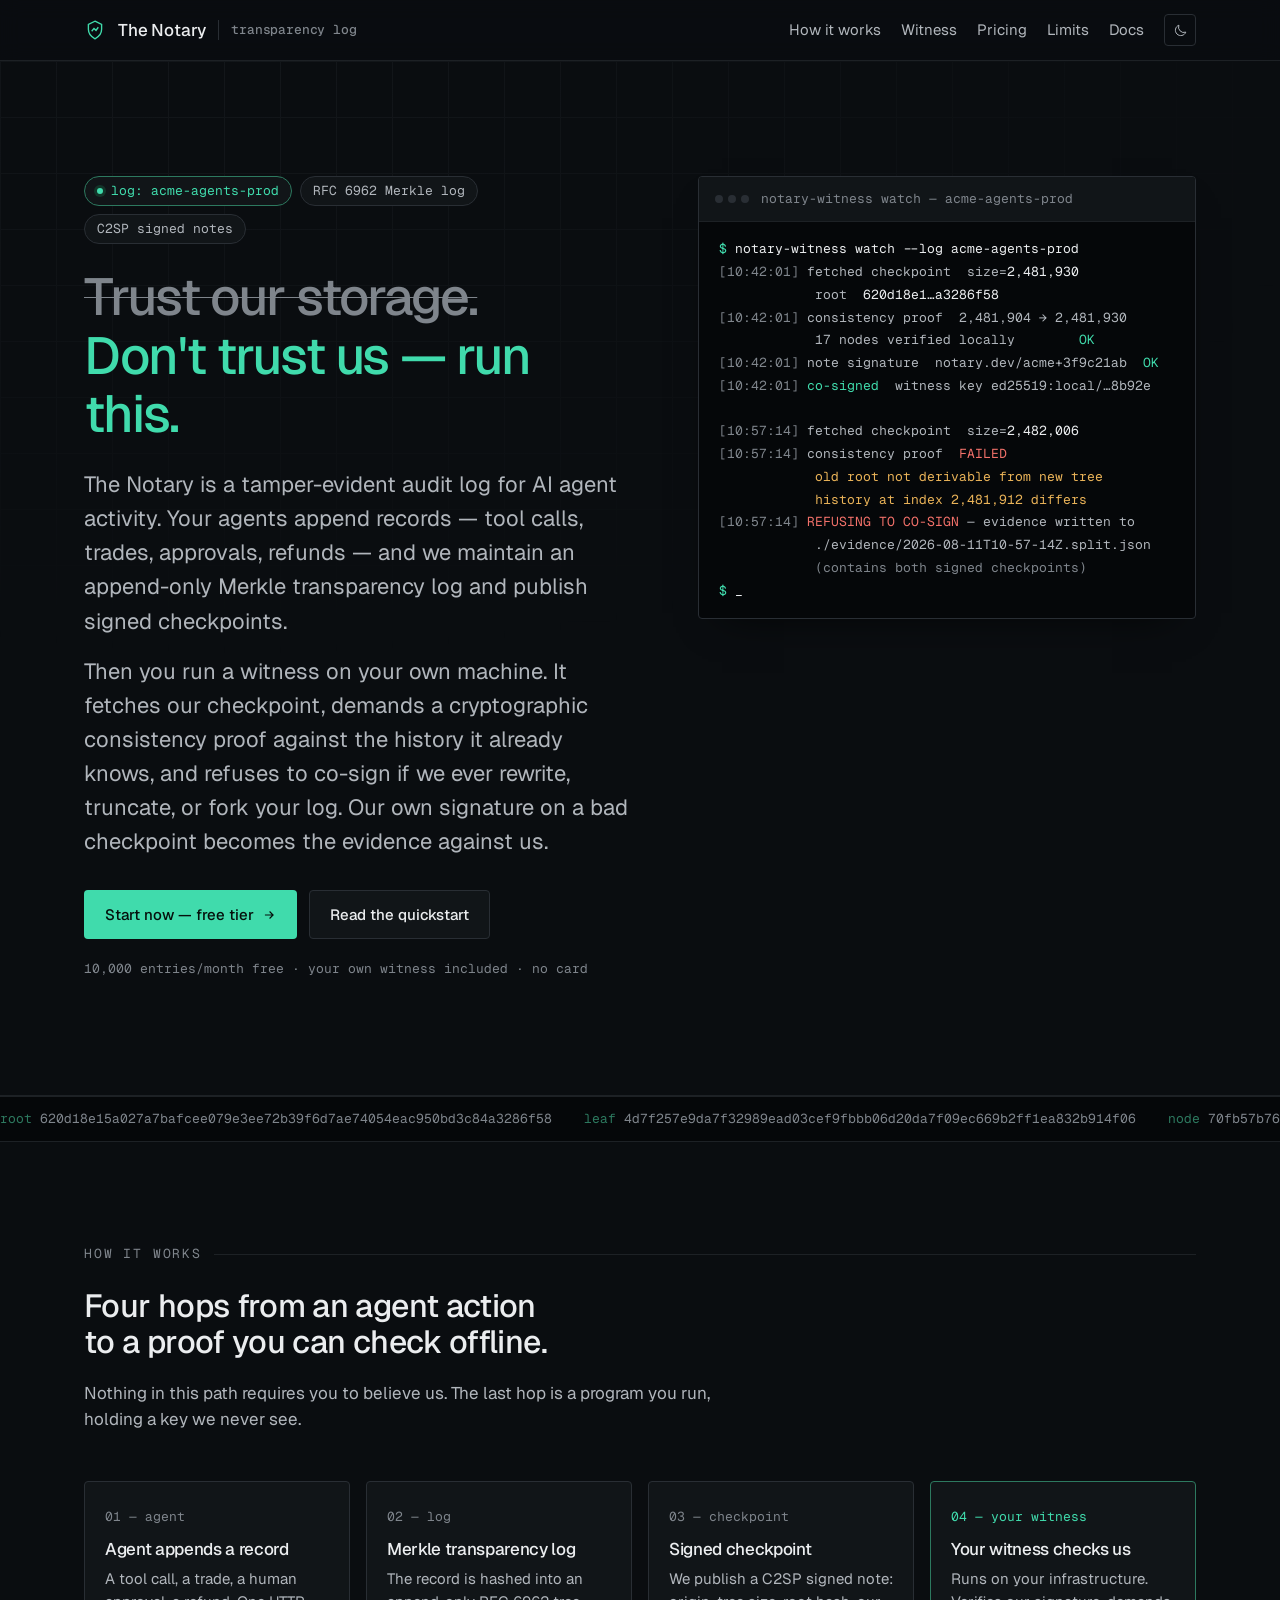
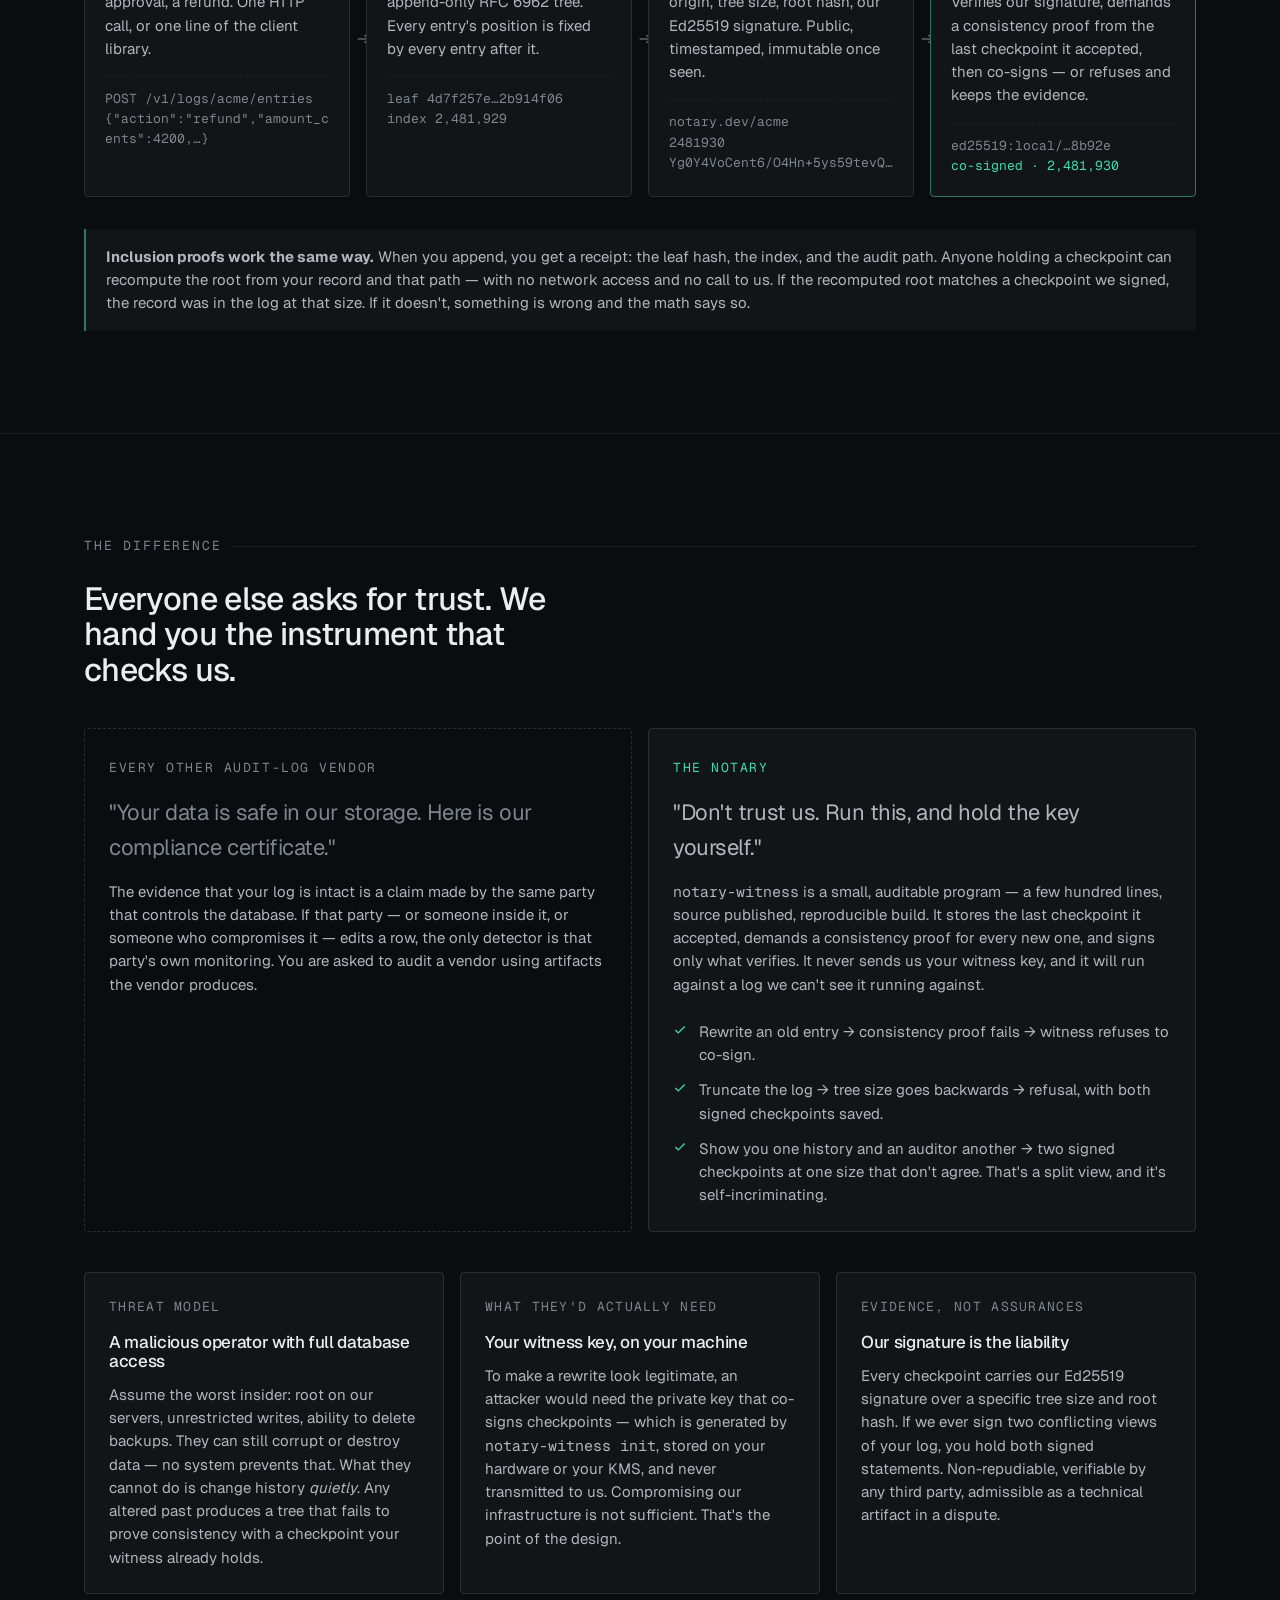
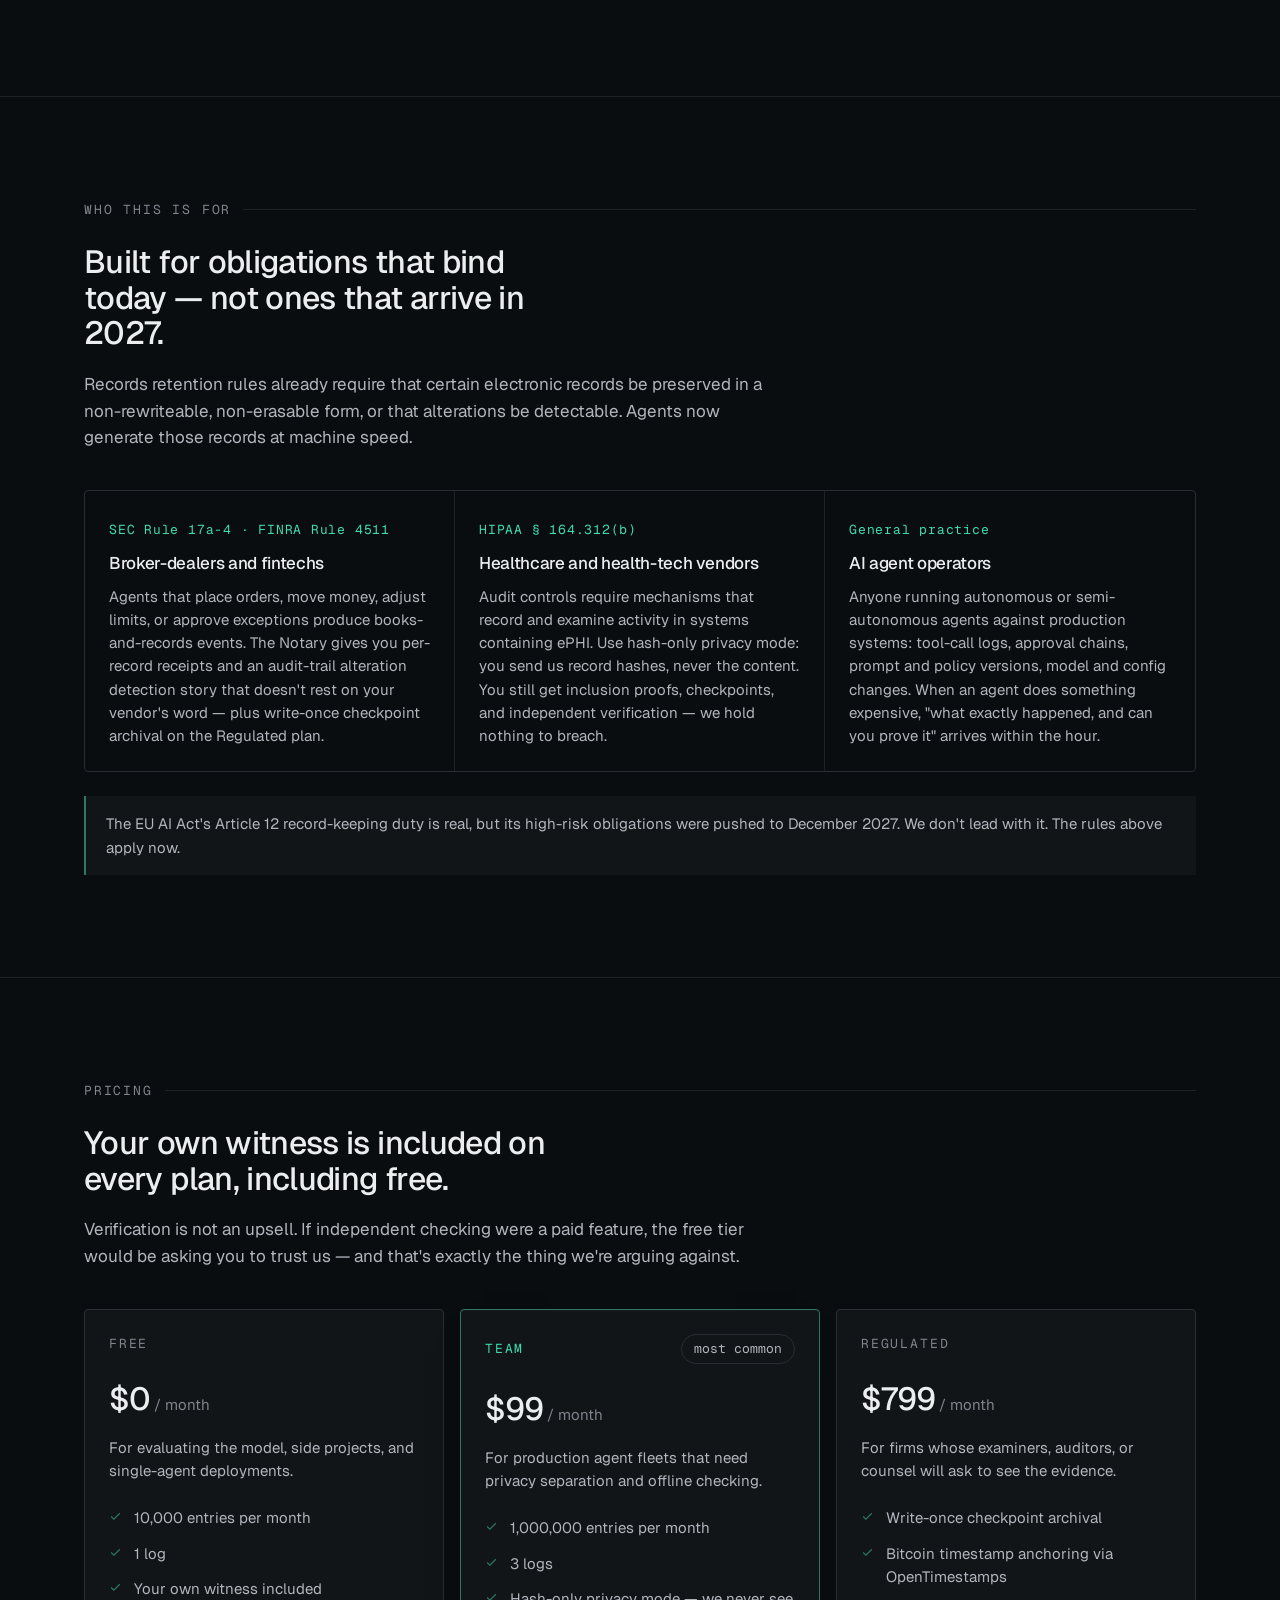
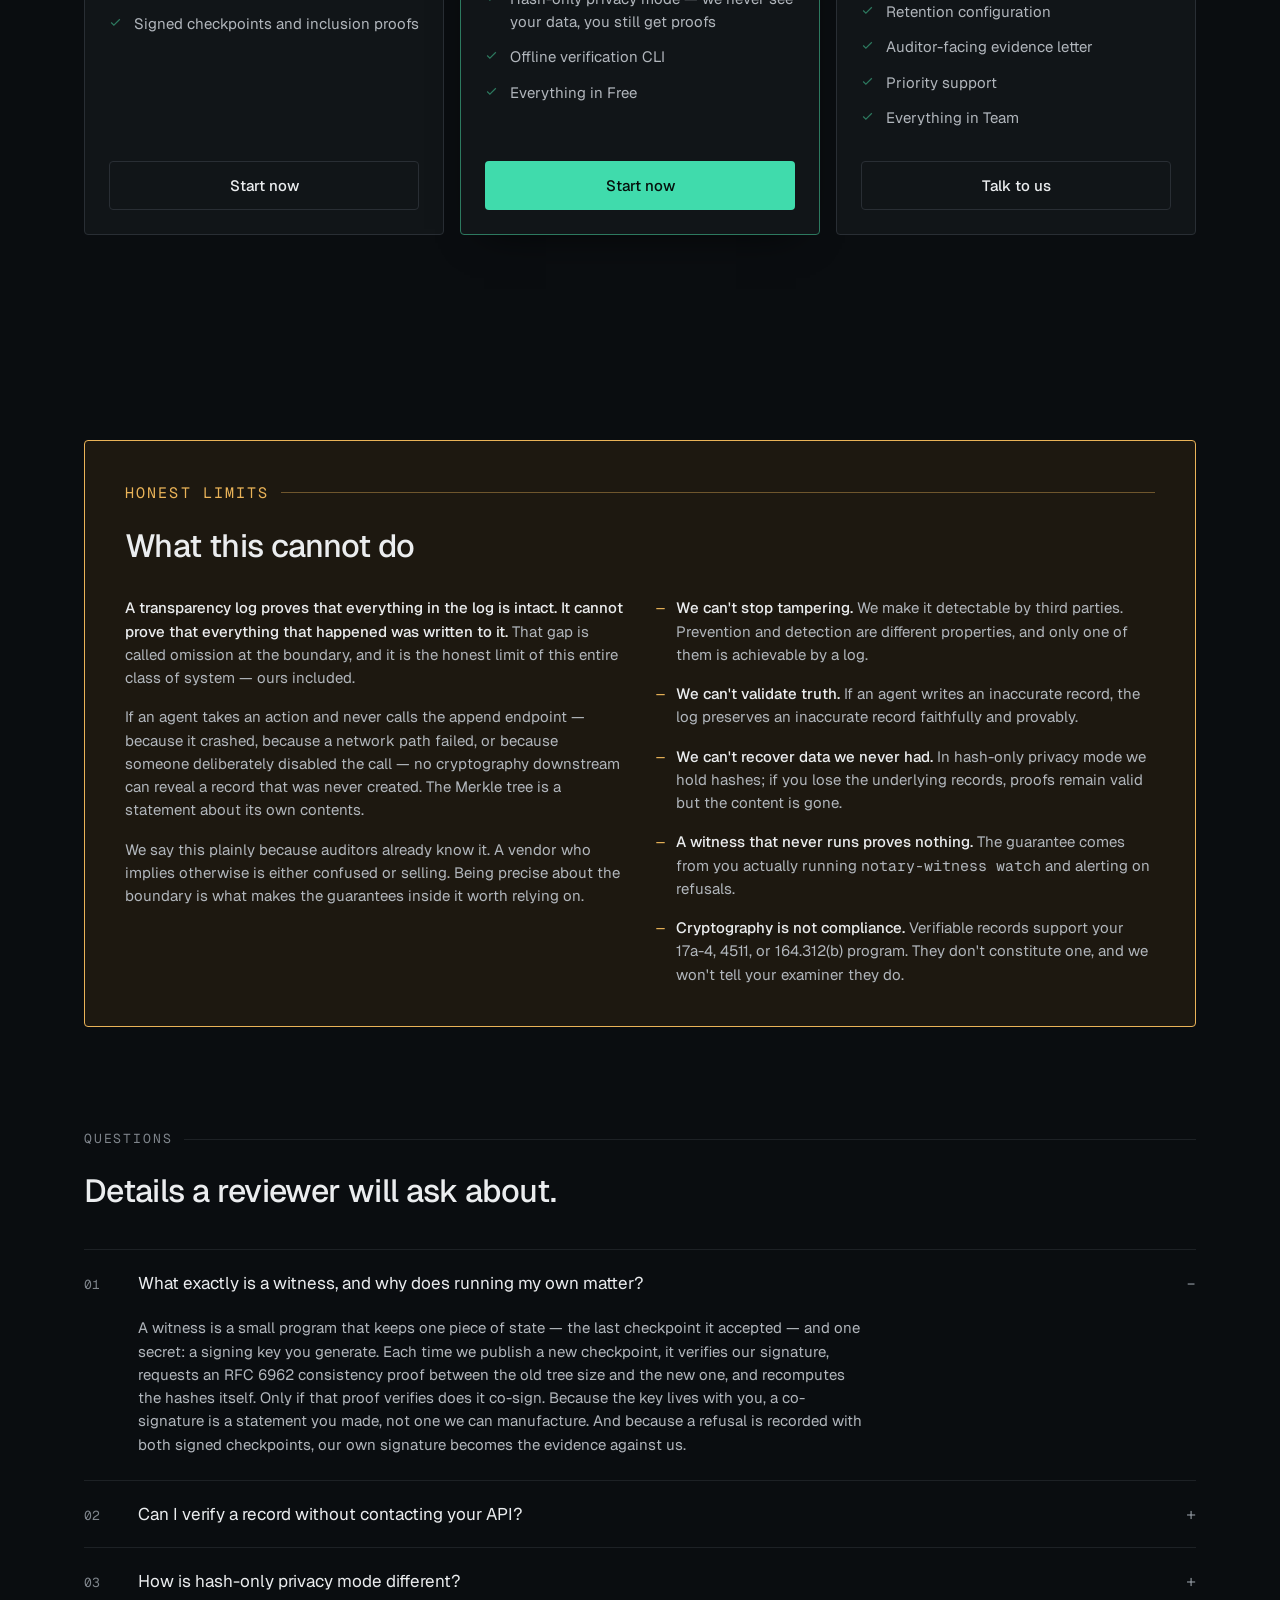
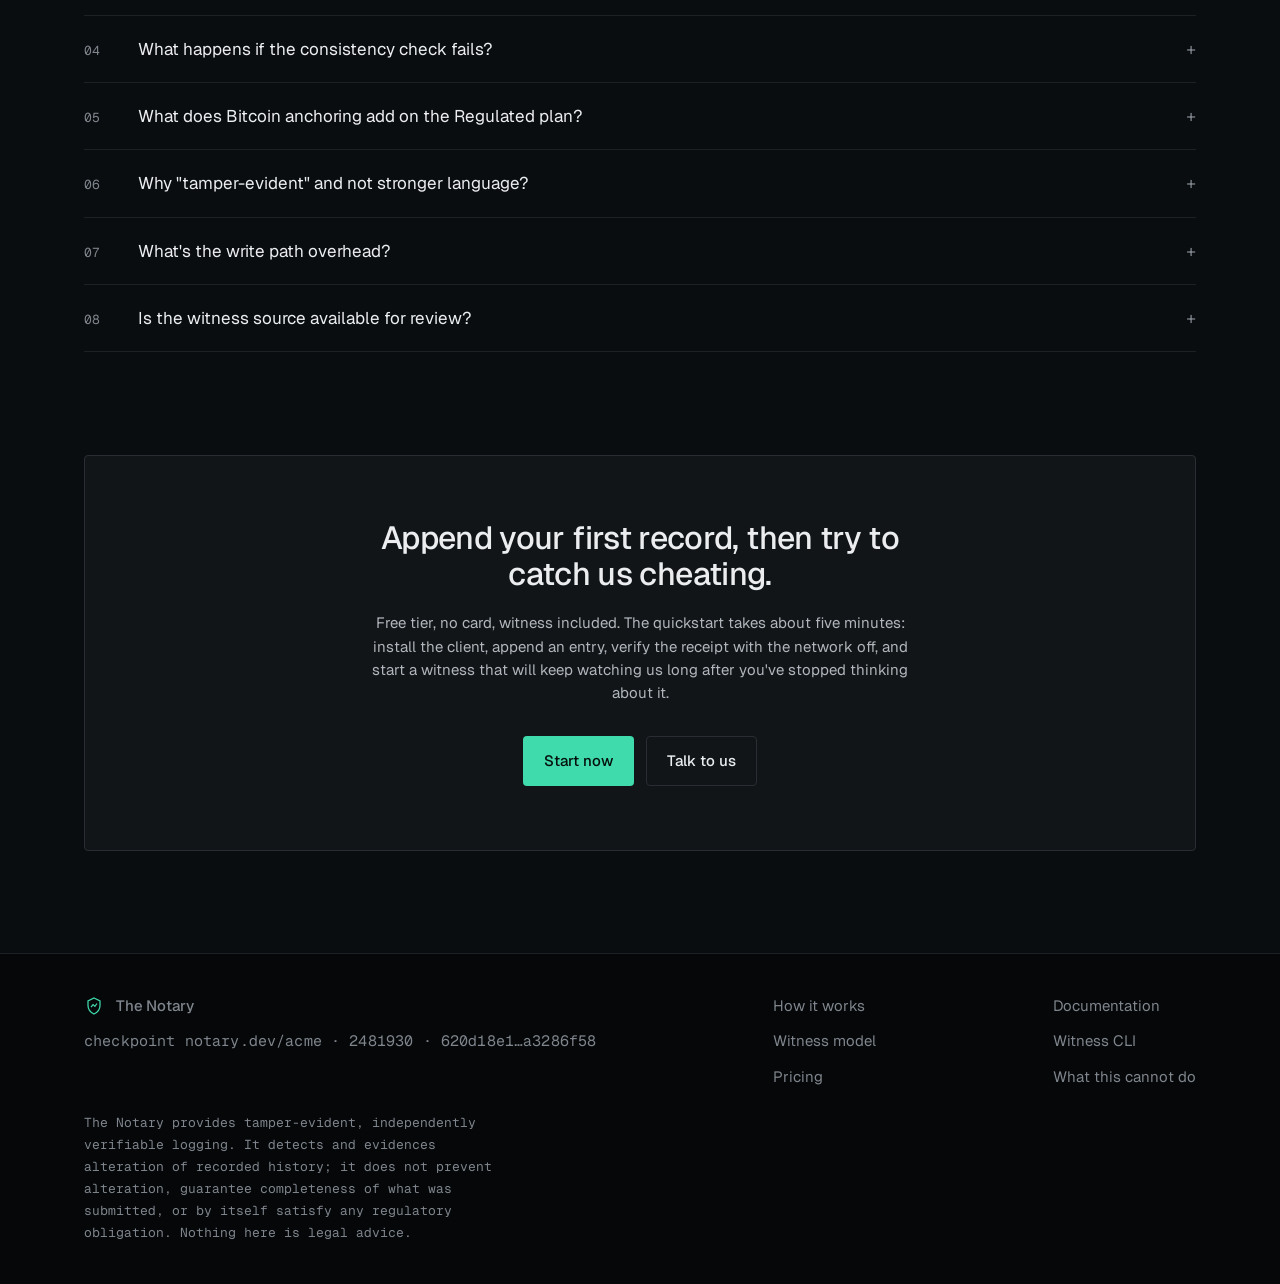
==== index.html @ f906c4a7 "The Notary launch site: landing page + docs" ====
<!DOCTYPE html>
<html lang="en" data-theme="dark">
<head>
<meta charset="utf-8">
<meta name="viewport" content="width=device-width, initial-scale=1">
<title>The Notary — tamper-evident audit log for AI agent activity</title>
<meta name="description" content="An RFC 6962 Merkle transparency log for AI agent activity, with C2SP signed-note checkpoints and inclusion proofs you can verify offline. Run your own witness: don't trust us — check us.">
<link rel="preconnect" href="https://fonts.googleapis.com">
<link rel="preconnect" href="https://fonts.gstatic.com" crossorigin>
<link href="https://fonts.googleapis.com/css2?family=Geist+Mono:wght@400;500&family=Geist:wght@300;400;500;600&display=swap" rel="stylesheet">
<link rel="icon" href="data:image/svg+xml,%3Csvg xmlns='http://www.w3.org/2000/svg' viewBox='0 0 24 24' fill='none' stroke='%2334d0a8' stroke-width='1.6'%3E%3Cpath d='M12 2.6l7 3.4v5.4c0 4.3-2.9 8-7 10.1-4.1-2.1-7-5.8-7-10.1V6z'/%3E%3Cpath d='M12 9.2v5.6M9.2 12h5.6'/%3E%3C/svg%3E">
<link rel="stylesheet" href="./base.css">
<link rel="stylesheet" href="./style.css">
</head>
<body>

<header class="site">
  <div class="wrap nav">
    <a class="brand" href="./index.html" aria-label="The Notary — home">
      <svg width="22" height="22" viewBox="0 0 24 24" fill="none" stroke="currentColor" stroke-width="1.5" aria-hidden="true">
        <path d="M12 2.4l7.2 3.4v5.5c0 4.4-3 8.2-7.2 10.3C7.8 19.5 4.8 15.7 4.8 11.3V5.8z"/>
        <path d="M8.4 13.4l2.5-3.1 2.2 2.1 2.5-3.4"/>
      </svg>
      <span>The&nbsp;Notary</span>
      <span class="sub">transparency log</span>
    </a>
    <nav class="nav-links">
      <a href="#how" class="hide-sm">How it works</a>
      <a href="#witness" class="hide-sm">Witness</a>
      <a href="#pricing">Pricing</a>
      <a href="#limits" class="hide-sm">Limits</a>
      <a href="./docs.html">Docs</a>
      <button class="icon-btn" id="theme" aria-label="Toggle color theme">
        <svg width="15" height="15" viewBox="0 0 24 24" fill="none" stroke="currentColor" stroke-width="1.6" aria-hidden="true"><path d="M20.5 14.6A8.6 8.6 0 019.4 3.5a8.6 8.6 0 1011.1 11.1z"/></svg>
      </button>
    </nav>
  </div>
</header>

<main>

<!-- ============ HERO ============ -->
<section class="hero" style="padding-block:0">
  <div class="wrap">
    <div class="hero-grid">
      <div>
        <div class="tagbar">
          <span class="tag live"><i class="dot"></i>log: acme-agents-prod</span>
          <span class="tag">RFC 6962 Merkle log</span>
          <span class="tag">C2SP signed notes</span>
        </div>
        <h1 class="hero-h"><span class="strike">Trust our storage.</span><br><em>Don't trust us — run this.</em></h1>
        <p class="lede">
          The Notary is a tamper-evident audit log for AI agent activity. Your agents append
          records — tool calls, trades, approvals, refunds — and we maintain an append-only
          Merkle transparency log and publish signed checkpoints.
        </p>
        <p class="lede" style="margin-top:var(--space-4)">
          Then you run a witness on your own machine. It fetches our checkpoint, demands a
          cryptographic consistency proof against the history it already knows, and refuses to
          co-sign if we ever rewrite, truncate, or fork your log. Our own signature on a bad
          checkpoint becomes the evidence against us.
        </p>
        <div class="cta-row">
          <a class="btn btn-primary" href="#pricing">Start now — free tier
            <svg width="14" height="14" viewBox="0 0 24 24" fill="none" stroke="currentColor" stroke-width="2" aria-hidden="true"><path d="M5 12h14M13 6l6 6-6 6"/></svg>
          </a>
          <a class="btn btn-ghost" href="./docs.html">Read the quickstart</a>
        </div>
        <p class="microcopy">10,000 entries/month free · your own witness included · no card</p>
      </div>

      <div class="term" role="img" aria-label="Terminal output showing the notary-witness command verifying a consistency proof and co-signing a checkpoint, then detecting a split view and refusing to co-sign.">
<div class="term-bar"><span class="lights"><i></i><i></i><i></i></span> notary-witness watch — acme-agents-prod</div>
<div class="term-body"><span class="p">$</span> <span class="k">notary-witness watch --log acme-agents-prod</span>
<span class="c">[10:42:01]</span> fetched checkpoint  size=<span class="k">2,481,930</span>
<span class="c">           </span> root  <span class="k">620d18e1…a3286f58</span>
<span class="c">[10:42:01]</span> consistency proof  2,481,904 → 2,481,930
<span class="c">           </span> 17 nodes verified locally        <span class="ok">OK</span>
<span class="c">[10:42:01]</span> note signature  notary.dev/acme+3f9c21ab  <span class="ok">OK</span>
<span class="c">[10:42:01]</span> <span class="ok">co-signed</span>  witness key ed25519:local/…8b92e

<span class="c">[10:57:14]</span> fetched checkpoint  size=<span class="k">2,482,006</span>
<span class="c">[10:57:14]</span> consistency proof  <span class="d">FAILED</span>
<span class="c">           </span> <span class="w">old root not derivable from new tree</span>
<span class="c">           </span> <span class="w">history at index 2,481,912 differs</span>
<span class="c">[10:57:14]</span> <span class="d">REFUSING TO CO-SIGN</span> — evidence written to
<span class="c">           </span> ./evidence/2026-08-11T10-57-14Z.split.json
<span class="c">           </span> <span class="c">(contains both signed checkpoints)</span>
<span class="p">$</span> <span class="k">_</span></div>
      </div>
    </div>
  </div>
</section>

<!-- hash texture ticker -->
<div class="ticker" aria-hidden="true">
  <div class="ticker-track">
    <span><b>root</b> 620d18e15a027a7bafcee079e3ee72b39f6d7ae74054eac950bd3c84a3286f58</span>
    <span><b>leaf</b> 4d7f257e9da7f32989ead03cef9fbbb06d20da7f09ec669b2ff1ea832b914f06</span>
    <span><b>node</b> 70fb57b7607dfad7e1fcaf10b7c188fe1a1e23a079b9b13ffb6d96d634d95cde</span>
    <span><b>root</b> 74f4e8ea860ff36634fd1040f25d48b1d27384a1a2d2a9d877c92a9deb79332f</span>
    <span><b>leaf</b> cae2182fb2126bb48c7f3e3166540e3d141e337eca60145d41783ed8c84c3ef6</span>
    <span><b>node</b> c554a6eec2bf4fa51c1ad9ecdbbc34b78feb9aa18da9a890e96e25a39248b92e</span>
    <span><b>root</b> 620d18e15a027a7bafcee079e3ee72b39f6d7ae74054eac950bd3c84a3286f58</span>
    <span><b>leaf</b> 4d7f257e9da7f32989ead03cef9fbbb06d20da7f09ec669b2ff1ea832b914f06</span>
    <span><b>node</b> 70fb57b7607dfad7e1fcaf10b7c188fe1a1e23a079b9b13ffb6d96d634d95cde</span>
    <span><b>root</b> 74f4e8ea860ff36634fd1040f25d48b1d27384a1a2d2a9d877c92a9deb79332f</span>
    <span><b>leaf</b> cae2182fb2126bb48c7f3e3166540e3d141e337eca60145d41783ed8c84c3ef6</span>
    <span><b>node</b> c554a6eec2bf4fa51c1ad9ecdbbc34b78feb9aa18da9a890e96e25a39248b92e</span>
  </div>
</div>

<!-- ============ HOW IT WORKS ============ -->
<section id="how">
  <div class="wrap">
    <p class="eyebrow">How it works</p>
    <h2 class="sec">Four hops from an agent action to a proof you can check offline.</h2>
    <p class="lede" style="margin-top:var(--space-5)">
      Nothing in this path requires you to believe us. The last hop is a program you run, holding a
      key we never see.
    </p>

    <div class="flow">
      <div class="node">
        <span class="n">01 — agent</span>
        <svg class="arrow" viewBox="0 0 24 24" fill="none" stroke="currentColor" stroke-width="2" aria-hidden="true"><path d="M4 12h16M14 6l6 6-6 6"/></svg>
        <h3>Agent appends a record</h3>
        <p>A tool call, a trade, a human approval, a refund. One HTTP call, or one line of the client library.</p>
        <div class="payload">POST /v1/logs/acme/entries<br>{"action":"refund","amount_cents":4200,…}</div>
      </div>
      <div class="node">
        <span class="n">02 — log</span>
        <svg class="arrow" viewBox="0 0 24 24" fill="none" stroke="currentColor" stroke-width="2" aria-hidden="true"><path d="M4 12h16M14 6l6 6-6 6"/></svg>
        <h3>Merkle transparency log</h3>
        <p>The record is hashed into an append-only RFC 6962 tree. Every entry's position is fixed by every entry after it.</p>
        <div class="payload">leaf 4d7f257e…2b914f06<br>index 2,481,929</div>
      </div>
      <div class="node">
        <span class="n">03 — checkpoint</span>
        <svg class="arrow" viewBox="0 0 24 24" fill="none" stroke="currentColor" stroke-width="2" aria-hidden="true"><path d="M4 12h16M14 6l6 6-6 6"/></svg>
        <h3>Signed checkpoint</h3>
        <p>We publish a C2SP signed note: origin, tree size, root hash, our Ed25519 signature. Public, timestamped, immutable once seen.</p>
        <div class="payload">notary.dev/acme<br>2481930<br>Yg0Y4VoCent6/O4Hn+5ys59tevQ…</div>
      </div>
      <div class="node terminal-node">
        <span class="n">04 — your witness</span>
        <h3>Your witness checks us</h3>
        <p>Runs on your infrastructure. Verifies our signature, demands a consistency proof from the last checkpoint it accepted, then co-signs — or refuses and keeps the evidence.</p>
        <div class="payload">ed25519:local/…8b92e<br><span class="ok">co-signed · 2,481,930</span></div>
      </div>
    </div>

    <p class="flow-note">
      <strong>Inclusion proofs work the same way.</strong> When you append, you get a receipt: the leaf hash,
      the index, and the audit path. Anyone holding a checkpoint can recompute the root from your record
      and that path — with no network access and no call to us. If the recomputed root matches a checkpoint
      we signed, the record was in the log at that size. If it doesn't, something is wrong and the math says so.
    </p>
  </div>
</section>

<hr class="rule">

<!-- ============ DIFFERENTIATOR ============ -->
<section id="witness">
  <div class="wrap">
    <p class="eyebrow">The difference</p>
    <h2 class="sec">Everyone else asks for trust. We hand you the instrument that checks us.</h2>

    <div class="contrast">
      <div class="panel them">
        <span class="label">Every other audit-log vendor</span>
        <p class="claim">"Your data is safe in our storage. Here is our compliance certificate."</p>
        <p>
          The evidence that your log is intact is a claim made by the same party that controls the
          database. If that party — or someone inside it, or someone who compromises it — edits a row,
          the only detector is that party's own monitoring. You are asked to audit a vendor using
          artifacts the vendor produces.
        </p>
      </div>
      <div class="panel us">
        <span class="label">The Notary</span>
        <p class="claim">"Don't trust us. Run this, and hold the key yourself."</p>
        <p>
          <code class="mono">notary-witness</code> is a small, auditable program — a few hundred lines,
          source published, reproducible build. It stores the last checkpoint it accepted, demands a
          consistency proof for every new one, and signs only what verifies. It never sends us your
          witness key, and it will run against a log we can't see it running against.
        </p>
        <ul class="checklist">
          <li><svg width="14" height="14" viewBox="0 0 24 24" fill="none" stroke="currentColor" stroke-width="2.2" aria-hidden="true"><path d="M20 6L9 17l-5-5"/></svg><span>Rewrite an old entry → consistency proof fails → witness refuses to co-sign.</span></li>
          <li><svg width="14" height="14" viewBox="0 0 24 24" fill="none" stroke="currentColor" stroke-width="2.2" aria-hidden="true"><path d="M20 6L9 17l-5-5"/></svg><span>Truncate the log → tree size goes backwards → refusal, with both signed checkpoints saved.</span></li>
          <li><svg width="14" height="14" viewBox="0 0 24 24" fill="none" stroke="currentColor" stroke-width="2.2" aria-hidden="true"><path d="M20 6L9 17l-5-5"/></svg><span>Show you one history and an auditor another → two signed checkpoints at one size that don't agree. That's a split view, and it's self-incriminating.</span></li>
        </ul>
      </div>
    </div>

    <div class="cards3">
      <div class="card">
        <span class="kicker">Threat model</span>
        <h3>A malicious operator with full database access</h3>
        <p>
          Assume the worst insider: root on our servers, unrestricted writes, ability to delete backups.
          They can still corrupt or destroy data — no system prevents that. What they cannot do is change
          history <em>quietly</em>. Any altered past produces a tree that fails to prove consistency with a
          checkpoint your witness already holds.
        </p>
      </div>
      <div class="card">
        <span class="kicker">What they'd actually need</span>
        <h3>Your witness key, on your machine</h3>
        <p>
          To make a rewrite look legitimate, an attacker would need the private key that co-signs
          checkpoints — which is generated by <code class="mono">notary-witness init</code>, stored on your
          hardware or your KMS, and never transmitted to us. Compromising our infrastructure is not
          sufficient. That's the point of the design.
        </p>
      </div>
      <div class="card">
        <span class="kicker">Evidence, not assurances</span>
        <h3>Our signature is the liability</h3>
        <p>
          Every checkpoint carries our Ed25519 signature over a specific tree size and root hash. If we ever
          sign two conflicting views of your log, you hold both signed statements. Non-repudiable, verifiable
          by any third party, admissible as a technical artifact in a dispute.
        </p>
      </div>
    </div>
  </div>
</section>

<hr class="rule">

<!-- ============ AUDIENCE ============ -->
<section id="who">
  <div class="wrap">
    <p class="eyebrow">Who this is for</p>
    <h2 class="sec">Built for obligations that bind today — not ones that arrive in 2027.</h2>
    <p class="lede" style="margin-top:var(--space-5)">
      Records retention rules already require that certain electronic records be preserved in a
      non-rewriteable, non-erasable form, or that alterations be detectable. Agents now generate those
      records at machine speed.
    </p>

    <div class="aud">
      <div>
        <span class="reg">SEC Rule 17a-4 · FINRA Rule 4511</span>
        <h3>Broker-dealers and fintechs</h3>
        <p>
          Agents that place orders, move money, adjust limits, or approve exceptions produce books-and-records
          events. The Notary gives you per-record receipts and an audit-trail alteration detection story that
          doesn't rest on your vendor's word — plus write-once checkpoint archival on the Regulated plan.
        </p>
      </div>
      <div>
        <span class="reg">HIPAA § 164.312(b)</span>
        <h3>Healthcare and health-tech vendors</h3>
        <p>
          Audit controls require mechanisms that record and examine activity in systems containing ePHI.
          Use hash-only privacy mode: you send us record hashes, never the content. You still get inclusion
          proofs, checkpoints, and independent verification — we hold nothing to breach.
        </p>
      </div>
      <div>
        <span class="reg">General practice</span>
        <h3>AI agent operators</h3>
        <p>
          Anyone running autonomous or semi-autonomous agents against production systems: tool-call logs,
          approval chains, prompt and policy versions, model and config changes. When an agent does something
          expensive, "what exactly happened, and can you prove it" arrives within the hour.
        </p>
      </div>
    </div>

    <p class="flow-note" style="margin-top:var(--space-6)">
      The EU AI Act's Article 12 record-keeping duty is real, but its high-risk obligations were pushed to
      December 2027. We don't lead with it. The rules above apply now.
    </p>
  </div>
</section>

<hr class="rule">

<!-- ============ PRICING ============ -->
<section id="pricing">
  <div class="wrap">
    <p class="eyebrow">Pricing</p>
    <h2 class="sec">Your own witness is included on every plan, including free.</h2>
    <p class="lede" style="margin-top:var(--space-5)">
      Verification is not an upsell. If independent checking were a paid feature, the free tier would be
      asking you to trust us — and that's exactly the thing we're arguing against.
    </p>

    <div class="pricing">
      <div class="plan">
        <span class="pname">Free</span>
        <p class="price">$0<small> / month</small></p>
        <p class="pdesc">For evaluating the model, side projects, and single-agent deployments.</p>
        <ul>
          <li><svg width="13" height="13" viewBox="0 0 24 24" fill="none" stroke="currentColor" stroke-width="2.2" aria-hidden="true"><path d="M20 6L9 17l-5-5"/></svg><span>10,000 entries per month</span></li>
          <li><svg width="13" height="13" viewBox="0 0 24 24" fill="none" stroke="currentColor" stroke-width="2.2" aria-hidden="true"><path d="M20 6L9 17l-5-5"/></svg><span>1 log</span></li>
          <li><svg width="13" height="13" viewBox="0 0 24 24" fill="none" stroke="currentColor" stroke-width="2.2" aria-hidden="true"><path d="M20 6L9 17l-5-5"/></svg><span>Your own witness included</span></li>
          <li><svg width="13" height="13" viewBox="0 0 24 24" fill="none" stroke="currentColor" stroke-width="2.2" aria-hidden="true"><path d="M20 6L9 17l-5-5"/></svg><span>Signed checkpoints and inclusion proofs</span></li>
        </ul>
        <a class="btn btn-ghost" href="./docs.html#quickstart">Start now</a>
      </div>

      <div class="plan featured">
        <span class="pname">Team <span class="tag" style="text-transform:none;letter-spacing:0">most common</span></span>
        <p class="price">$99<small> / month</small></p>
        <p class="pdesc">For production agent fleets that need privacy separation and offline checking.</p>
        <ul>
          <li><svg width="13" height="13" viewBox="0 0 24 24" fill="none" stroke="currentColor" stroke-width="2.2" aria-hidden="true"><path d="M20 6L9 17l-5-5"/></svg><span>1,000,000 entries per month</span></li>
          <li><svg width="13" height="13" viewBox="0 0 24 24" fill="none" stroke="currentColor" stroke-width="2.2" aria-hidden="true"><path d="M20 6L9 17l-5-5"/></svg><span>3 logs</span></li>
          <li><svg width="13" height="13" viewBox="0 0 24 24" fill="none" stroke="currentColor" stroke-width="2.2" aria-hidden="true"><path d="M20 6L9 17l-5-5"/></svg><span>Hash-only privacy mode — we never see your data, you still get proofs</span></li>
          <li><svg width="13" height="13" viewBox="0 0 24 24" fill="none" stroke="currentColor" stroke-width="2.2" aria-hidden="true"><path d="M20 6L9 17l-5-5"/></svg><span>Offline verification CLI</span></li>
          <li><svg width="13" height="13" viewBox="0 0 24 24" fill="none" stroke="currentColor" stroke-width="2.2" aria-hidden="true"><path d="M20 6L9 17l-5-5"/></svg><span>Everything in Free</span></li>
        </ul>
        <a class="btn btn-primary" href="./docs.html#quickstart">Start now</a>
      </div>

      <div class="plan">
        <span class="pname">Regulated</span>
        <p class="price">$799<small> / month</small></p>
        <p class="pdesc">For firms whose examiners, auditors, or counsel will ask to see the evidence.</p>
        <ul>
          <li><svg width="13" height="13" viewBox="0 0 24 24" fill="none" stroke="currentColor" stroke-width="2.2" aria-hidden="true"><path d="M20 6L9 17l-5-5"/></svg><span>Write-once checkpoint archival</span></li>
          <li><svg width="13" height="13" viewBox="0 0 24 24" fill="none" stroke="currentColor" stroke-width="2.2" aria-hidden="true"><path d="M20 6L9 17l-5-5"/></svg><span>Bitcoin timestamp anchoring via OpenTimestamps</span></li>
          <li><svg width="13" height="13" viewBox="0 0 24 24" fill="none" stroke="currentColor" stroke-width="2.2" aria-hidden="true"><path d="M20 6L9 17l-5-5"/></svg><span>Retention configuration</span></li>
          <li><svg width="13" height="13" viewBox="0 0 24 24" fill="none" stroke="currentColor" stroke-width="2.2" aria-hidden="true"><path d="M20 6L9 17l-5-5"/></svg><span>Auditor-facing evidence letter</span></li>
          <li><svg width="13" height="13" viewBox="0 0 24 24" fill="none" stroke="currentColor" stroke-width="2.2" aria-hidden="true"><path d="M20 6L9 17l-5-5"/></svg><span>Priority support</span></li>
          <li><svg width="13" height="13" viewBox="0 0 24 24" fill="none" stroke="currentColor" stroke-width="2.2" aria-hidden="true"><path d="M20 6L9 17l-5-5"/></svg><span>Everything in Team</span></li>
        </ul>
        <a class="btn btn-ghost" href="mailto:regulated@notary.dev?subject=Regulated%20plan">Talk to us</a>
      </div>
    </div>
  </div>
</section>

<!-- ============ LIMITATIONS ============ -->
<section id="limits">
  <div class="wrap">
    <div class="limits">
      <p class="eyebrow">Honest limits</p>
      <h2>What this cannot do</h2>
      <div class="grid2">
        <div>
          <p>
            <strong>A transparency log proves that everything in the log is intact. It cannot prove that
            everything that happened was written to it.</strong> That gap is called omission at the boundary,
            and it is the honest limit of this entire class of system — ours included.
          </p>
          <p>
            If an agent takes an action and never calls the append endpoint — because it crashed, because a
            network path failed, or because someone deliberately disabled the call — no cryptography downstream
            can reveal a record that was never created. The Merkle tree is a statement about its own contents.
          </p>
          <p>
            We say this plainly because auditors already know it. A vendor who implies otherwise is either
            confused or selling. Being precise about the boundary is what makes the guarantees inside it
            worth relying on.
          </p>
        </div>
        <div>
          <ul>
            <li><strong>We can't stop tampering.</strong> We make it detectable by third parties. Prevention and detection are different properties, and only one of them is achievable by a log.</li>
            <li><strong>We can't validate truth.</strong> If an agent writes an inaccurate record, the log preserves an inaccurate record faithfully and provably.</li>
            <li><strong>We can't recover data we never had.</strong> In hash-only privacy mode we hold hashes; if you lose the underlying records, proofs remain valid but the content is gone.</li>
            <li><strong>A witness that never runs proves nothing.</strong> The guarantee comes from you actually running <code class="mono">notary-witness watch</code> and alerting on refusals.</li>
            <li><strong>Cryptography is not compliance.</strong> Verifiable records support your 17a-4, 4511, or 164.312(b) program. They don't constitute one, and we won't tell your examiner they do.</li>
          </ul>
        </div>
      </div>
    </div>
  </div>
</section>

<!-- ============ FAQ ============ -->
<section id="faq" style="padding-top:0">
  <div class="wrap">
    <p class="eyebrow">Questions</p>
    <h2 class="sec">Details a reviewer will ask about.</h2>

    <div class="faq">
      <details open>
        <summary><span class="q">01</span> What exactly is a witness, and why does running my own matter?</summary>
        <p>A witness is a small program that keeps one piece of state — the last checkpoint it accepted — and one secret: a signing key you generate. Each time we publish a new checkpoint, it verifies our signature, requests an RFC 6962 consistency proof between the old tree size and the new one, and recomputes the hashes itself. Only if that proof verifies does it co-sign. Because the key lives with you, a co-signature is a statement you made, not one we can manufacture. And because a refusal is recorded with both signed checkpoints, our own signature becomes the evidence against us.</p>
      </details>
      <details>
        <summary><span class="q">02</span> Can I verify a record without contacting your API?</summary>
        <p>Yes — that's the design goal. An inclusion proof is a leaf hash, an index, a tree size, and an audit path of sibling hashes. Given a checkpoint you already hold, verification is pure local computation: hash the record, walk the path, compare roots. The offline verification CLI on the Team plan does this with the network disabled. Auditors can run it on an air-gapped machine.</p>
      </details>
      <details>
        <summary><span class="q">03</span> How is hash-only privacy mode different?</summary>
        <p>Your client canonicalizes and hashes the record locally and sends only the digest and non-sensitive metadata. We append the digest. You keep the plaintext in your own systems. Inclusion proofs, checkpoints, consistency proofs, and witness co-signing all work identically, because the log has never needed to read your data — only to hash it.</p>
      </details>
      <details>
        <summary><span class="q">04</span> What happens if the consistency check fails?</summary>
        <p>The witness refuses to co-sign, exits non-zero, and writes an evidence bundle containing both conflicting signed checkpoints, the proof it requested, and the response it received. Wire that exit code into your alerting. Nothing about the failure depends on us cooperating — the artifacts are already on your disk.</p>
      </details>
      <details>
        <summary><span class="q">05</span> What does Bitcoin anchoring add on the Regulated plan?</summary>
        <p>OpenTimestamps commits a checkpoint's root hash into a Bitcoin transaction, producing a timestamp attestation nobody — including us — can backdate. It answers a different question than the witness does: not "is the history consistent" but "did this root hash exist by this date," provable to a third party who has never heard of us. Combined with write-once checkpoint archival, it's the package auditors tend to ask for.</p>
      </details>
      <details>
        <summary><span class="q">06</span> Why "tamper-evident" and not stronger language?</summary>
        <p>Because stronger language would be false. Nothing in software prevents a sufficiently privileged party from altering bytes. What a Merkle transparency log with independent witnesses gives you is that alterations to recorded history become detectable by parties who don't trust the operator, using math they can run themselves. That's a precise claim, and precision is why regulated buyers take it seriously.</p>
      </details>
      <details>
        <summary><span class="q">07</span> What's the write path overhead?</summary>
        <p>The client library batches and returns as soon as the entry is durably queued, with a promise of a receipt at the next tree-head integration; you can also request synchronous receipts. Checkpoints are published on a fixed cadence, so witness verification cost is constant regardless of write volume.</p>
      </details>
      <details>
        <summary><span class="q">08</span> Is the witness source available for review?</summary>
        <p>Yes. It's deliberately small so that a security reviewer can read all of it in an afternoon, with a reproducible build so the binary you run matches the source you read. A verifier you can't audit would recreate the trust problem one layer down.</p>
      </details>
    </div>
  </div>
</section>

<!-- ============ FINALE ============ -->
<section style="padding-top:0">
  <div class="wrap">
    <div class="finale">
      <h2>Append your first record, then try to catch us cheating.</h2>
      <p>
        Free tier, no card, witness included. The quickstart takes about five minutes: install the client,
        append an entry, verify the receipt with the network off, and start a witness that will keep watching
        us long after you've stopped thinking about it.
      </p>
      <div class="cta-row">
        <a class="btn btn-primary" href="./docs.html#quickstart">Start now</a>
        <a class="btn btn-ghost" href="mailto:regulated@notary.dev?subject=Regulated%20plan">Talk to us</a>
      </div>
    </div>
  </div>
</section>

</main>

<footer class="site">
  <div class="wrap foot">
    <div class="col">
      <a class="brand" href="./index.html" aria-label="The Notary">
        <svg width="20" height="20" viewBox="0 0 24 24" fill="none" stroke="currentColor" stroke-width="1.5" aria-hidden="true">
          <path d="M12 2.4l7.2 3.4v5.5c0 4.4-3 8.2-7.2 10.3C7.8 19.5 4.8 15.7 4.8 11.3V5.8z"/>
          <path d="M8.4 13.4l2.5-3.1 2.2 2.1 2.5-3.4"/>
        </svg>
        <span>The Notary</span>
      </a>
      <span class="hash">checkpoint notary.dev/acme · 2481930 · 620d18e1…a3286f58</span>
    </div>
    <div class="col">
      <a href="#how">How it works</a>
      <a href="#witness">Witness model</a>
      <a href="#pricing">Pricing</a>
    </div>
    <div class="col">
      <a href="./docs.html">Documentation</a>
      <a href="./docs.html#witness">Witness CLI</a>
      <a href="#limits">What this cannot do</a>
    </div>
    <div class="col" style="max-width:38ch">
      <p class="legal">
        The Notary provides tamper-evident, independently verifiable logging. It detects and evidences
        alteration of recorded history; it does not prevent alteration, guarantee completeness of what
        was submitted, or by itself satisfy any regulatory obligation. Nothing here is legal advice.
      </p>
    </div>
  </div>
</footer>

<script src="./app.js"></script>
</body>
</html>
---- base.css ----
/* base.css — reset + primitives */
*, *::before, *::after { box-sizing: border-box; }
* { margin: 0; }
html { -webkit-text-size-adjust: 100%; scroll-behavior: smooth; }
@media (prefers-reduced-motion: reduce) {
  html { scroll-behavior: auto; }
  *, *::before, *::after { animation-duration: 0.01ms !important; animation-iteration-count: 1 !important; transition-duration: 0.01ms !important; }
}
body { min-height: 100vh; -webkit-font-smoothing: antialiased; text-rendering: optimizeLegibility; line-height: 1.55; }
img, svg, video, canvas { display: block; max-width: 100%; }
input, button, textarea, select { font: inherit; color: inherit; }
p, h1, h2, h3, h4, li { overflow-wrap: break-word; }
h1, h2, h3, h4 { line-height: 1.12; font-weight: 500; letter-spacing: -0.02em; }
ul, ol { padding: 0; list-style: none; }
a { color: inherit; text-decoration: none; }
:focus-visible { outline: 2px solid var(--accent); outline-offset: 3px; border-radius: 2px; }
.sr-only { position: absolute; width: 1px; height: 1px; padding: 0; margin: -1px; overflow: hidden; clip: rect(0 0 0 0); white-space: nowrap; border: 0; }
---- style.css ----
/* ============================================================
   The Notary — design tokens + components
   Aesthetic: infrastructure security. Restrained, dark-first,
   monospace for all cryptographic material.
   ============================================================ */

:root {
  /* type scale */
  --text-xs:   clamp(0.75rem, 0.72rem + 0.15vw, 0.8125rem);
  --text-sm:   clamp(0.875rem, 0.84rem + 0.2vw, 0.9375rem);
  --text-base: clamp(1rem, 0.96rem + 0.2vw, 1.0625rem);
  --text-lg:   clamp(1.125rem, 1rem + 0.6vw, 1.375rem);
  --text-xl:   clamp(1.4rem, 1.15rem + 1.1vw, 2rem);
  --text-2xl:  clamp(2rem, 1.35rem + 2.6vw, 3.25rem);

  /* spacing */
  --space-1: .25rem;  --space-2: .5rem;   --space-3: .75rem;  --space-4: 1rem;
  --space-5: 1.25rem; --space-6: 1.5rem;  --space-8: 2rem;    --space-10: 2.5rem;
  --space-12: 3rem;   --space-16: 4rem;   --space-20: 5rem;   --space-24: 6rem;
  --space-32: 8rem;

  --font-body: 'Geist', 'Inter', system-ui, sans-serif;
  --font-mono: 'Geist Mono', 'JetBrains Mono', ui-monospace, 'SFMono-Regular', Menlo, monospace;

  --radius: 4px;
  --maxw: 1160px;
  --border-w: 1px;
}

/* ---------- dark (default) ---------- */
:root, [data-theme="dark"] {
  --bg:        oklch(0.155 0.008 250);
  --bg-deep:   oklch(0.125 0.008 250);
  --surface:   oklch(0.192 0.009 250);
  --surface-2: oklch(0.225 0.010 250);
  --line:      oklch(0.30 0.012 250);
  --line-soft: oklch(0.245 0.010 250);
  --text:      oklch(0.945 0.004 250);
  --text-2:    oklch(0.775 0.010 250);
  --text-3:    oklch(0.615 0.012 250);
  --accent:    oklch(0.80 0.145 168);
  --accent-dim:oklch(0.52 0.085 168);
  --accent-bg: oklch(0.30 0.045 168);
  --warn:      oklch(0.80 0.125 78);
  --warn-bg:   oklch(0.32 0.05 78);
  --danger:    oklch(0.70 0.16 25);
  --grid:      oklch(0.24 0.010 250);
  --shadow: 0 1px 0 oklch(1 0 0 / 0.03) inset, 0 18px 40px -24px oklch(0 0 0 / 0.8);
}

/* ---------- light ---------- */
[data-theme="light"] {
  --bg:        oklch(0.975 0.003 250);
  --bg-deep:   oklch(0.945 0.004 250);
  --surface:   oklch(1 0 0);
  --surface-2: oklch(0.965 0.004 250);
  --line:      oklch(0.855 0.008 250);
  --line-soft: oklch(0.905 0.006 250);
  --text:      oklch(0.215 0.012 250);
  --text-2:    oklch(0.42 0.012 250);
  --text-3:    oklch(0.56 0.012 250);
  --accent:    oklch(0.50 0.11 168);
  --accent-dim:oklch(0.68 0.09 168);
  --accent-bg: oklch(0.93 0.04 168);
  --warn:      oklch(0.52 0.11 65);
  --warn-bg:   oklch(0.94 0.05 78);
  --danger:    oklch(0.52 0.17 25);
  --grid:      oklch(0.91 0.006 250);
  --shadow: 0 1px 2px oklch(0 0 0 / 0.05), 0 14px 30px -22px oklch(0 0 0 / 0.28);
}

body {
  background: var(--bg);
  color: var(--text);
  font-family: var(--font-body);
  font-size: var(--text-base);
  font-weight: 400;
}

/* ---------- layout ---------- */
.wrap { width: 100%; max-width: var(--maxw); margin-inline: auto; padding-inline: var(--space-6); }
section { padding-block: clamp(var(--space-16), 8vw, var(--space-32)); }
.rule { border: 0; border-top: var(--border-w) solid var(--line-soft); }

.eyebrow {
  font-family: var(--font-mono);
  font-size: var(--text-xs);
  letter-spacing: 0.14em;
  text-transform: uppercase;
  color: var(--text-3);
  display: flex; align-items: center; gap: var(--space-3);
  margin-bottom: var(--space-6);
}
.eyebrow::after { content: ""; flex: 1; height: 1px; background: var(--line-soft); }

h2.sec { font-size: var(--text-xl); max-width: 22ch; }
h3 { font-size: var(--text-lg); }
.lede { color: var(--text-2); max-width: 62ch; }
.mono { font-family: var(--font-mono); }
.hash { font-family: var(--font-mono); color: var(--text-3); font-size: var(--text-xs); letter-spacing: 0.01em; word-break: break-all; }
.ok { color: var(--accent); }
.warnc { color: var(--warn); }

/* ---------- header ---------- */
header.site {
  position: sticky; top: 0; z-index: 50;
  background: color-mix(in oklab, var(--bg) 88%, transparent);
  backdrop-filter: blur(10px);
  border-bottom: var(--border-w) solid var(--line-soft);
}
.nav { display: flex; align-items: center; gap: var(--space-6); height: 60px; }
.brand { display: flex; align-items: center; gap: var(--space-3); font-weight: 500; letter-spacing: -0.01em; }
.brand svg { color: var(--accent); }
.brand .sub { font-family: var(--font-mono); font-size: var(--text-xs); color: var(--text-3); border-left: 1px solid var(--line); padding-left: var(--space-3); }
.nav-links { display: flex; gap: var(--space-5); margin-left: auto; align-items: center; }
.nav-links a { font-size: var(--text-sm); color: var(--text-2); transition: color .15s; }
.nav-links a:hover { color: var(--text); }
.nav-links a.active { color: var(--text); }
.icon-btn {
  background: transparent; border: var(--border-w) solid var(--line); border-radius: var(--radius);
  width: 32px; height: 32px; display: grid; place-items: center; cursor: pointer; color: var(--text-2);
}
.icon-btn:hover { color: var(--text); border-color: var(--text-3); }
@media (max-width: 720px) {
  .nav-links a.hide-sm { display: none; }
  .brand .sub { display: none; }
}

/* ---------- buttons ---------- */
.btn {
  display: inline-flex; align-items: center; gap: var(--space-2);
  font-size: var(--text-sm); font-weight: 500;
  padding: var(--space-3) var(--space-5);
  border-radius: var(--radius); border: var(--border-w) solid transparent;
  cursor: pointer; transition: background .15s, border-color .15s, color .15s;
}
.btn-primary { background: var(--accent); color: oklch(0.16 0.02 168); }
.btn-primary:hover { background: color-mix(in oklab, var(--accent) 85%, white); }
[data-theme="light"] .btn-primary { color: oklch(0.99 0 0); }
.btn-ghost { border-color: var(--line); color: var(--text); background: var(--surface); }
.btn-ghost:hover { border-color: var(--text-3); background: var(--surface-2); }
.btn-quiet { color: var(--text-2); padding-inline: 0; }
.btn-quiet:hover { color: var(--accent); }

/* ---------- hero ---------- */
.hero { position: relative; overflow: hidden; border-bottom: var(--border-w) solid var(--line-soft); }
.hero::before {
  content: ""; position: absolute; inset: 0;
  background-image: linear-gradient(var(--grid) 1px, transparent 1px), linear-gradient(90deg, var(--grid) 1px, transparent 1px);
  background-size: 56px 56px;
  mask-image: radial-gradient(120% 80% at 20% 0%, black 0%, transparent 72%);
  opacity: .55; pointer-events: none;
}
.hero .wrap { position: relative; padding-block: clamp(var(--space-16), 9vw, var(--space-32)); }
.hero-grid { display: grid; grid-template-columns: minmax(0, 1.05fr) minmax(0, 0.95fr); gap: clamp(var(--space-8), 5vw, var(--space-16)); align-items: start; }
@media (max-width: 940px) { .hero-grid { grid-template-columns: 1fr; } }

.tagbar { display: flex; flex-wrap: wrap; gap: var(--space-2); margin-bottom: var(--space-6); }
.tag {
  font-family: var(--font-mono); font-size: var(--text-xs); color: var(--text-2);
  border: var(--border-w) solid var(--line); border-radius: 999px;
  padding: var(--space-1) var(--space-3); background: var(--surface);
}
.tag.live { color: var(--accent); border-color: var(--accent-dim); display: inline-flex; align-items: center; gap: var(--space-2); }
.dot { width: 6px; height: 6px; border-radius: 50%; background: var(--accent); box-shadow: 0 0 0 3px var(--accent-bg); }

h1.hero-h {
  font-size: var(--text-2xl); font-weight: 500; letter-spacing: -0.035em;
  max-width: 16ch;
}
h1.hero-h .strike { color: var(--text-3); text-decoration: line-through; text-decoration-thickness: 1px; }
h1.hero-h em { font-style: normal; color: var(--accent); }
.hero p.lede { margin-top: var(--space-6); font-size: var(--text-lg); color: var(--text-2); max-width: 52ch; }
.hero .cta-row { display: flex; flex-wrap: wrap; gap: var(--space-3); margin-top: var(--space-8); align-items: center; }
.hero .microcopy { font-size: var(--text-xs); color: var(--text-3); margin-top: var(--space-5); font-family: var(--font-mono); }

/* ---------- terminal ---------- */
.term {
  background: var(--bg-deep); border: var(--border-w) solid var(--line);
  border-radius: var(--radius); box-shadow: var(--shadow); overflow: hidden;
}
.term-bar {
  display: flex; align-items: center; gap: var(--space-3);
  padding: var(--space-3) var(--space-4); border-bottom: var(--border-w) solid var(--line-soft);
  font-family: var(--font-mono); font-size: var(--text-xs); color: var(--text-3);
  background: var(--surface);
}
.term-bar .lights { display: flex; gap: 5px; }
.term-bar .lights i { width: 8px; height: 8px; border-radius: 50%; background: var(--line); display: block; }
.term-body {
  font-family: var(--font-mono); font-size: clamp(0.7rem, 0.62rem + 0.35vw, 0.8125rem);
  line-height: 1.75; padding: var(--space-4) var(--space-5);
  overflow-x: auto; white-space: pre; color: var(--text-2); tab-size: 2;
}
.term-body .c { color: var(--text-3); }
.term-body .p { color: var(--accent); }
.term-body .k { color: var(--text); }
.term-body .w { color: var(--warn); }
.term-body .d { color: var(--danger); }

/* ---------- hash ticker ---------- */
.ticker { border-block: var(--border-w) solid var(--line-soft); background: var(--bg-deep); overflow: hidden; }
.ticker-track {
  display: flex; gap: var(--space-8); width: max-content;
  padding-block: var(--space-3);
  animation: slide 90s linear infinite;
  font-family: var(--font-mono); font-size: var(--text-xs); color: var(--text-3); white-space: nowrap;
}
.ticker-track span b { font-weight: 400; color: var(--accent-dim); }
@keyframes slide { from { transform: translateX(0); } to { transform: translateX(-50%); } }

/* ---------- flow diagram ---------- */
.flow { display: grid; grid-template-columns: repeat(4, minmax(0, 1fr)); gap: var(--space-4); margin-top: var(--space-12); }
@media (max-width: 900px) { .flow { grid-template-columns: 1fr 1fr; } }
@media (max-width: 560px) { .flow { grid-template-columns: 1fr; } }
.node {
  position: relative; background: var(--surface); border: var(--border-w) solid var(--line);
  border-radius: var(--radius); padding: var(--space-5);
}
.node .n { font-family: var(--font-mono); font-size: var(--text-xs); color: var(--text-3); }
.node h3 { font-size: var(--text-base); font-weight: 500; margin-top: var(--space-3); }
.node p { font-size: var(--text-sm); color: var(--text-2); margin-top: var(--space-2); }
.node .payload {
  margin-top: var(--space-4); padding-top: var(--space-3); border-top: 1px dashed var(--line-soft);
  font-family: var(--font-mono); font-size: var(--text-xs); color: var(--text-3); word-break: break-all;
}
.node.terminal-node { border-color: var(--accent-dim); }
.node.terminal-node .n { color: var(--accent); }
.arrow {
  position: absolute; right: calc(var(--space-4) * -1 - 6px); top: 50%; transform: translateY(-50%);
  color: var(--text-3); width: 16px; height: 16px; opacity: .7;
}
@media (max-width: 900px) { .arrow { display: none; } }

.flow-note {
  margin-top: var(--space-8); border-left: 2px solid var(--accent-dim);
  padding: var(--space-4) var(--space-5); background: var(--surface); font-size: var(--text-sm); color: var(--text-2);
}

/* ---------- contrast / differentiator ---------- */
.contrast { display: grid; grid-template-columns: 1fr 1fr; gap: var(--space-4); margin-top: var(--space-10); }
@media (max-width: 780px) { .contrast { grid-template-columns: 1fr; } }
.panel { border: var(--border-w) solid var(--line); border-radius: var(--radius); padding: var(--space-6); background: var(--surface); }
.panel.them { background: transparent; border-style: dashed; }
.panel .label { font-family: var(--font-mono); font-size: var(--text-xs); letter-spacing: .12em; text-transform: uppercase; color: var(--text-3); }
.panel.us .label { color: var(--accent); }
.panel .claim { font-size: var(--text-lg); margin-top: var(--space-4); letter-spacing: -0.02em; }
.panel.them .claim { color: var(--text-3); }
.panel p { color: var(--text-2); font-size: var(--text-sm); margin-top: var(--space-4); }

.checklist { display: grid; gap: var(--space-3); margin-top: var(--space-6); }
.checklist li { display: flex; gap: var(--space-3); font-size: var(--text-sm); color: var(--text-2); }
.checklist li svg { flex: none; margin-top: 3px; color: var(--accent); }

/* ---------- key/threat cards ---------- */
.cards3 { display: grid; grid-template-columns: repeat(3, minmax(0,1fr)); gap: var(--space-4); margin-top: var(--space-10); }
@media (max-width: 880px) { .cards3 { grid-template-columns: 1fr; } }
.card { border: var(--border-w) solid var(--line); border-radius: var(--radius); background: var(--surface); padding: var(--space-6); }
.card h3 { font-size: var(--text-base); font-weight: 500; }
.card p { font-size: var(--text-sm); color: var(--text-2); margin-top: var(--space-3); }
.card .kicker { font-family: var(--font-mono); font-size: var(--text-xs); color: var(--text-3); text-transform: uppercase; letter-spacing: .1em; margin-bottom: var(--space-4); display: block; }

/* ---------- audience ---------- */
.aud { display: grid; grid-template-columns: repeat(3, minmax(0,1fr)); gap: 0; margin-top: var(--space-10); border: var(--border-w) solid var(--line); border-radius: var(--radius); overflow: hidden; }
@media (max-width: 880px) { .aud { grid-template-columns: 1fr; } }
.aud > div { padding: var(--space-6); border-right: var(--border-w) solid var(--line-soft); }
.aud > div:last-child { border-right: 0; }
@media (max-width: 880px) { .aud > div { border-right: 0; border-bottom: var(--border-w) solid var(--line-soft); } .aud > div:last-child { border-bottom: 0; } }
.aud .reg { font-family: var(--font-mono); font-size: var(--text-xs); color: var(--accent); letter-spacing: .06em; }
.aud h3 { font-size: var(--text-base); margin-top: var(--space-3); font-weight: 500; }
.aud p { font-size: var(--text-sm); color: var(--text-2); margin-top: var(--space-3); }

/* ---------- pricing ---------- */
.pricing { display: grid; grid-template-columns: repeat(3, minmax(0,1fr)); gap: var(--space-4); margin-top: var(--space-10); align-items: stretch; }
@media (max-width: 940px) { .pricing { grid-template-columns: 1fr; } }
.plan { display: flex; flex-direction: column; border: var(--border-w) solid var(--line); border-radius: var(--radius); background: var(--surface); padding: var(--space-6); }
.plan.featured { border-color: var(--accent-dim); box-shadow: var(--shadow); }
.plan .pname { font-family: var(--font-mono); font-size: var(--text-xs); letter-spacing: .14em; text-transform: uppercase; color: var(--text-3); display: flex; justify-content: space-between; align-items: center; }
.plan.featured .pname { color: var(--accent); }
.plan .price { font-size: var(--text-xl); font-weight: 500; margin-top: var(--space-5); letter-spacing: -0.03em; }
.plan .price small { font-size: var(--text-sm); color: var(--text-3); font-weight: 400; letter-spacing: 0; }
.plan .pdesc { font-size: var(--text-sm); color: var(--text-2); margin-top: var(--space-3); min-height: 3em; }
.plan ul { margin: var(--space-6) 0 var(--space-8); display: grid; gap: var(--space-3); }
.plan li { font-size: var(--text-sm); color: var(--text-2); display: flex; gap: var(--space-3); }
.plan li svg { flex: none; margin-top: 4px; color: var(--accent-dim); }
.plan .btn { margin-top: auto; justify-content: center; }

/* ---------- limitations ---------- */
.limits { border: var(--border-w) solid var(--warn); border-radius: var(--radius); background: color-mix(in oklab, var(--warn-bg) 35%, transparent); padding: clamp(var(--space-6), 4vw, var(--space-10)); }
.limits .eyebrow { color: var(--warn); }
.limits .eyebrow::after { background: color-mix(in oklab, var(--warn) 40%, transparent); }
.limits h2 { font-size: var(--text-xl); max-width: 20ch; }
.limits .grid2 { display: grid; grid-template-columns: 1fr 1fr; gap: var(--space-8); margin-top: var(--space-8); }
@media (max-width: 780px) { .limits .grid2 { grid-template-columns: 1fr; gap: var(--space-6); } }
.limits p { color: var(--text-2); font-size: var(--text-sm); }
.limits p + p { margin-top: var(--space-4); }
.limits strong { color: var(--text); font-weight: 500; }
.limits ul { display: grid; gap: var(--space-4); }
.limits li { font-size: var(--text-sm); color: var(--text-2); padding-left: var(--space-5); position: relative; }
.limits li::before { content: "—"; position: absolute; left: 0; color: var(--warn); font-family: var(--font-mono); }

/* ---------- faq ---------- */
.faq { border-top: var(--border-w) solid var(--line-soft); margin-top: var(--space-10); }
details { border-bottom: var(--border-w) solid var(--line-soft); }
details summary {
  cursor: pointer; list-style: none; padding: var(--space-5) 0;
  display: flex; gap: var(--space-4); align-items: baseline; font-size: var(--text-base); color: var(--text);
}
details summary::-webkit-details-marker { display: none; }
details summary .q { font-family: var(--font-mono); font-size: var(--text-xs); color: var(--text-3); flex: none; width: 2.4rem; }
details summary::after { content: "+"; margin-left: auto; color: var(--text-3); font-family: var(--font-mono); }
details[open] summary::after { content: "\2013"; }
details p { padding: 0 0 var(--space-6) 3.4rem; color: var(--text-2); font-size: var(--text-sm); max-width: 78ch; }
@media (max-width: 560px) { details p { padding-left: 0; } }
details p + p { padding-top: 0; margin-top: calc(var(--space-4) * -1 + var(--space-8)); }

/* ---------- final cta ---------- */
.finale { border: var(--border-w) solid var(--line); border-radius: var(--radius); background: var(--surface); padding: clamp(var(--space-8), 5vw, var(--space-16)); text-align: center; }
.finale h2 { font-size: var(--text-xl); margin-inline: auto; max-width: 24ch; }
.finale p { color: var(--text-2); margin: var(--space-5) auto 0; max-width: 56ch; font-size: var(--text-sm); }
.finale .cta-row { display: flex; gap: var(--space-3); justify-content: center; margin-top: var(--space-8); flex-wrap: wrap; }

/* ---------- footer ---------- */
footer.site { border-top: var(--border-w) solid var(--line-soft); padding-block: var(--space-10); background: var(--bg-deep); }
.foot { display: flex; flex-wrap: wrap; gap: var(--space-6); justify-content: space-between; align-items: flex-start; }
.foot .col { display: grid; gap: var(--space-3); }
.foot a, .foot span { font-size: var(--text-sm); color: var(--text-3); }
.foot a:hover { color: var(--text); }
.foot .legal { font-size: var(--text-xs); color: var(--text-3); max-width: 62ch; font-family: var(--font-mono); line-height: 1.7; }

/* ---------- docs ---------- */
.docs-layout { display: grid; grid-template-columns: 220px minmax(0, 1fr); gap: clamp(var(--space-8), 5vw, var(--space-16)); align-items: start; padding-block: var(--space-12) var(--space-24); }
.docs-layout > * { min-width: 0; }
.doc > * { min-width: 0; max-width: 100%; }
@media (max-width: 900px) { .docs-layout { grid-template-columns: 1fr; } }
.toc { position: sticky; top: 84px; display: grid; gap: var(--space-2); border-left: var(--border-w) solid var(--line-soft); padding-left: var(--space-4); }
@media (max-width: 900px) { .toc { position: static; border-left: 0; padding-left: 0; border-bottom: var(--border-w) solid var(--line-soft); padding-bottom: var(--space-6); } }
.toc a { font-size: var(--text-sm); color: var(--text-3); }
.toc a:hover { color: var(--text); }
.toc .toc-h { font-family: var(--font-mono); font-size: var(--text-xs); text-transform: uppercase; letter-spacing: .12em; color: var(--text-3); margin-bottom: var(--space-2); }
.doc h1 { font-size: var(--text-xl); }
.doc h2 { font-size: var(--text-lg); margin-top: var(--space-16); scroll-margin-top: 84px; }
.doc h3 { font-size: var(--text-base); font-weight: 500; margin-top: var(--space-8); }
.doc p { color: var(--text-2); font-size: var(--text-sm); margin-top: var(--space-4); max-width: 74ch; }
.doc ul.bul { display: grid; gap: var(--space-2); margin-top: var(--space-4); }
.doc ul.bul li { font-size: var(--text-sm); color: var(--text-2); padding-left: var(--space-5); position: relative; }
.doc ul.bul li::before { content: "·"; position: absolute; left: var(--space-2); color: var(--accent); }
.doc code:not(pre code) { font-family: var(--font-mono); font-size: 0.875em; background: var(--surface-2); border: 1px solid var(--line-soft); border-radius: 3px; padding: 1px 5px; color: var(--text); }

.codeblock { margin-top: var(--space-5); border: var(--border-w) solid var(--line); border-radius: var(--radius); overflow: hidden; background: var(--bg-deep); }
.codeblock .cb-bar { display: flex; align-items: center; justify-content: space-between; gap: var(--space-4); padding: var(--space-2) var(--space-3) var(--space-2) var(--space-4); border-bottom: var(--border-w) solid var(--line-soft); background: var(--surface); }
.codeblock .cb-name { font-family: var(--font-mono); font-size: var(--text-xs); color: var(--text-3); }
.copy { background: transparent; border: 1px solid var(--line); border-radius: 3px; color: var(--text-3); font-family: var(--font-mono); font-size: var(--text-xs); padding: 2px 8px; cursor: pointer; }
.copy:hover { color: var(--text); border-color: var(--text-3); }
.copy[data-done="1"] { color: var(--accent); border-color: var(--accent-dim); }
.codeblock pre { margin: 0; padding: var(--space-4) var(--space-5); overflow-x: auto; max-width: 100%; }
.codeblock code { font-family: var(--font-mono); font-size: clamp(0.7rem, 0.63rem + 0.3vw, 0.8125rem); line-height: 1.8; color: var(--text-2); white-space: pre; }
.codeblock .c { color: var(--text-3); }
.codeblock .s { color: var(--accent); }
.codeblock .kw { color: var(--text); }
.codeblock .n { color: var(--warn); }

table.api { width: 100%; border-collapse: collapse; margin-top: var(--space-5); font-size: var(--text-sm); }
table.api th, table.api td { text-align: left; padding: var(--space-3) var(--space-4); border-bottom: var(--border-w) solid var(--line-soft); vertical-align: top; }
table.api th { font-family: var(--font-mono); font-size: var(--text-xs); text-transform: uppercase; letter-spacing: .1em; color: var(--text-3); font-weight: 400; }
table.api td { color: var(--text-2); }
table.api td:first-child { font-family: var(--font-mono); color: var(--text); white-space: nowrap; }
.tablewrap { overflow-x: auto; max-width: 100%; }
table.api { min-width: 520px; }

.callout { margin-top: var(--space-6); border: var(--border-w) solid var(--line); border-left: 2px solid var(--accent-dim); border-radius: var(--radius); padding: var(--space-4) var(--space-5); background: var(--surface); }
.callout.warn { border-left-color: var(--warn); }
.callout p { margin-top: 0; font-size: var(--text-sm); }
.callout .ct { font-family: var(--font-mono); font-size: var(--text-xs); text-transform: uppercase; letter-spacing: .1em; color: var(--text-3); margin-bottom: var(--space-2); }
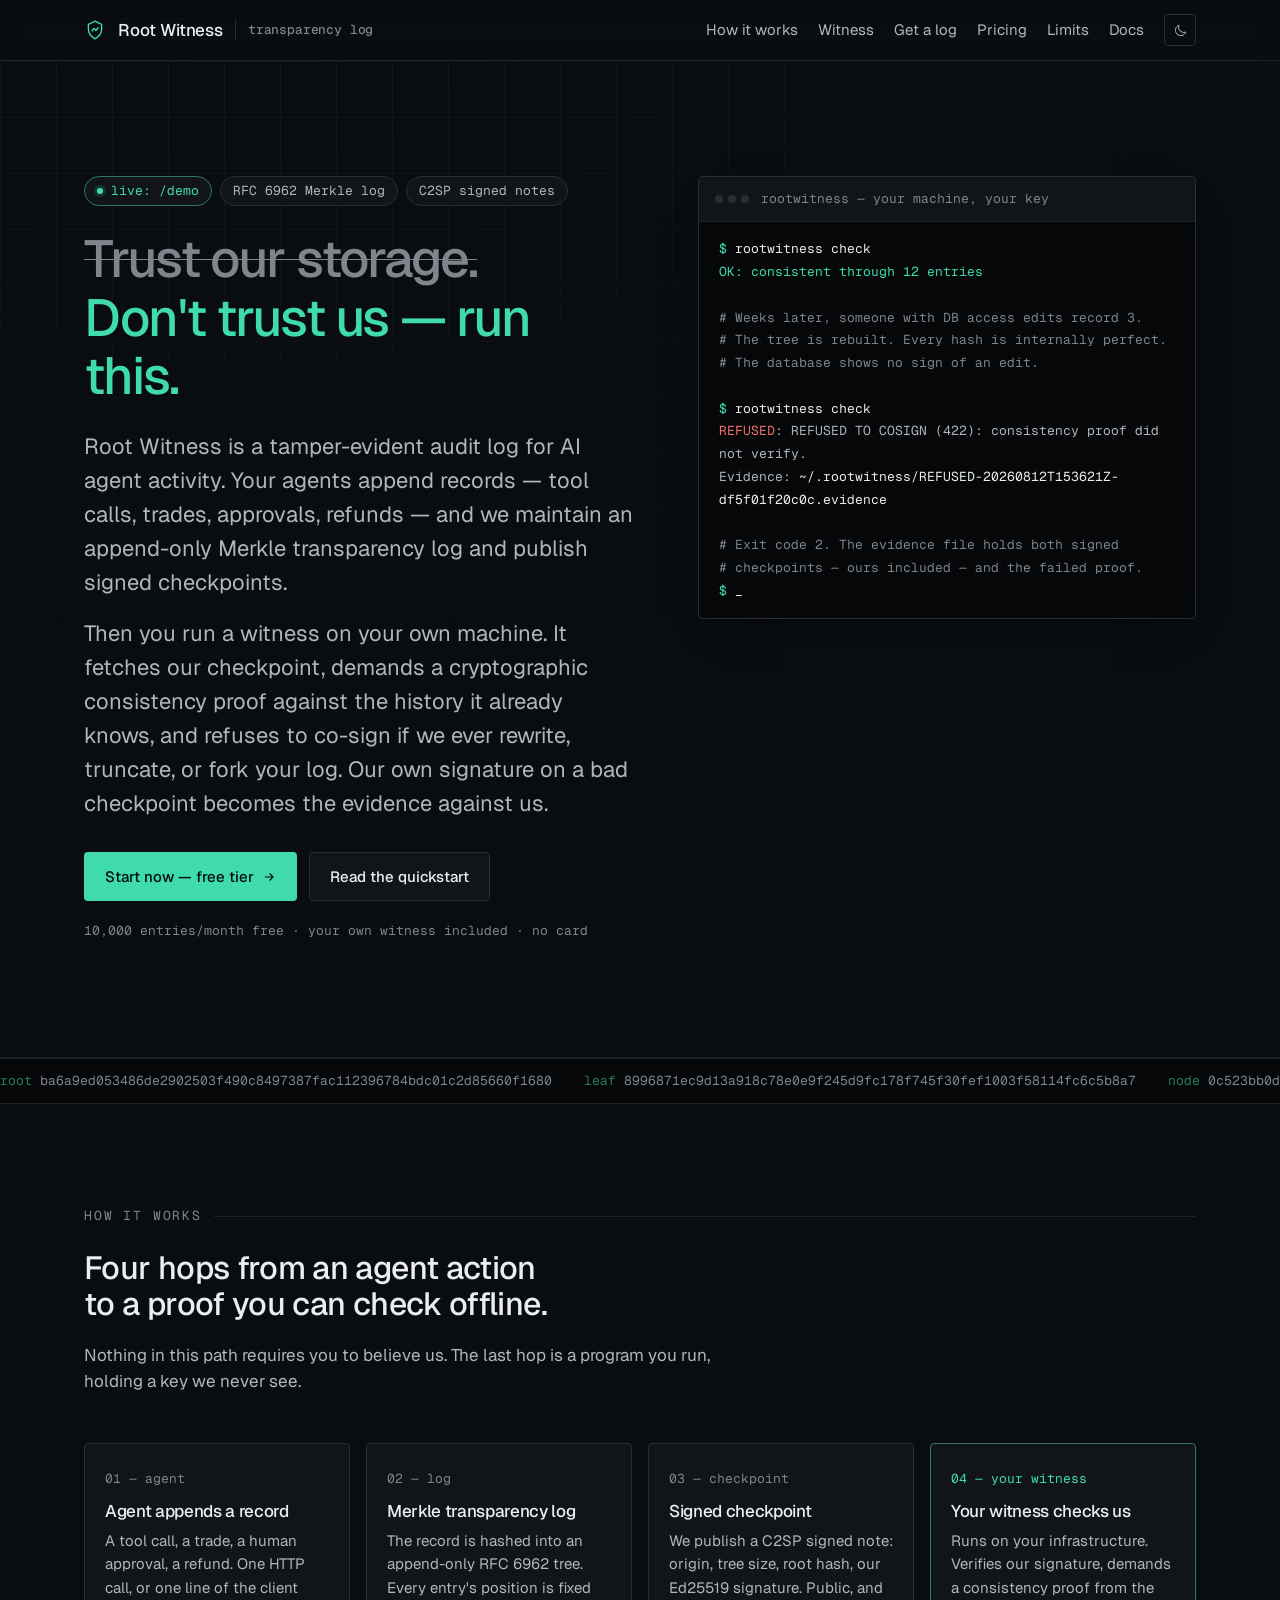
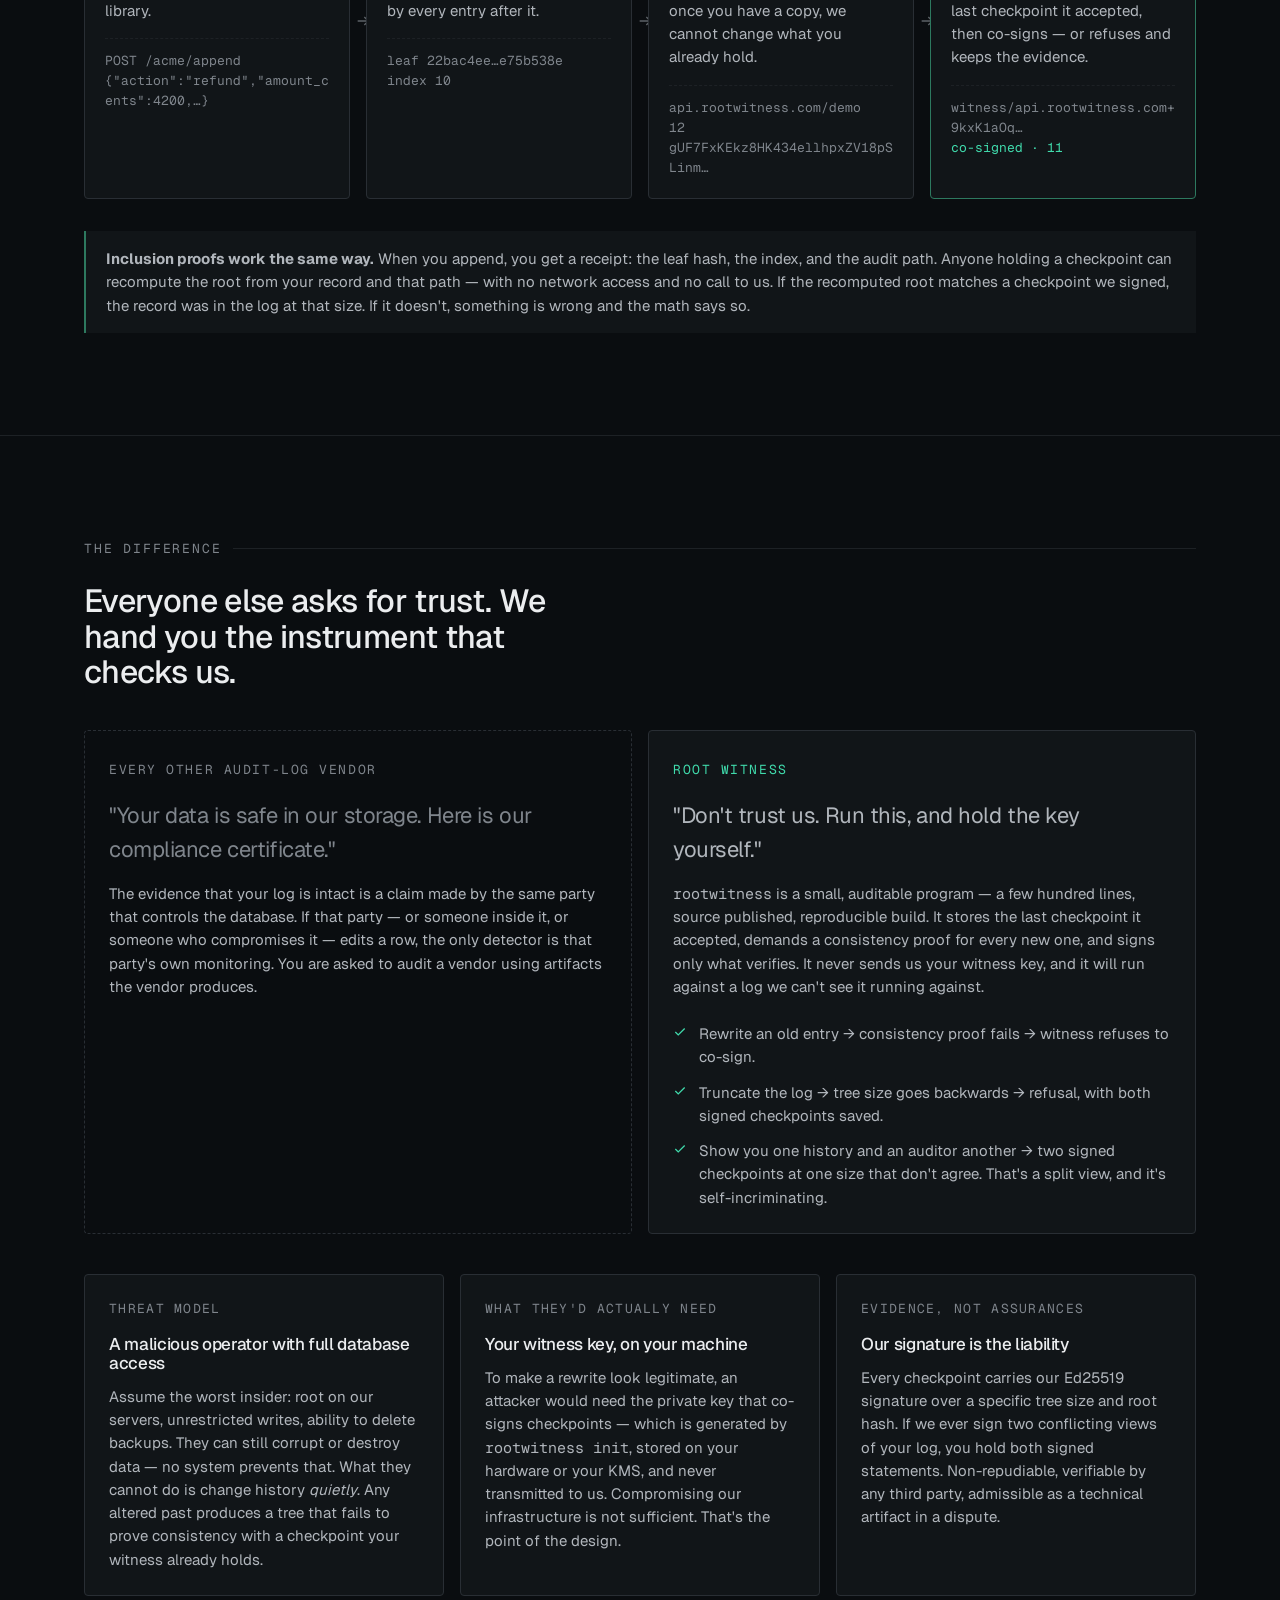
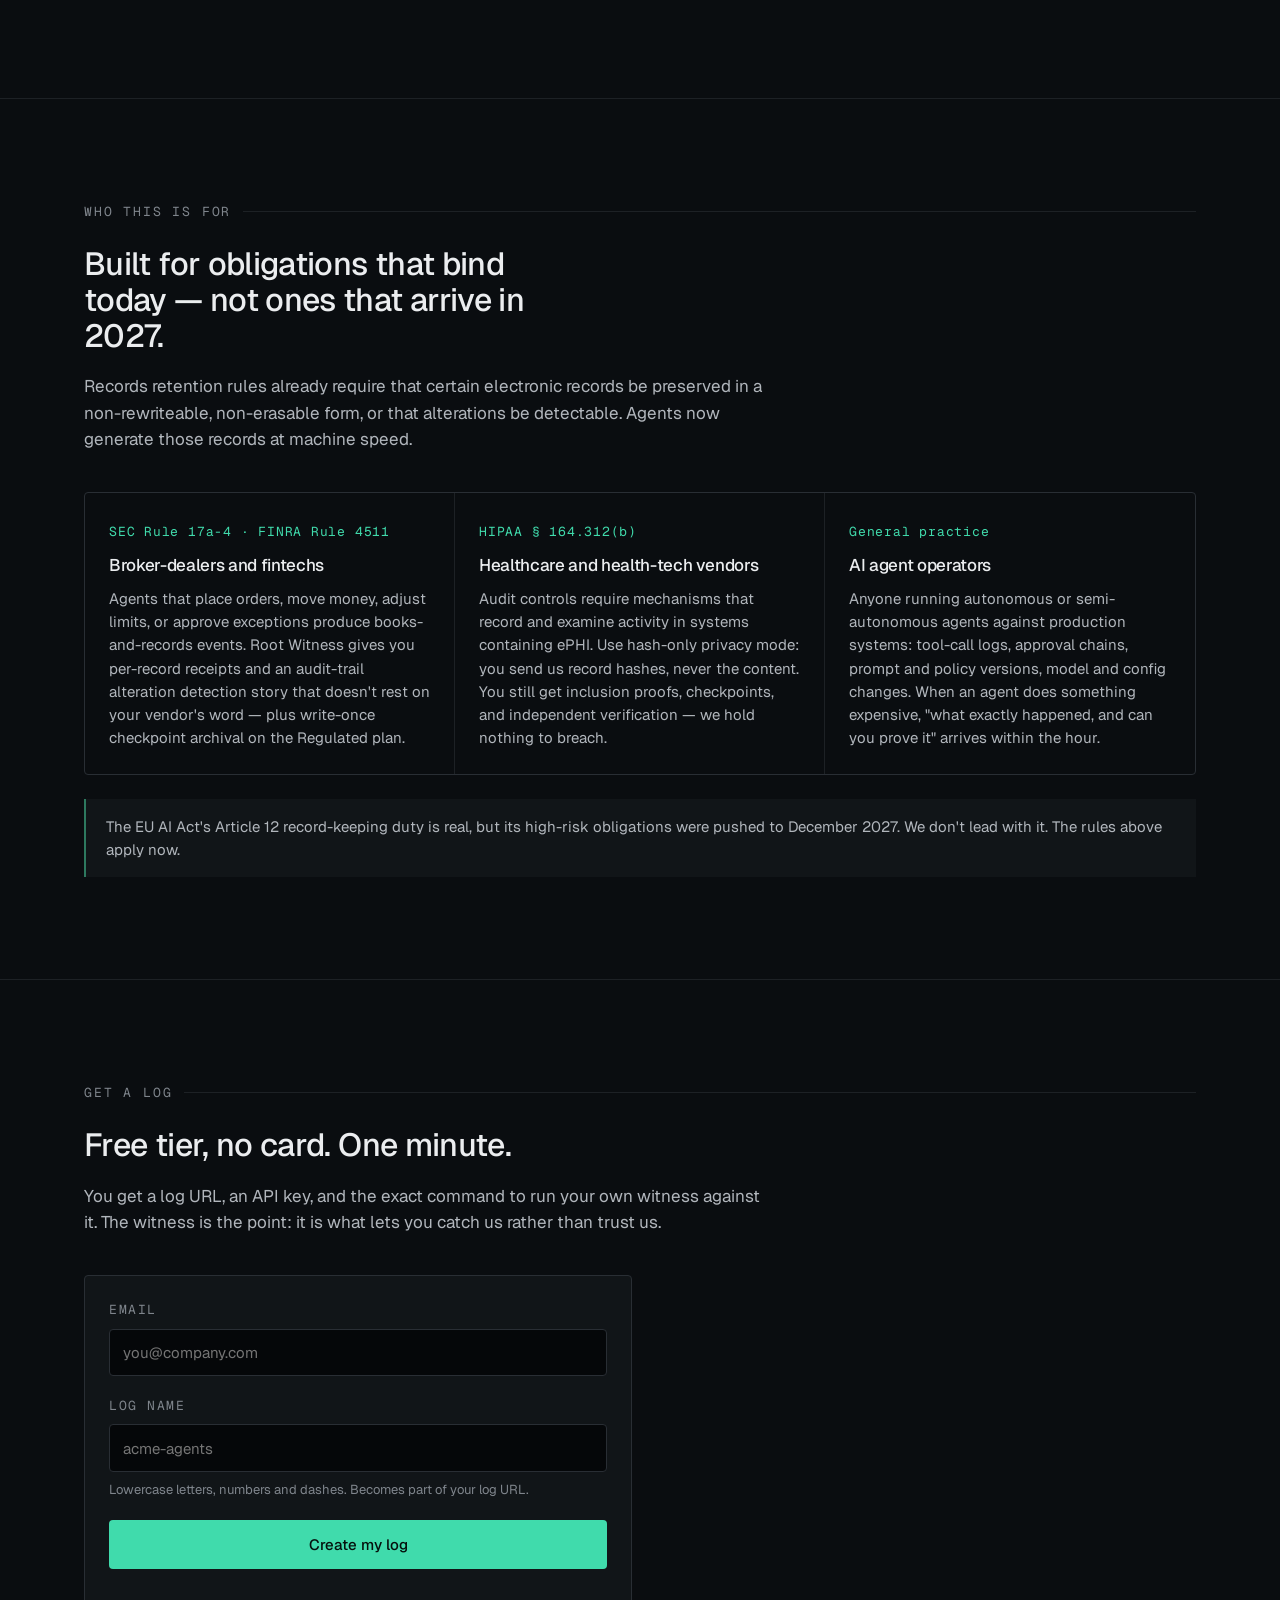
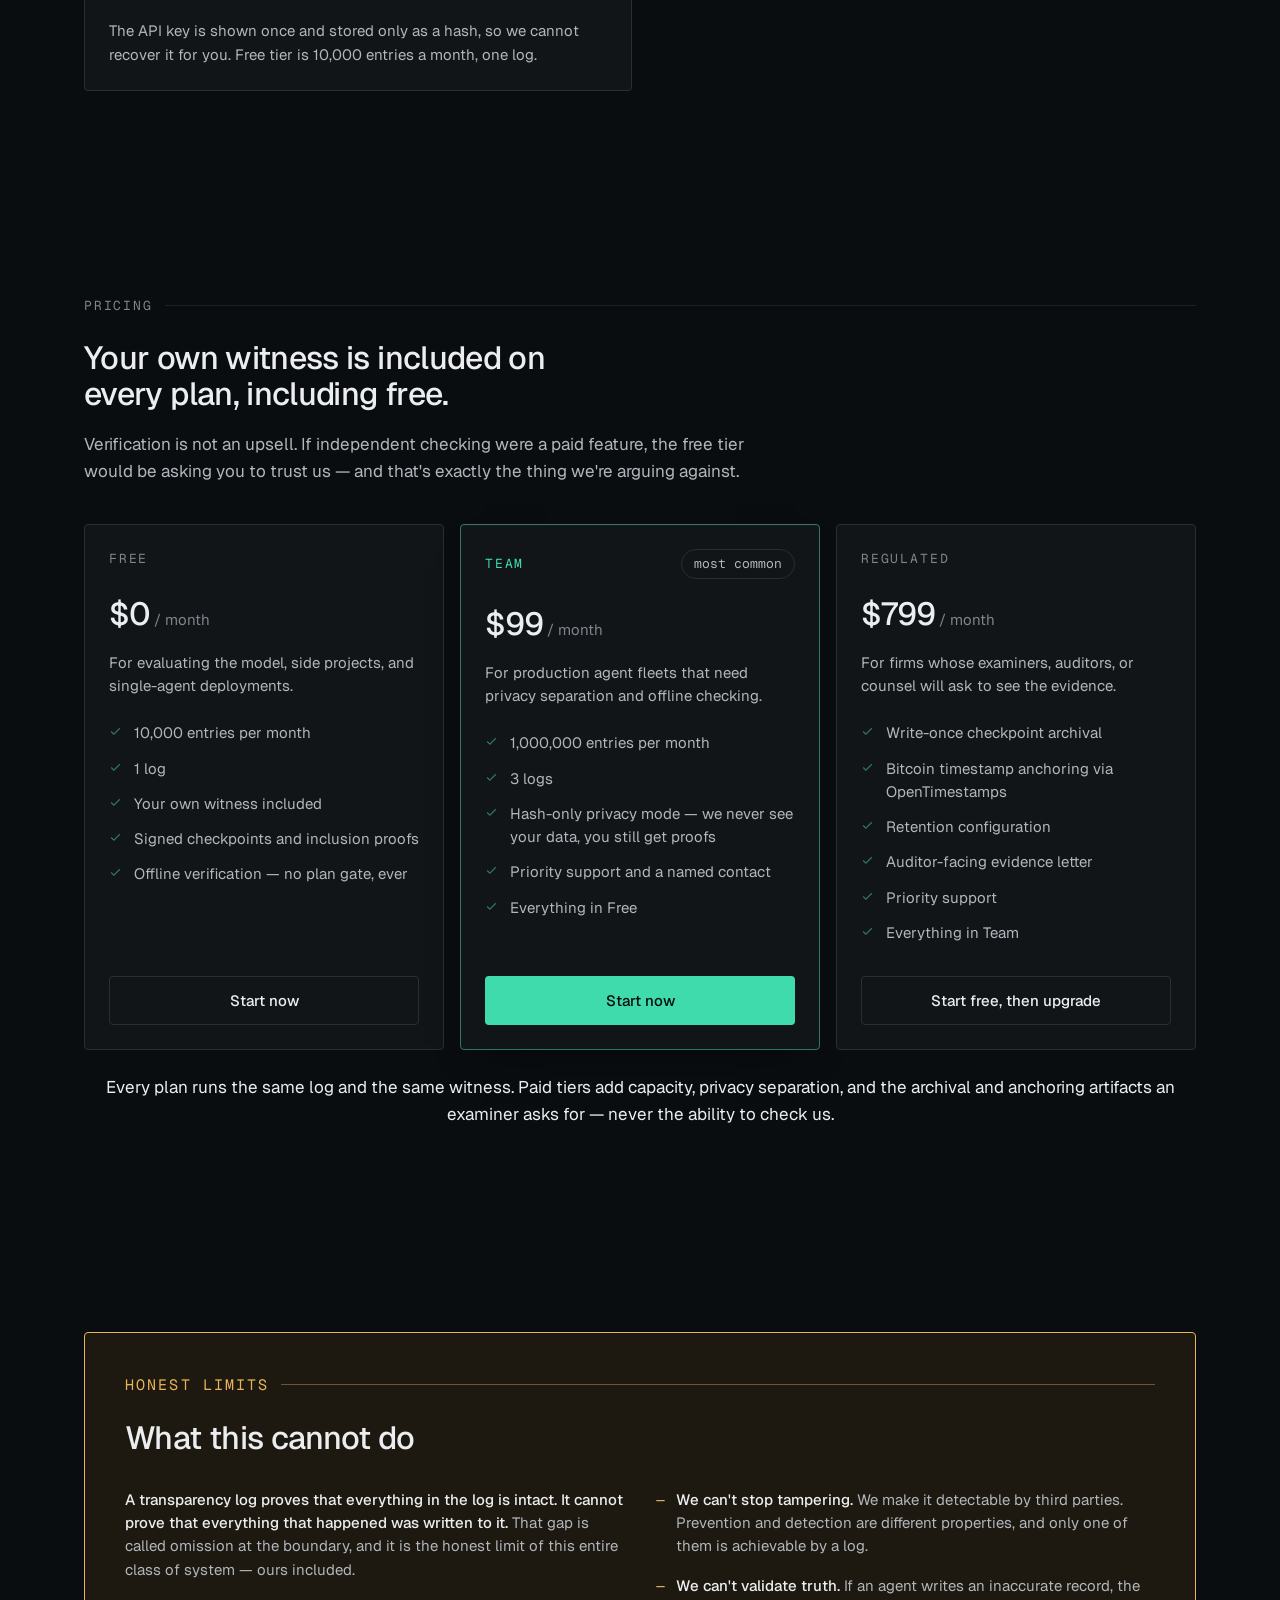
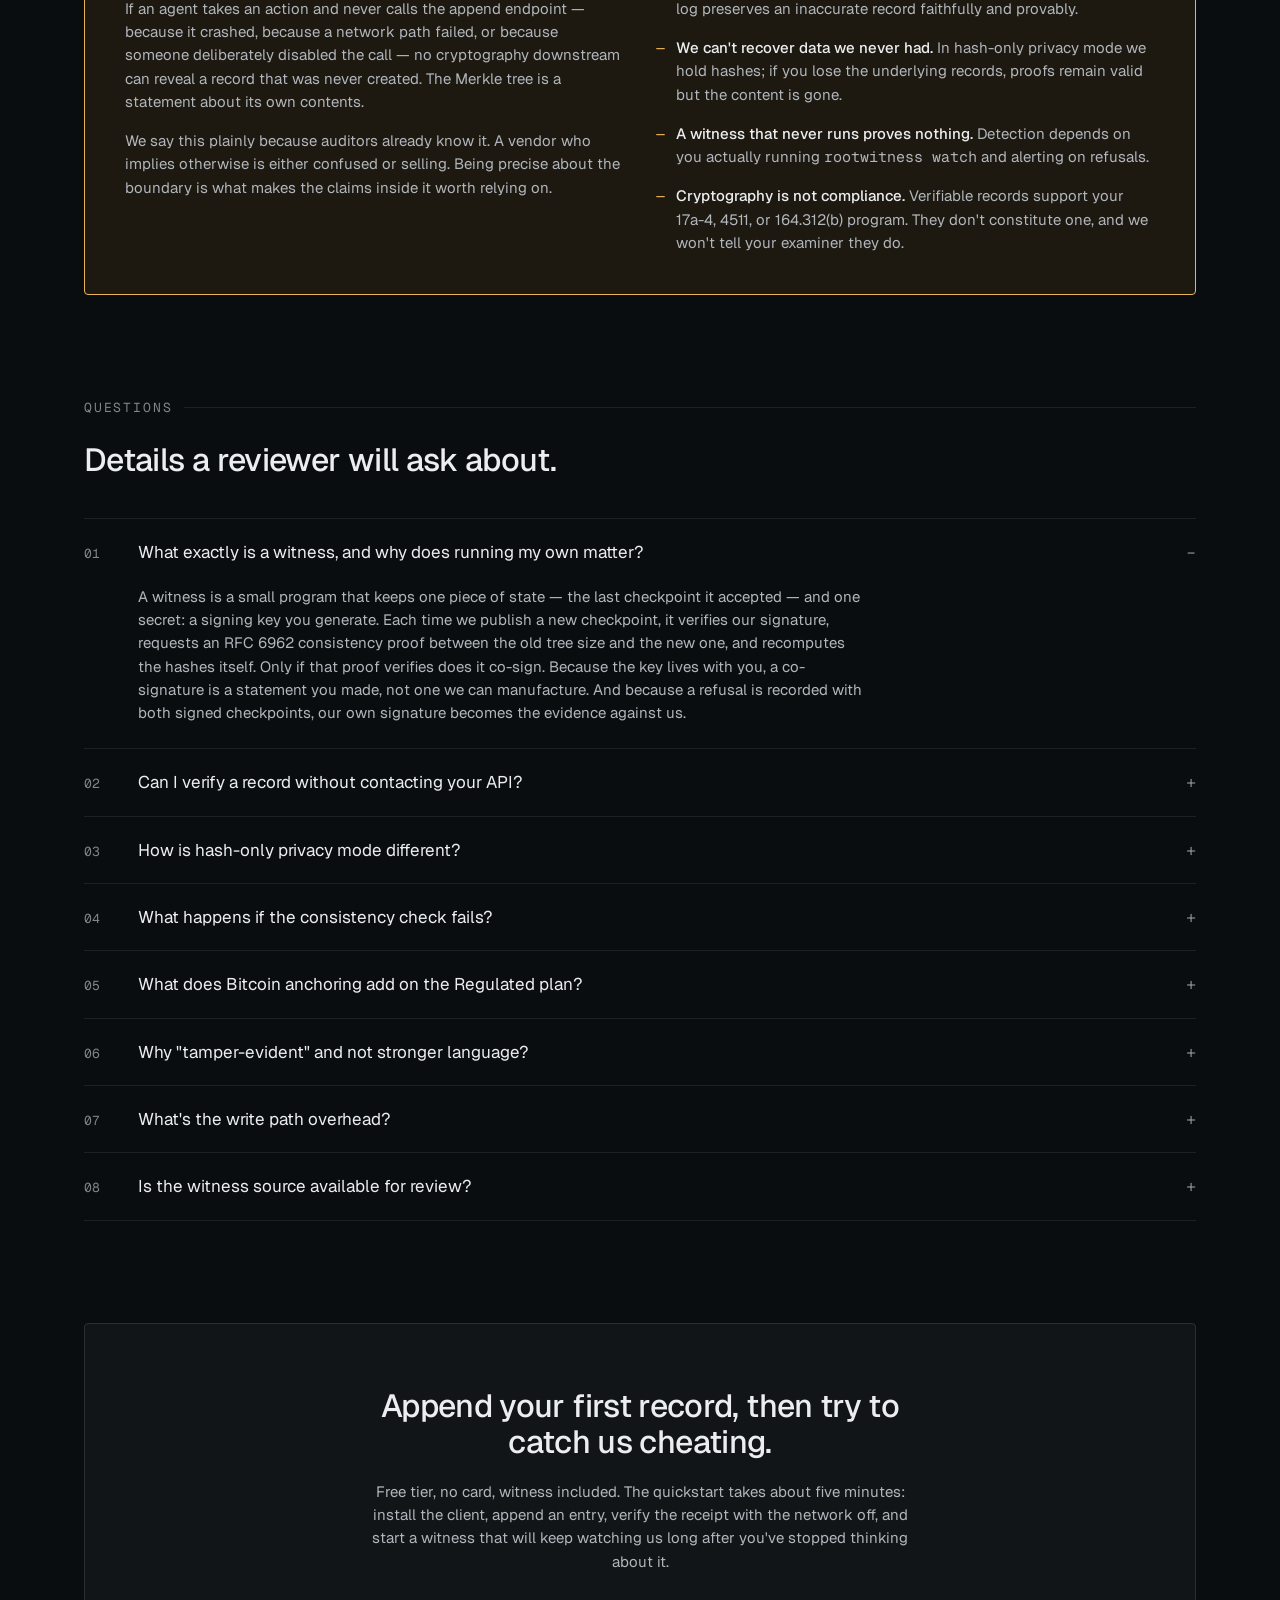
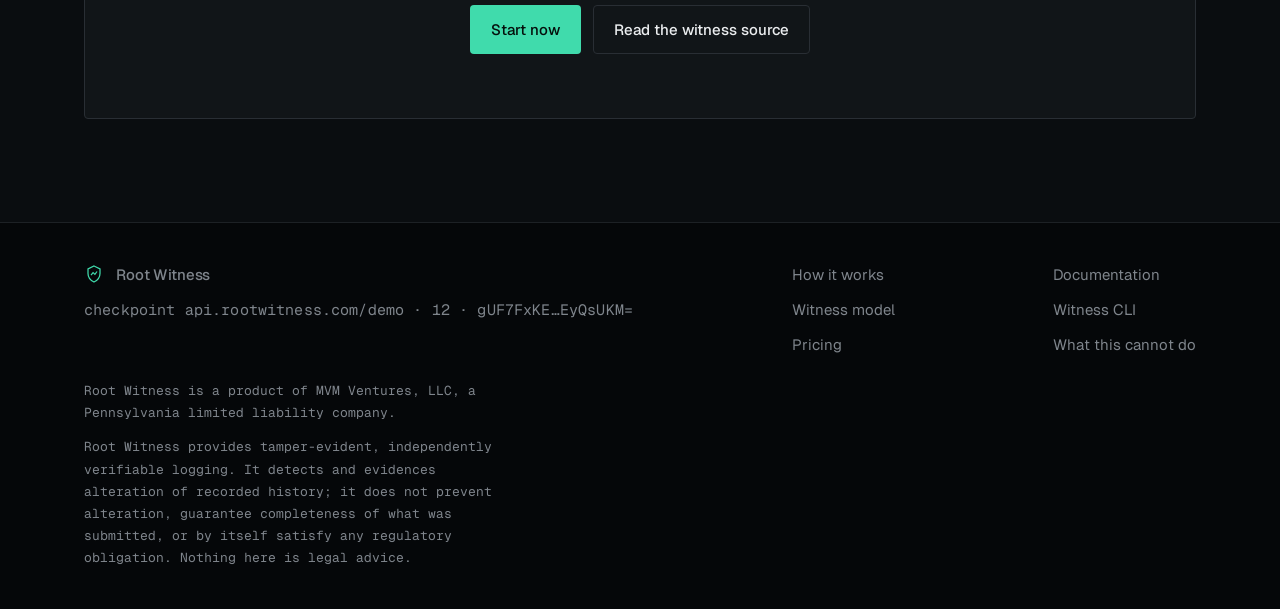
==== commit 748dd6e0: "Point the site at the domain it now describes, and stop inventing an origin The pages talked about a" ====
--- a/index.html
+++ b/index.html
@@ -3,7 +3,7 @@
 <head>
 <meta charset="utf-8">
 <meta name="viewport" content="width=device-width, initial-scale=1">
-<title>The Notary — tamper-evident audit log for AI agent activity</title>
+<title>Root Witness — tamper-evident audit log for AI agent activity</title>
 <meta name="description" content="An RFC 6962 Merkle transparency log for AI agent activity, with C2SP signed-note checkpoints and inclusion proofs you can verify offline. Run your own witness: don't trust us — check us.">
 <link rel="preconnect" href="https://fonts.googleapis.com">
 <link rel="preconnect" href="https://fonts.gstatic.com" crossorigin>
@@ -16,17 +16,18 @@
 
 <header class="site">
   <div class="wrap nav">
-    <a class="brand" href="./index.html" aria-label="The Notary — home">
+    <a class="brand" href="./index.html" aria-label="Root Witness — home">
       <svg width="22" height="22" viewBox="0 0 24 24" fill="none" stroke="currentColor" stroke-width="1.5" aria-hidden="true">
         <path d="M12 2.4l7.2 3.4v5.5c0 4.4-3 8.2-7.2 10.3C7.8 19.5 4.8 15.7 4.8 11.3V5.8z"/>
         <path d="M8.4 13.4l2.5-3.1 2.2 2.1 2.5-3.4"/>
       </svg>
-      <span>The&nbsp;Notary</span>
+      <span>Root&nbsp;Witness</span>
       <span class="sub">transparency log</span>
     </a>
     <nav class="nav-links">
       <a href="#how" class="hide-sm">How it works</a>
       <a href="#witness" class="hide-sm">Witness</a>
+      <a href="#signup">Get a log</a>
       <a href="#pricing">Pricing</a>
       <a href="#limits" class="hide-sm">Limits</a>
       <a href="./docs.html">Docs</a>
@@ -45,13 +46,13 @@
     <div class="hero-grid">
       <div>
         <div class="tagbar">
-          <span class="tag live"><i class="dot"></i>log: acme-agents-prod</span>
+          <span class="tag live"><i class="dot"></i>live: /demo</span>
           <span class="tag">RFC 6962 Merkle log</span>
           <span class="tag">C2SP signed notes</span>
         </div>
         <h1 class="hero-h"><span class="strike">Trust our storage.</span><br><em>Don't trust us — run this.</em></h1>
         <p class="lede">
-          The Notary is a tamper-evident audit log for AI agent activity. Your agents append
+          Root Witness is a tamper-evident audit log for AI agent activity. Your agents append
           records — tool calls, trades, approvals, refunds — and we maintain an append-only
           Merkle transparency log and publish signed checkpoints.
         </p>
@@ -62,7 +63,7 @@
           checkpoint becomes the evidence against us.
         </p>
         <div class="cta-row">
-          <a class="btn btn-primary" href="#pricing">Start now — free tier
+          <a class="btn btn-primary" href="#signup">Start now — free tier
             <svg width="14" height="14" viewBox="0 0 24 24" fill="none" stroke="currentColor" stroke-width="2" aria-hidden="true"><path d="M5 12h14M13 6l6 6-6 6"/></svg>
           </a>
           <a class="btn btn-ghost" href="./docs.html">Read the quickstart</a>
@@ -70,23 +71,21 @@
         <p class="microcopy">10,000 entries/month free · your own witness included · no card</p>
       </div>
 
-      <div class="term" role="img" aria-label="Terminal output showing the notary-witness command verifying a consistency proof and co-signing a checkpoint, then detecting a split view and refusing to co-sign.">
-<div class="term-bar"><span class="lights"><i></i><i></i><i></i></span> notary-witness watch — acme-agents-prod</div>
-<div class="term-body"><span class="p">$</span> <span class="k">notary-witness watch --log acme-agents-prod</span>
-<span class="c">[10:42:01]</span> fetched checkpoint  size=<span class="k">2,481,930</span>
-<span class="c">           </span> root  <span class="k">620d18e1…a3286f58</span>
-<span class="c">[10:42:01]</span> consistency proof  2,481,904 → 2,481,930
-<span class="c">           </span> 17 nodes verified locally        <span class="ok">OK</span>
-<span class="c">[10:42:01]</span> note signature  notary.dev/acme+3f9c21ab  <span class="ok">OK</span>
-<span class="c">[10:42:01]</span> <span class="ok">co-signed</span>  witness key ed25519:local/…8b92e
-
-<span class="c">[10:57:14]</span> fetched checkpoint  size=<span class="k">2,482,006</span>
-<span class="c">[10:57:14]</span> consistency proof  <span class="d">FAILED</span>
-<span class="c">           </span> <span class="w">old root not derivable from new tree</span>
-<span class="c">           </span> <span class="w">history at index 2,481,912 differs</span>
-<span class="c">[10:57:14]</span> <span class="d">REFUSING TO CO-SIGN</span> — evidence written to
-<span class="c">           </span> ./evidence/2026-08-11T10-57-14Z.split.json
-<span class="c">           </span> <span class="c">(contains both signed checkpoints)</span>
+      <div class="term" role="img" aria-label="Terminal output: rootwitness verifies a consistency proof and accepts, then later detects an altered history, refuses, and writes an evidence file containing both signed checkpoints.">
+<div class="term-bar"><span class="lights"><i></i><i></i><i></i></span> rootwitness &mdash; your machine, your key</div>
+<div class="term-body"><span class="p">$</span> <span class="k">rootwitness check</span>
+<span class="ok">OK: consistent through 12 entries</span>
+
+<span class="c"># Weeks later, someone with DB access edits record 3.</span>
+<span class="c"># The tree is rebuilt. Every hash is internally perfect.</span>
+<span class="c"># The database shows no sign of an edit.</span>
+
+<span class="p">$</span> <span class="k">rootwitness check</span>
+<span class="d">REFUSED</span>: REFUSED TO COSIGN (422): consistency proof did not verify.
+Evidence: <span class="k">~/.rootwitness/REFUSED-20260812T153621Z-df5f01f20c0c.evidence</span>
+
+<span class="c"># Exit code 2. The evidence file holds both signed</span>
+<span class="c"># checkpoints &mdash; ours included &mdash; and the failed proof.</span>
 <span class="p">$</span> <span class="k">_</span></div>
       </div>
     </div>
@@ -96,18 +95,18 @@
 <!-- hash texture ticker -->
 <div class="ticker" aria-hidden="true">
   <div class="ticker-track">
-    <span><b>root</b> 620d18e15a027a7bafcee079e3ee72b39f6d7ae74054eac950bd3c84a3286f58</span>
-    <span><b>leaf</b> 4d7f257e9da7f32989ead03cef9fbbb06d20da7f09ec669b2ff1ea832b914f06</span>
-    <span><b>node</b> 70fb57b7607dfad7e1fcaf10b7c188fe1a1e23a079b9b13ffb6d96d634d95cde</span>
-    <span><b>root</b> 74f4e8ea860ff36634fd1040f25d48b1d27384a1a2d2a9d877c92a9deb79332f</span>
-    <span><b>leaf</b> cae2182fb2126bb48c7f3e3166540e3d141e337eca60145d41783ed8c84c3ef6</span>
-    <span><b>node</b> c554a6eec2bf4fa51c1ad9ecdbbc34b78feb9aa18da9a890e96e25a39248b92e</span>
-    <span><b>root</b> 620d18e15a027a7bafcee079e3ee72b39f6d7ae74054eac950bd3c84a3286f58</span>
-    <span><b>leaf</b> 4d7f257e9da7f32989ead03cef9fbbb06d20da7f09ec669b2ff1ea832b914f06</span>
-    <span><b>node</b> 70fb57b7607dfad7e1fcaf10b7c188fe1a1e23a079b9b13ffb6d96d634d95cde</span>
-    <span><b>root</b> 74f4e8ea860ff36634fd1040f25d48b1d27384a1a2d2a9d877c92a9deb79332f</span>
-    <span><b>leaf</b> cae2182fb2126bb48c7f3e3166540e3d141e337eca60145d41783ed8c84c3ef6</span>
-    <span><b>node</b> c554a6eec2bf4fa51c1ad9ecdbbc34b78feb9aa18da9a890e96e25a39248b92e</span>
+    <span><b>root</b> ba6a9ed053486de2902503f490c8497387fac112396784bdc01c2d85660f1680</span>
+    <span><b>leaf</b> 8996871ec9d13a918c78e0e9f245d9fc178f745f30fef1003f58114fc6c5b8a7</span>
+    <span><b>node</b> 0c523bb0d2b6324ef12b75063aae8a8eb1d130322ff3ce8dade64215968541b0</span>
+    <span><b>root</b> ba6a9ed053486de2902503f490c8497387fac112396784bdc01c2d85660f1680</span>
+    <span><b>leaf</b> 22bac4eeef078d842a3126924b6ad8e89f0a8bed1c809baa7c05dd84e75b538e</span>
+    <span><b>node</b> de1da19949a642690abef7819c9aee542625c16c62e15843312b3c9f345b9550</span>
+    <span><b>root</b> ba6a9ed053486de2902503f490c8497387fac112396784bdc01c2d85660f1680</span>
+    <span><b>leaf</b> 8996871ec9d13a918c78e0e9f245d9fc178f745f30fef1003f58114fc6c5b8a7</span>
+    <span><b>node</b> 0c523bb0d2b6324ef12b75063aae8a8eb1d130322ff3ce8dade64215968541b0</span>
+    <span><b>root</b> ba6a9ed053486de2902503f490c8497387fac112396784bdc01c2d85660f1680</span>
+    <span><b>leaf</b> 22bac4eeef078d842a3126924b6ad8e89f0a8bed1c809baa7c05dd84e75b538e</span>
+    <span><b>node</b> de1da19949a642690abef7819c9aee542625c16c62e15843312b3c9f345b9550</span>
   </div>
 </div>
 
@@ -127,27 +126,27 @@
         <svg class="arrow" viewBox="0 0 24 24" fill="none" stroke="currentColor" stroke-width="2" aria-hidden="true"><path d="M4 12h16M14 6l6 6-6 6"/></svg>
         <h3>Agent appends a record</h3>
         <p>A tool call, a trade, a human approval, a refund. One HTTP call, or one line of the client library.</p>
-        <div class="payload">POST /v1/logs/acme/entries<br>{"action":"refund","amount_cents":4200,…}</div>
+        <div class="payload">POST /acme/append<br>{"action":"refund","amount_cents":4200,…}</div>
       </div>
       <div class="node">
         <span class="n">02 — log</span>
         <svg class="arrow" viewBox="0 0 24 24" fill="none" stroke="currentColor" stroke-width="2" aria-hidden="true"><path d="M4 12h16M14 6l6 6-6 6"/></svg>
         <h3>Merkle transparency log</h3>
         <p>The record is hashed into an append-only RFC 6962 tree. Every entry's position is fixed by every entry after it.</p>
-        <div class="payload">leaf 4d7f257e…2b914f06<br>index 2,481,929</div>
+        <div class="payload">leaf 22bac4ee…e75b538e<br>index 10</div>
       </div>
       <div class="node">
         <span class="n">03 — checkpoint</span>
         <svg class="arrow" viewBox="0 0 24 24" fill="none" stroke="currentColor" stroke-width="2" aria-hidden="true"><path d="M4 12h16M14 6l6 6-6 6"/></svg>
         <h3>Signed checkpoint</h3>
-        <p>We publish a C2SP signed note: origin, tree size, root hash, our Ed25519 signature. Public, timestamped, immutable once seen.</p>
-        <div class="payload">notary.dev/acme<br>2481930<br>Yg0Y4VoCent6/O4Hn+5ys59tevQ…</div>
+        <p>We publish a C2SP signed note: origin, tree size, root hash, our Ed25519 signature. Public, and once you have a copy, we cannot change what you already hold.</p>
+        <div class="payload">api.rootwitness.com/demo<br>12<br>gUF7FxKEkz8HK434ellhpxZV18pSLinm…</div>
       </div>
       <div class="node terminal-node">
         <span class="n">04 — your witness</span>
         <h3>Your witness checks us</h3>
         <p>Runs on your infrastructure. Verifies our signature, demands a consistency proof from the last checkpoint it accepted, then co-signs — or refuses and keeps the evidence.</p>
-        <div class="payload">ed25519:local/…8b92e<br><span class="ok">co-signed · 2,481,930</span></div>
+        <div class="payload">witness/api.rootwitness.com+9kxK1aOq…<br><span class="ok">co-signed · 11</span></div>
       </div>
     </div>
 
@@ -180,10 +179,10 @@
         </p>
       </div>
       <div class="panel us">
-        <span class="label">The Notary</span>
+        <span class="label">Root Witness</span>
         <p class="claim">"Don't trust us. Run this, and hold the key yourself."</p>
         <p>
-          <code class="mono">notary-witness</code> is a small, auditable program — a few hundred lines,
+          <code class="mono">rootwitness</code> is a small, auditable program — a few hundred lines,
           source published, reproducible build. It stores the last checkpoint it accepted, demands a
           consistency proof for every new one, and signs only what verifies. It never sends us your
           witness key, and it will run against a log we can't see it running against.
@@ -212,7 +211,7 @@
         <h3>Your witness key, on your machine</h3>
         <p>
           To make a rewrite look legitimate, an attacker would need the private key that co-signs
-          checkpoints — which is generated by <code class="mono">notary-witness init</code>, stored on your
+          checkpoints — which is generated by <code class="mono">rootwitness init</code>, stored on your
           hardware or your KMS, and never transmitted to us. Compromising our infrastructure is not
           sufficient. That's the point of the design.
         </p>
@@ -249,7 +248,7 @@
         <h3>Broker-dealers and fintechs</h3>
         <p>
           Agents that place orders, move money, adjust limits, or approve exceptions produce books-and-records
-          events. The Notary gives you per-record receipts and an audit-trail alteration detection story that
+          events. Root Witness gives you per-record receipts and an audit-trail alteration detection story that
           doesn't rest on your vendor's word — plus write-once checkpoint archival on the Regulated plan.
         </p>
       </div>
@@ -283,6 +282,58 @@
 <hr class="rule">
 
 <!-- ============ PRICING ============ -->
+<section id="signup">
+  <div class="wrap">
+    <p class="eyebrow">Get a log</p>
+    <h2 class="sec">Free tier, no card. One minute.</h2>
+    <p class="lede" style="margin-top:var(--space-5)">
+      You get a log URL, an API key, and the exact command to run your own
+      witness against it. The witness is the point: it is what lets you catch us
+      rather than trust us.
+    </p>
+
+    <div class="signup-grid">
+      <form id="signup-form" class="panel" novalidate>
+        <label class="fld">
+          <span>Email</span>
+          <input type="email" id="su-email" name="email" required
+                 autocomplete="email" placeholder="you@company.com">
+        </label>
+        <label class="fld">
+          <span>Log name</span>
+          <input type="text" id="su-log" name="log_name" required
+                 pattern="[a-z0-9][a-z0-9-]{1,30}[a-z0-9]"
+                 placeholder="acme-agents" autocapitalize="off" spellcheck="false">
+          <small>Lowercase letters, numbers and dashes. Becomes part of your log URL.</small>
+        </label>
+        <button class="btn btn-primary" type="submit" id="su-go">Create my log</button>
+        <p class="su-msg" id="su-msg" role="status" aria-live="polite"></p>
+        <p class="su-fine">
+          The API key is shown once and stored only as a hash, so we cannot
+          recover it for you. Free tier is 10,000 entries a month, one log.
+        </p>
+      </form>
+
+      <div class="panel su-out" id="su-out" hidden>
+        <p class="label">Your log</p>
+        <p class="hash" id="out-origin"></p>
+
+        <p class="label" style="margin-top:var(--space-6)">API key — shown once</p>
+        <p class="hash" id="out-key"></p>
+
+        <p class="label" style="margin-top:var(--space-6)">Run your own witness</p>
+        <pre class="su-pre" id="out-cmd"></pre>
+        <p class="su-fine">
+          Save both lines somewhere before you close this. The witness stores the
+          last checkpoint it accepted; if we ever serve a history that
+          contradicts it, the witness refuses and writes you an evidence file
+          containing both signed statements.
+        </p>
+      </div>
+    </div>
+  </div>
+</section>
+
 <section id="pricing">
   <div class="wrap">
     <p class="eyebrow">Pricing</p>
@@ -302,8 +353,9 @@
           <li><svg width="13" height="13" viewBox="0 0 24 24" fill="none" stroke="currentColor" stroke-width="2.2" aria-hidden="true"><path d="M20 6L9 17l-5-5"/></svg><span>1 log</span></li>
           <li><svg width="13" height="13" viewBox="0 0 24 24" fill="none" stroke="currentColor" stroke-width="2.2" aria-hidden="true"><path d="M20 6L9 17l-5-5"/></svg><span>Your own witness included</span></li>
           <li><svg width="13" height="13" viewBox="0 0 24 24" fill="none" stroke="currentColor" stroke-width="2.2" aria-hidden="true"><path d="M20 6L9 17l-5-5"/></svg><span>Signed checkpoints and inclusion proofs</span></li>
+          <li><svg width="13" height="13" viewBox="0 0 24 24" fill="none" stroke="currentColor" stroke-width="2.2" aria-hidden="true"><path d="M20 6L9 17l-5-5"/></svg><span>Offline verification — no plan gate, ever</span></li>
         </ul>
-        <a class="btn btn-ghost" href="./docs.html#quickstart">Start now</a>
+        <a class="btn btn-ghost" href="#signup">Start now</a>
       </div>
 
       <div class="plan featured">
@@ -314,10 +366,10 @@
           <li><svg width="13" height="13" viewBox="0 0 24 24" fill="none" stroke="currentColor" stroke-width="2.2" aria-hidden="true"><path d="M20 6L9 17l-5-5"/></svg><span>1,000,000 entries per month</span></li>
           <li><svg width="13" height="13" viewBox="0 0 24 24" fill="none" stroke="currentColor" stroke-width="2.2" aria-hidden="true"><path d="M20 6L9 17l-5-5"/></svg><span>3 logs</span></li>
           <li><svg width="13" height="13" viewBox="0 0 24 24" fill="none" stroke="currentColor" stroke-width="2.2" aria-hidden="true"><path d="M20 6L9 17l-5-5"/></svg><span>Hash-only privacy mode — we never see your data, you still get proofs</span></li>
-          <li><svg width="13" height="13" viewBox="0 0 24 24" fill="none" stroke="currentColor" stroke-width="2.2" aria-hidden="true"><path d="M20 6L9 17l-5-5"/></svg><span>Offline verification CLI</span></li>
+          <li><svg width="13" height="13" viewBox="0 0 24 24" fill="none" stroke="currentColor" stroke-width="2.2" aria-hidden="true"><path d="M20 6L9 17l-5-5"/></svg><span>Priority support and a named contact</span></li>
           <li><svg width="13" height="13" viewBox="0 0 24 24" fill="none" stroke="currentColor" stroke-width="2.2" aria-hidden="true"><path d="M20 6L9 17l-5-5"/></svg><span>Everything in Free</span></li>
         </ul>
-        <a class="btn btn-primary" href="./docs.html#quickstart">Start now</a>
+        <a class="btn btn-primary" href="#signup">Start now</a>
       </div>
 
       <div class="plan">
@@ -332,9 +384,13 @@
           <li><svg width="13" height="13" viewBox="0 0 24 24" fill="none" stroke="currentColor" stroke-width="2.2" aria-hidden="true"><path d="M20 6L9 17l-5-5"/></svg><span>Priority support</span></li>
           <li><svg width="13" height="13" viewBox="0 0 24 24" fill="none" stroke="currentColor" stroke-width="2.2" aria-hidden="true"><path d="M20 6L9 17l-5-5"/></svg><span>Everything in Team</span></li>
         </ul>
-        <a class="btn btn-ghost" href="mailto:regulated@notary.dev?subject=Regulated%20plan">Talk to us</a>
-      </div>
-    </div>
+        <a class="btn btn-ghost" href="#signup">Start free, then upgrade</a>
+      </div>
+    </div>
+    <p class="microcopy" style="margin-top:var(--space-6);text-align:center">
+      Every plan runs the same log and the same witness. Paid tiers add capacity, privacy separation, and
+      the archival and anchoring artifacts an examiner asks for — never the ability to check us.
+    </p>
   </div>
 </section>
 
@@ -358,7 +414,7 @@
           </p>
           <p>
             We say this plainly because auditors already know it. A vendor who implies otherwise is either
-            confused or selling. Being precise about the boundary is what makes the guarantees inside it
+            confused or selling. Being precise about the boundary is what makes the claims inside it
             worth relying on.
           </p>
         </div>
@@ -367,7 +423,7 @@
             <li><strong>We can't stop tampering.</strong> We make it detectable by third parties. Prevention and detection are different properties, and only one of them is achievable by a log.</li>
             <li><strong>We can't validate truth.</strong> If an agent writes an inaccurate record, the log preserves an inaccurate record faithfully and provably.</li>
             <li><strong>We can't recover data we never had.</strong> In hash-only privacy mode we hold hashes; if you lose the underlying records, proofs remain valid but the content is gone.</li>
-            <li><strong>A witness that never runs proves nothing.</strong> The guarantee comes from you actually running <code class="mono">notary-witness watch</code> and alerting on refusals.</li>
+            <li><strong>A witness that never runs proves nothing.</strong> Detection depends on you actually running <code class="mono">rootwitness watch</code> and alerting on refusals.</li>
             <li><strong>Cryptography is not compliance.</strong> Verifiable records support your 17a-4, 4511, or 164.312(b) program. They don't constitute one, and we won't tell your examiner they do.</li>
           </ul>
         </div>
@@ -389,7 +445,7 @@
       </details>
       <details>
         <summary><span class="q">02</span> Can I verify a record without contacting your API?</summary>
-        <p>Yes — that's the design goal. An inclusion proof is a leaf hash, an index, a tree size, and an audit path of sibling hashes. Given a checkpoint you already hold, verification is pure local computation: hash the record, walk the path, compare roots. The offline verification CLI on the Team plan does this with the network disabled. Auditors can run it on an air-gapped machine.</p>
+        <p>Yes — that's the design goal. An inclusion proof is a leaf hash, an index, a tree size, and an audit path of sibling hashes. Given a checkpoint you already hold, verification is pure local computation: hash the record, walk the path, compare roots. The <code class="mono">rootwitness verify</code> command does this with the network disabled, on every plan including free — auditors can run it on an air-gapped machine, and it needs no account with us at all.</p>
       </details>
       <details>
         <summary><span class="q">03</span> How is hash-only privacy mode different?</summary>
@@ -413,7 +469,7 @@
       </details>
       <details>
         <summary><span class="q">08</span> Is the witness source available for review?</summary>
-        <p>Yes. It's deliberately small so that a security reviewer can read all of it in an afternoon, with a reproducible build so the binary you run matches the source you read. A verifier you can't audit would recreate the trust problem one layer down.</p>
+        <p>Yes — <a href="https://github.com/725ttzn82p-beep/rootwitness">github.com/725ttzn82p-beep/rootwitness</a>, Apache&nbsp;2.0. There is no binary to trust: it's a small pure-Python package you install from source and run yourself, four modules totalling a few hundred lines, so a security reviewer can read all of it in an afternoon. A verifier you can't audit would recreate the trust problem one layer down. We don't yet ship a reproducible build or signed release artifacts, because there's nothing compiled to reproduce — if you'd rather pin an exact commit, the repository is the artifact.</p>
       </details>
     </div>
   </div>
@@ -430,8 +486,8 @@
         us long after you've stopped thinking about it.
       </p>
       <div class="cta-row">
-        <a class="btn btn-primary" href="./docs.html#quickstart">Start now</a>
-        <a class="btn btn-ghost" href="mailto:regulated@notary.dev?subject=Regulated%20plan">Talk to us</a>
+        <a class="btn btn-primary" href="#signup">Start now</a>
+        <a class="btn btn-ghost" href="https://github.com/725ttzn82p-beep/rootwitness">Read the witness source</a>
       </div>
     </div>
   </div>
@@ -442,14 +498,14 @@
 <footer class="site">
   <div class="wrap foot">
     <div class="col">
-      <a class="brand" href="./index.html" aria-label="The Notary">
+      <a class="brand" href="./index.html" aria-label="Root Witness">
         <svg width="20" height="20" viewBox="0 0 24 24" fill="none" stroke="currentColor" stroke-width="1.5" aria-hidden="true">
           <path d="M12 2.4l7.2 3.4v5.5c0 4.4-3 8.2-7.2 10.3C7.8 19.5 4.8 15.7 4.8 11.3V5.8z"/>
           <path d="M8.4 13.4l2.5-3.1 2.2 2.1 2.5-3.4"/>
         </svg>
-        <span>The Notary</span>
+        <span>Root Witness</span>
       </a>
-      <span class="hash">checkpoint notary.dev/acme · 2481930 · 620d18e1…a3286f58</span>
+      <span class="hash" id="live-checkpoint">checkpoint api.rootwitness.com/demo · 12 · gUF7FxKE…EyQsUKM=</span>
     </div>
     <div class="col">
       <a href="#how">How it works</a>
@@ -463,7 +519,10 @@
     </div>
     <div class="col" style="max-width:38ch">
       <p class="legal">
-        The Notary provides tamper-evident, independently verifiable logging. It detects and evidences
+        Root Witness is a product of MVM&nbsp;Ventures,&nbsp;LLC, a Pennsylvania limited liability company.
+      </p>
+      <p class="legal">
+        Root Witness provides tamper-evident, independently verifiable logging. It detects and evidences
         alteration of recorded history; it does not prevent alteration, guarantee completeness of what
         was submitted, or by itself satisfy any regulatory obligation. Nothing here is legal advice.
       </p>
--- a/style.css
+++ b/style.css
@@ -190,8 +190,12 @@
 .term-body {
   font-family: var(--font-mono); font-size: clamp(0.7rem, 0.62rem + 0.35vw, 0.8125rem);
   line-height: 1.75; padding: var(--space-4) var(--space-5);
-  overflow-x: auto; white-space: pre; color: var(--text-2); tab-size: 2;
-}
+  color: var(--text-2); tab-size: 2;
+  /* A real terminal soft-wraps a long line rather than hiding it. These are
+     verbatim tool outputs, so wrap them instead of clipping the tail off. */
+  white-space: pre-wrap; overflow-wrap: anywhere;
+}
+.term-body .cont { color: var(--text-3); }
 .term-body .c { color: var(--text-3); }
 .term-body .p { color: var(--accent); }
 .term-body .k { color: var(--text); }
@@ -372,3 +376,56 @@
 .callout.warn { border-left-color: var(--warn); }
 .callout p { margin-top: 0; font-size: var(--text-sm); }
 .callout .ct { font-family: var(--font-mono); font-size: var(--text-xs); text-transform: uppercase; letter-spacing: .1em; color: var(--text-3); margin-bottom: var(--space-2); }
+
+/* -- signup ------------------------------------------------------------- */
+.signup-grid {
+  display: grid;
+  grid-template-columns: repeat(2, minmax(0, 1fr));
+  gap: var(--space-4);
+  margin-top: var(--space-10);
+  align-items: start;
+}
+.fld { display: block; margin-bottom: var(--space-5); }
+.fld > span {
+  display: block;
+  font-family: var(--font-mono);
+  font-size: var(--text-xs);
+  letter-spacing: .12em;
+  text-transform: uppercase;
+  color: var(--text-3);
+  margin-bottom: var(--space-2);
+}
+.fld input {
+  width: 100%;
+  background: var(--bg-deep);
+  border: var(--border-w) solid var(--line);
+  border-radius: var(--radius);
+  padding: .7rem .8rem;
+  color: var(--text);
+  font-size: var(--text-sm);
+}
+.fld input:focus-visible { outline: 2px solid var(--accent); outline-offset: 1px; border-color: var(--accent); }
+.fld input[aria-invalid="true"] { border-color: var(--danger); }
+.fld small { display: block; margin-top: var(--space-2); color: var(--text-3); font-size: var(--text-xs); }
+#signup-form .btn { width: 100%; justify-content: center; }
+#signup-form .btn[disabled] { opacity: .55; cursor: not-allowed; }
+.su-msg { margin-top: var(--space-4); font-size: var(--text-sm); color: var(--text-2); min-height: 1.2em; }
+.su-msg[data-state="error"] { color: var(--danger); }
+.su-msg[data-state="ok"] { color: var(--accent); }
+.su-fine { margin-top: var(--space-4); color: var(--text-3); font-size: var(--text-xs); line-height: 1.55; }
+.su-pre {
+  margin-top: var(--space-3);
+  background: var(--bg-deep);
+  border: var(--border-w) solid var(--line-soft);
+  border-radius: var(--radius);
+  padding: var(--space-4);
+  font-family: var(--font-mono);
+  font-size: var(--text-xs);
+  color: var(--text-2);
+  white-space: pre-wrap;
+  word-break: break-all;
+  line-height: 1.7;
+}
+@media (max-width: 860px) {
+  .signup-grid { grid-template-columns: 1fr; }
+}
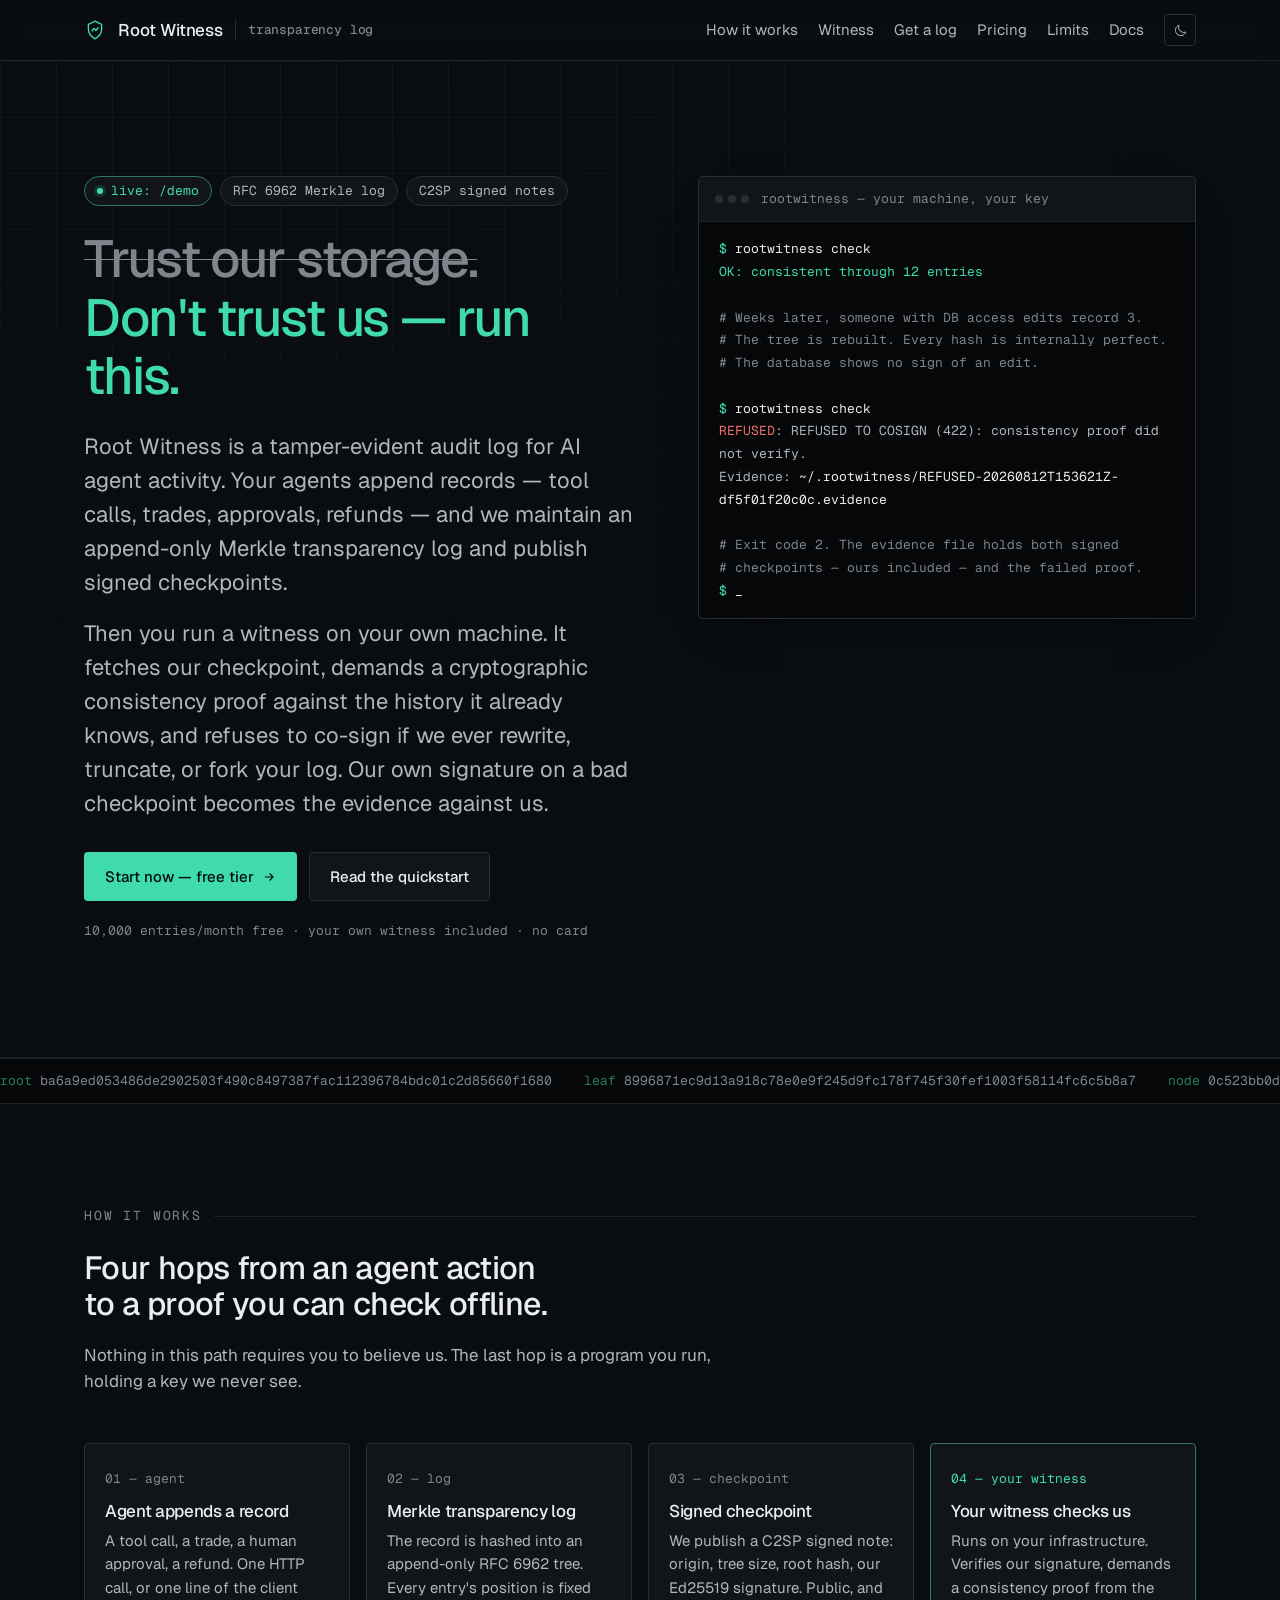
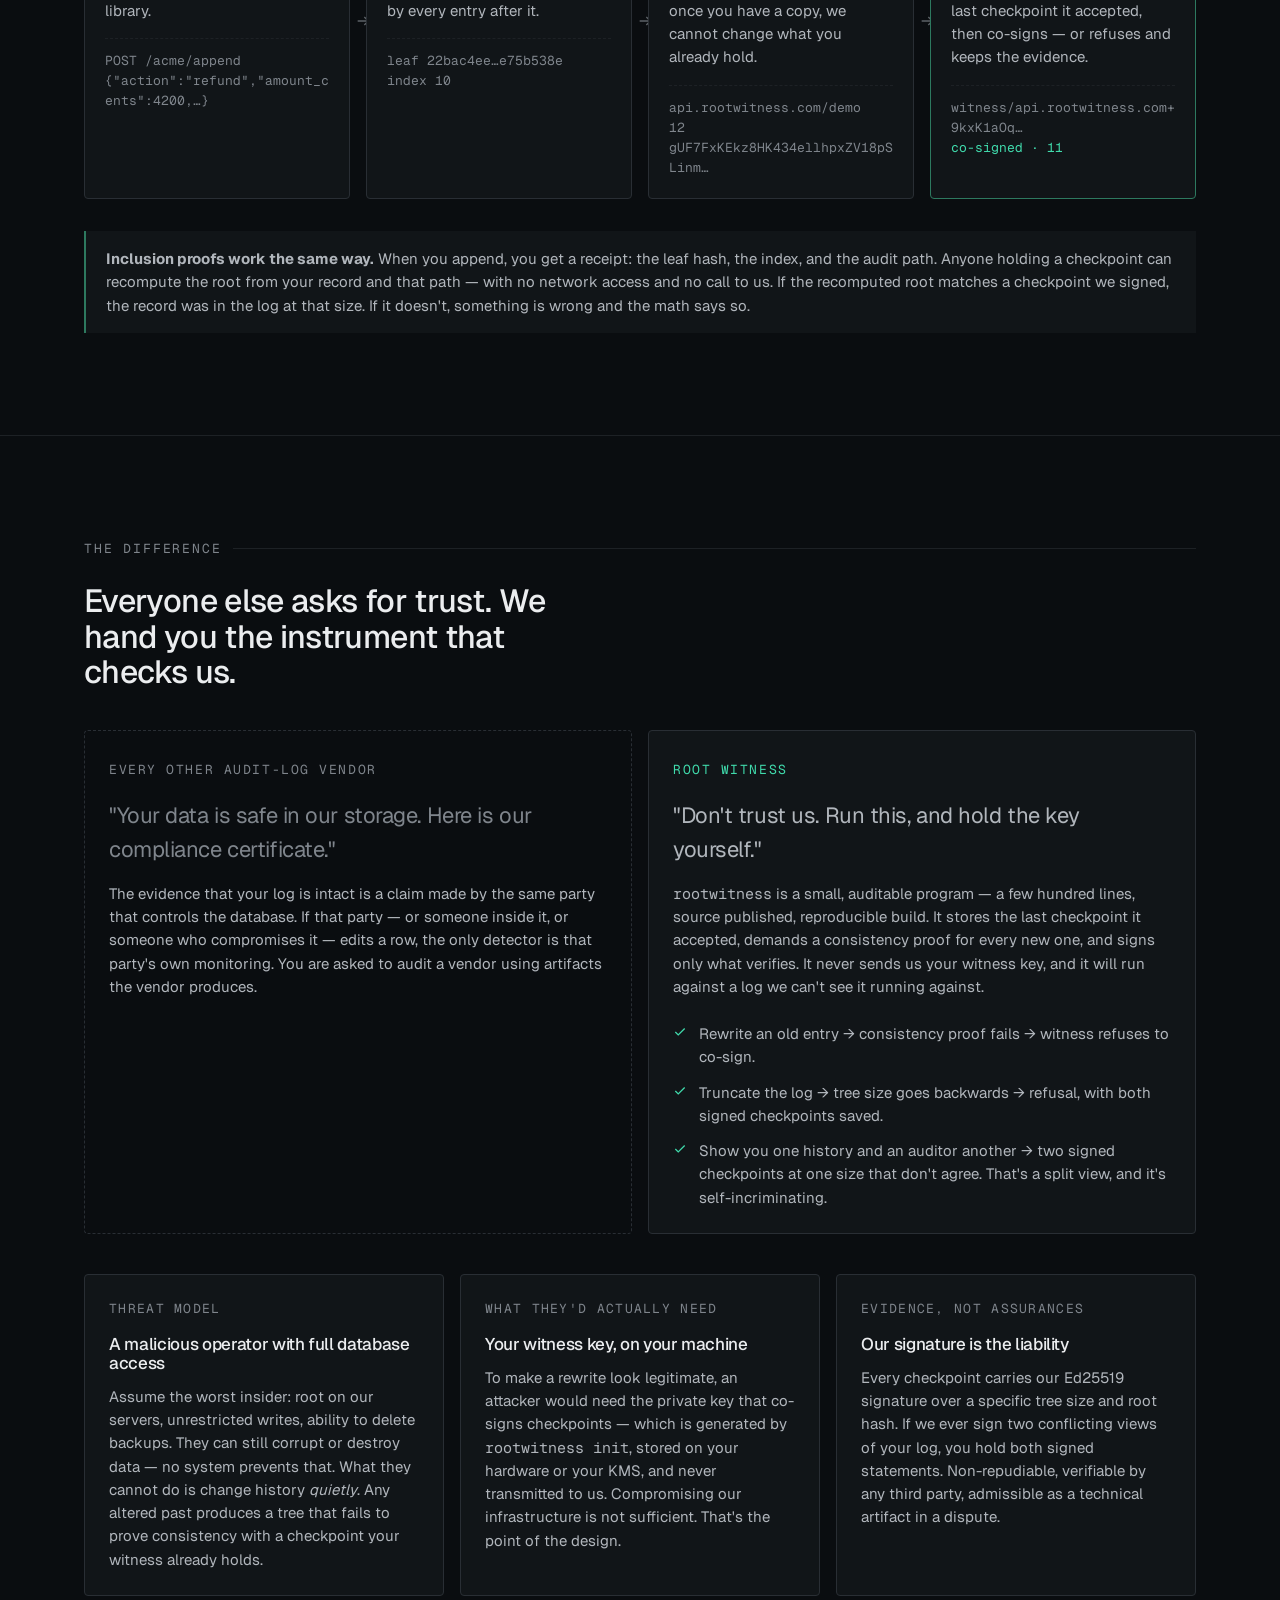
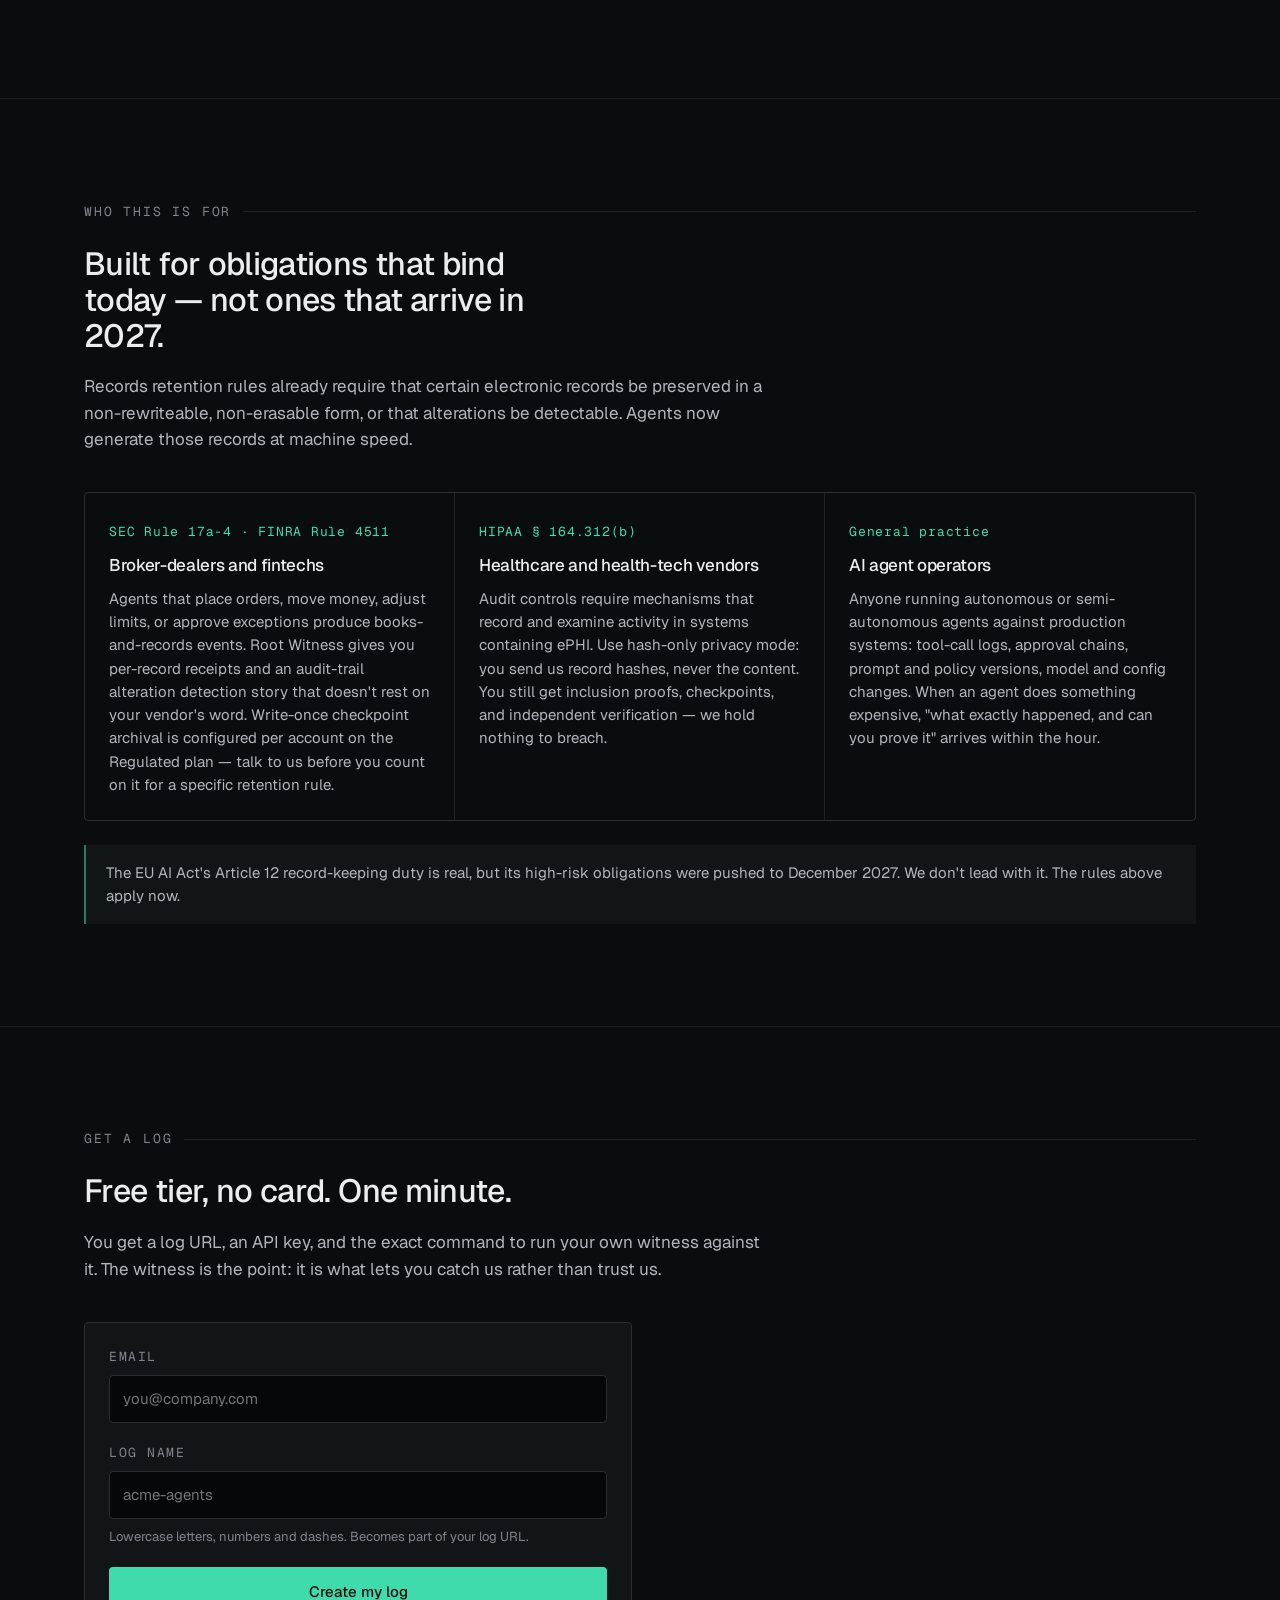
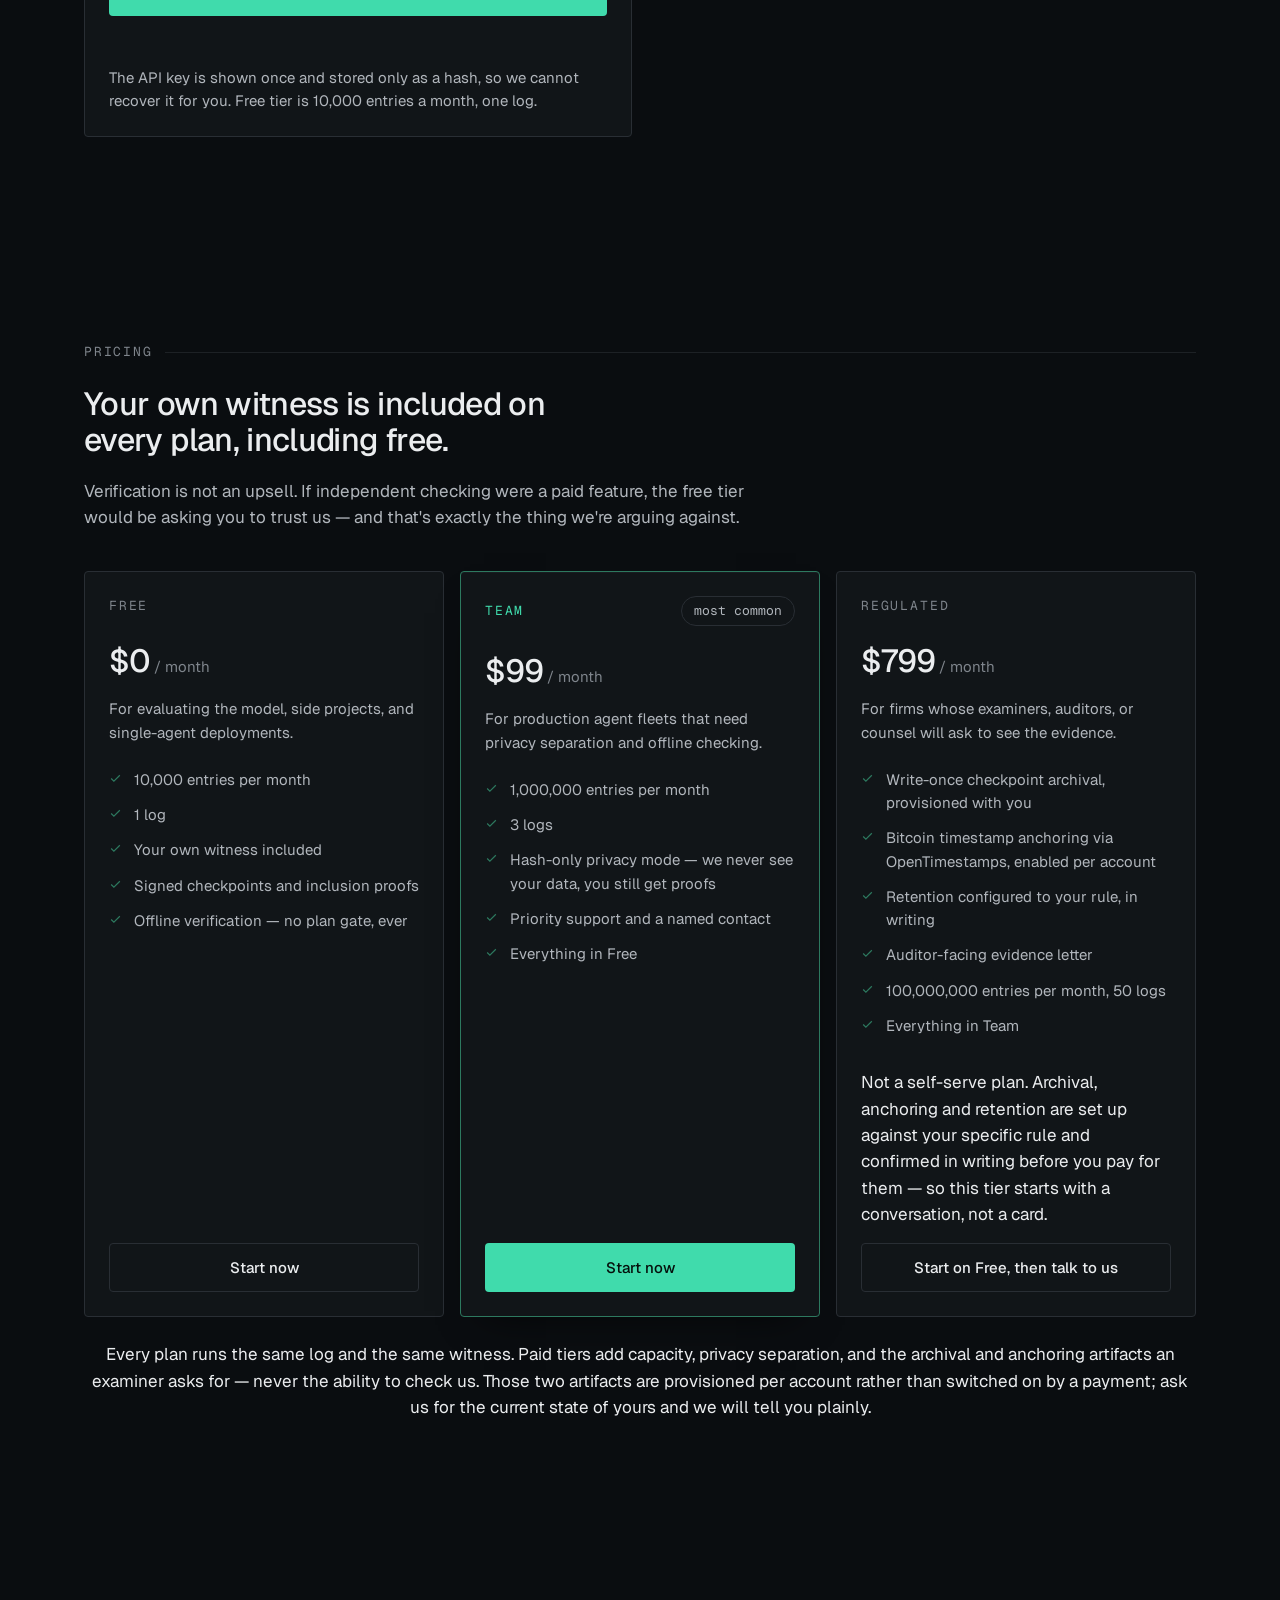
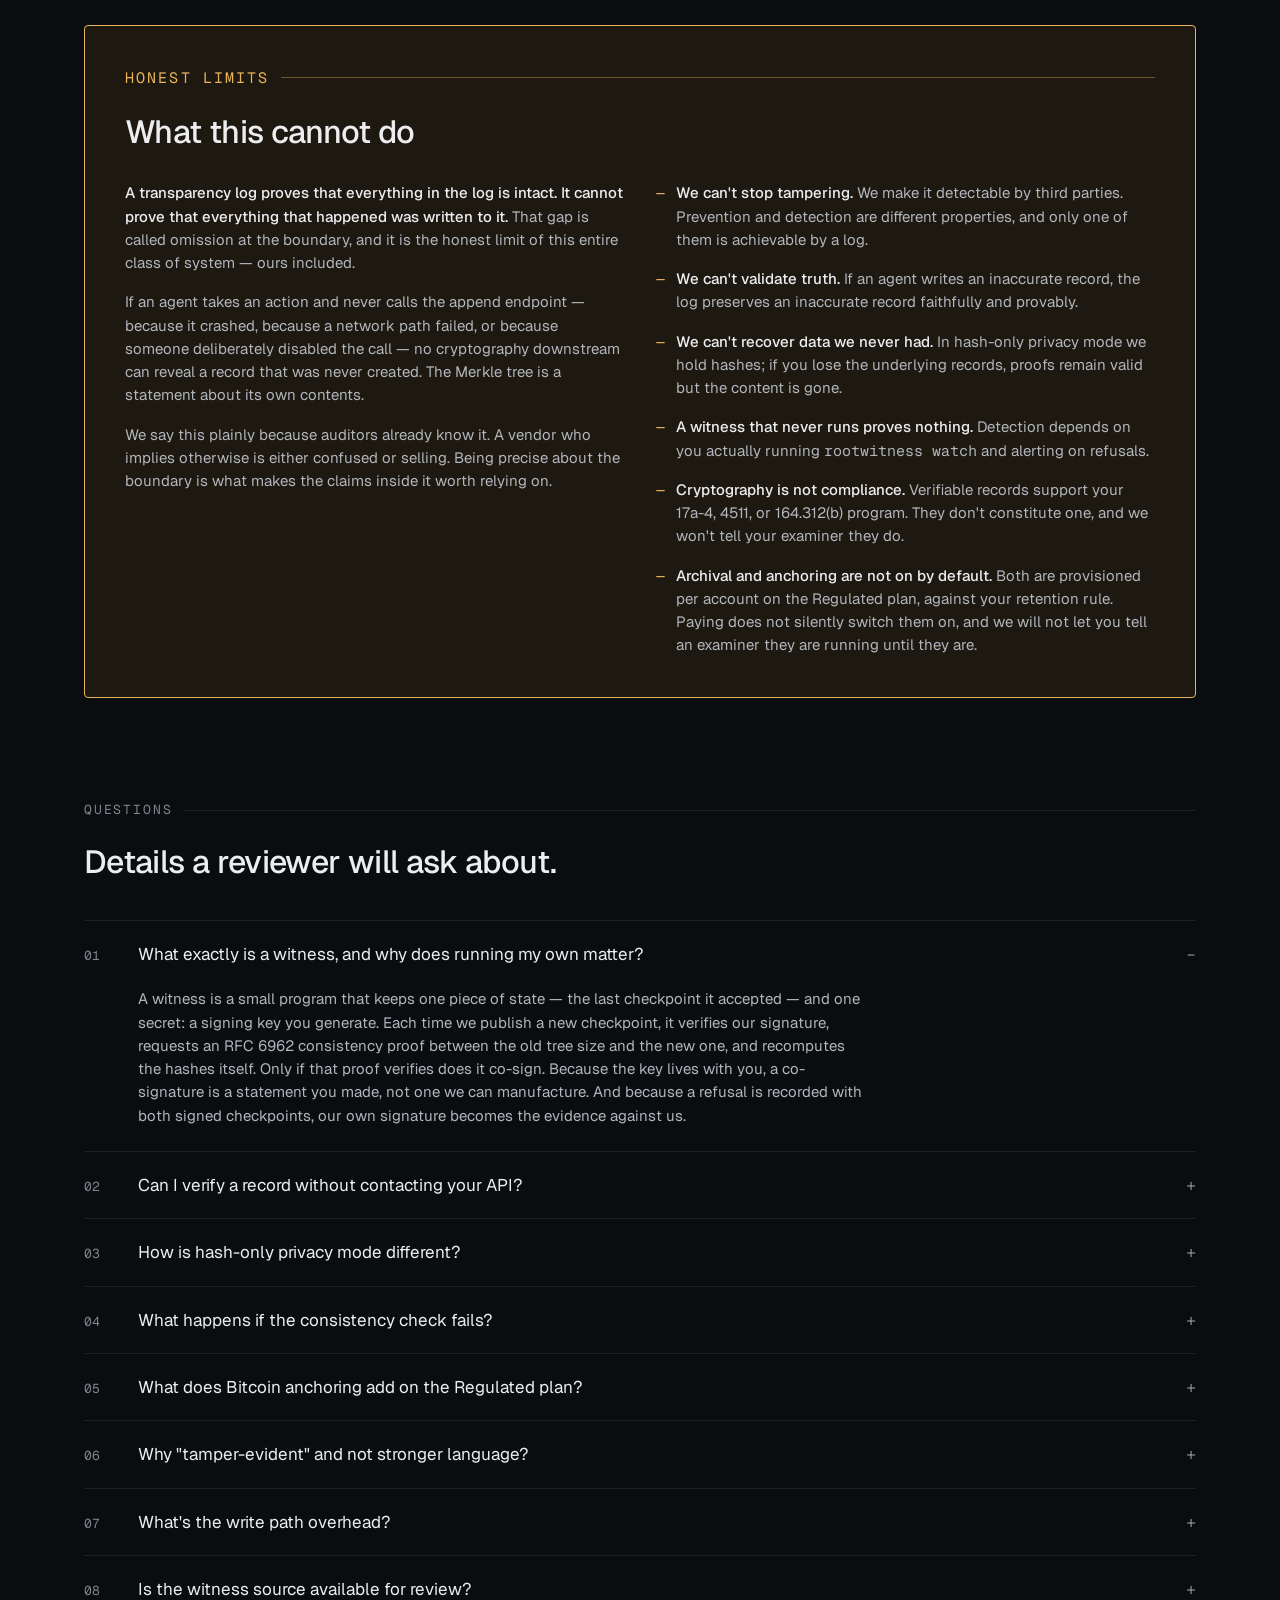
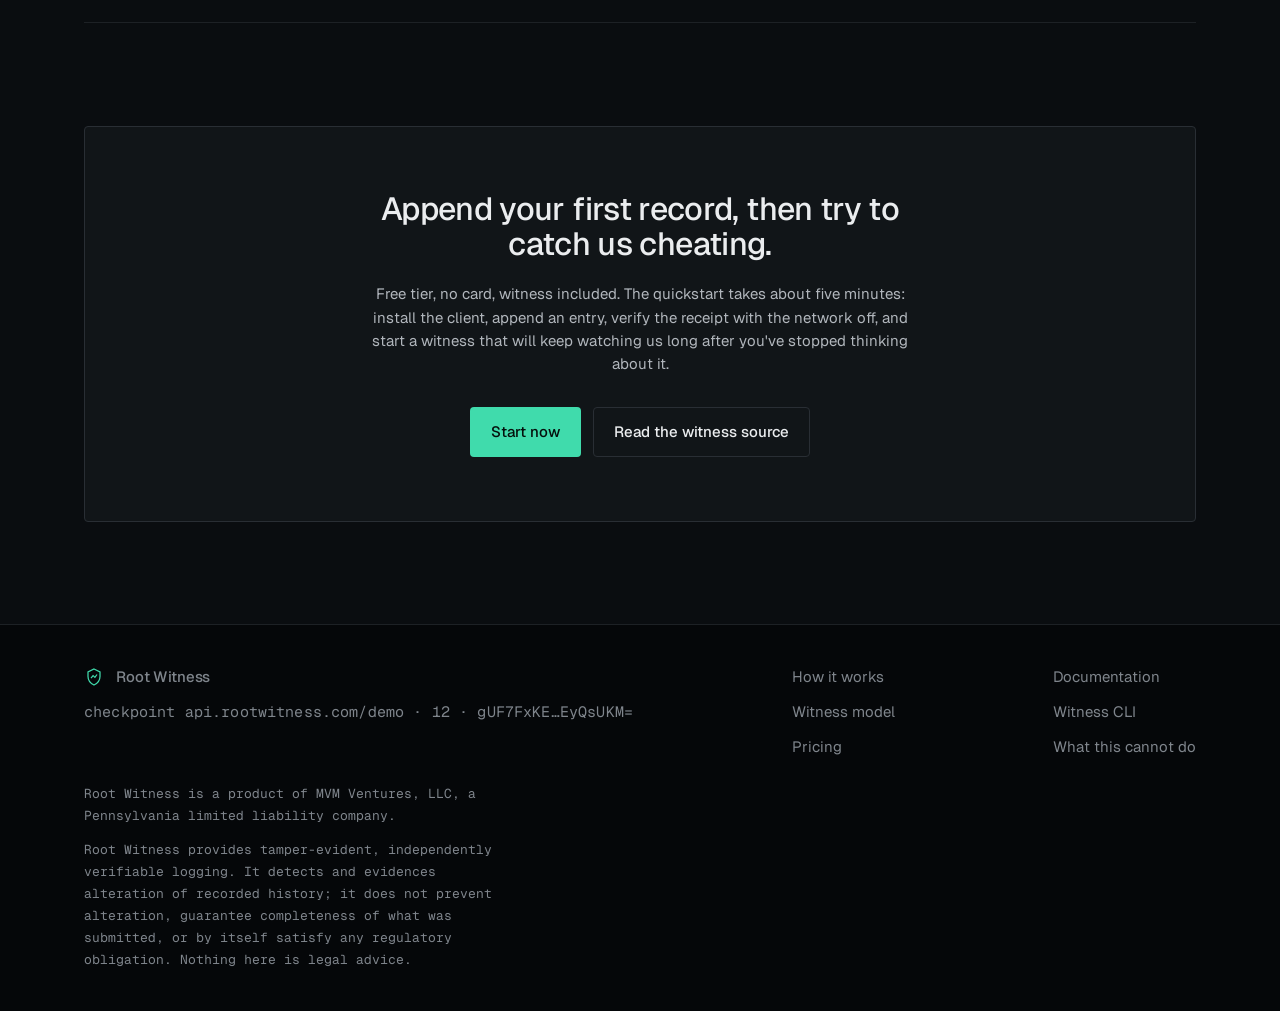
==== commit 04a2bd51: "Say only what the deployment can actually do The Regulated tier advertised write-once checkpoint arc" ====
--- a/index.html
+++ b/index.html
@@ -249,7 +249,8 @@
         <p>
           Agents that place orders, move money, adjust limits, or approve exceptions produce books-and-records
           events. Root Witness gives you per-record receipts and an audit-trail alteration detection story that
-          doesn't rest on your vendor's word — plus write-once checkpoint archival on the Regulated plan.
+          doesn't rest on your vendor's word. Write-once checkpoint archival is configured per account on the
+          Regulated plan — talk to us before you count on it for a specific retention rule.
         </p>
       </div>
       <div>
@@ -377,19 +378,25 @@
         <p class="price">$799<small> / month</small></p>
         <p class="pdesc">For firms whose examiners, auditors, or counsel will ask to see the evidence.</p>
         <ul>
-          <li><svg width="13" height="13" viewBox="0 0 24 24" fill="none" stroke="currentColor" stroke-width="2.2" aria-hidden="true"><path d="M20 6L9 17l-5-5"/></svg><span>Write-once checkpoint archival</span></li>
-          <li><svg width="13" height="13" viewBox="0 0 24 24" fill="none" stroke="currentColor" stroke-width="2.2" aria-hidden="true"><path d="M20 6L9 17l-5-5"/></svg><span>Bitcoin timestamp anchoring via OpenTimestamps</span></li>
-          <li><svg width="13" height="13" viewBox="0 0 24 24" fill="none" stroke="currentColor" stroke-width="2.2" aria-hidden="true"><path d="M20 6L9 17l-5-5"/></svg><span>Retention configuration</span></li>
+          <li><svg width="13" height="13" viewBox="0 0 24 24" fill="none" stroke="currentColor" stroke-width="2.2" aria-hidden="true"><path d="M20 6L9 17l-5-5"/></svg><span>Write-once checkpoint archival, provisioned with you</span></li>
+          <li><svg width="13" height="13" viewBox="0 0 24 24" fill="none" stroke="currentColor" stroke-width="2.2" aria-hidden="true"><path d="M20 6L9 17l-5-5"/></svg><span>Bitcoin timestamp anchoring via OpenTimestamps, enabled per account</span></li>
+          <li><svg width="13" height="13" viewBox="0 0 24 24" fill="none" stroke="currentColor" stroke-width="2.2" aria-hidden="true"><path d="M20 6L9 17l-5-5"/></svg><span>Retention configured to your rule, in writing</span></li>
           <li><svg width="13" height="13" viewBox="0 0 24 24" fill="none" stroke="currentColor" stroke-width="2.2" aria-hidden="true"><path d="M20 6L9 17l-5-5"/></svg><span>Auditor-facing evidence letter</span></li>
-          <li><svg width="13" height="13" viewBox="0 0 24 24" fill="none" stroke="currentColor" stroke-width="2.2" aria-hidden="true"><path d="M20 6L9 17l-5-5"/></svg><span>Priority support</span></li>
+          <li><svg width="13" height="13" viewBox="0 0 24 24" fill="none" stroke="currentColor" stroke-width="2.2" aria-hidden="true"><path d="M20 6L9 17l-5-5"/></svg><span>100,000,000 entries per month, 50 logs</span></li>
           <li><svg width="13" height="13" viewBox="0 0 24 24" fill="none" stroke="currentColor" stroke-width="2.2" aria-hidden="true"><path d="M20 6L9 17l-5-5"/></svg><span>Everything in Team</span></li>
         </ul>
-        <a class="btn btn-ghost" href="#signup">Start free, then upgrade</a>
+        <p class="microcopy" style="margin:0 0 var(--space-4)">
+          Not a self-serve plan. Archival, anchoring and retention are set up against your specific rule and
+          confirmed in writing before you pay for them — so this tier starts with a conversation, not a card.
+        </p>
+        <a class="btn btn-ghost" href="#signup">Start on Free, then talk to us</a>
       </div>
     </div>
     <p class="microcopy" style="margin-top:var(--space-6);text-align:center">
       Every plan runs the same log and the same witness. Paid tiers add capacity, privacy separation, and
       the archival and anchoring artifacts an examiner asks for — never the ability to check us.
+      Those two artifacts are provisioned per account rather than switched on by a payment; ask us for the
+      current state of yours and we will tell you plainly.
     </p>
   </div>
 </section>
@@ -425,6 +432,7 @@
             <li><strong>We can't recover data we never had.</strong> In hash-only privacy mode we hold hashes; if you lose the underlying records, proofs remain valid but the content is gone.</li>
             <li><strong>A witness that never runs proves nothing.</strong> Detection depends on you actually running <code class="mono">rootwitness watch</code> and alerting on refusals.</li>
             <li><strong>Cryptography is not compliance.</strong> Verifiable records support your 17a-4, 4511, or 164.312(b) program. They don't constitute one, and we won't tell your examiner they do.</li>
+            <li><strong>Archival and anchoring are not on by default.</strong> Both are provisioned per account on the Regulated plan, against your retention rule. Paying does not silently switch them on, and we will not let you tell an examiner they are running until they are.</li>
           </ul>
         </div>
       </div>
@@ -458,6 +466,7 @@
       <details>
         <summary><span class="q">05</span> What does Bitcoin anchoring add on the Regulated plan?</summary>
         <p>OpenTimestamps commits a checkpoint's root hash into a Bitcoin transaction, producing a timestamp attestation nobody — including us — can backdate. It answers a different question than the witness does: not "is the history consistent" but "did this root hash exist by this date," provable to a third party who has never heard of us. Combined with write-once checkpoint archival, it's the package auditors tend to ask for.</p>
+        <p>Two caveats we would rather you heard from us. A freshly submitted attestation is a calendar server's promise, not yet Bitcoin evidence — it becomes evidence once a block confirms, and our tooling reports which of the two you are holding. And anchoring is enabled per account rather than by paying, because the cadence and the retention rule are yours to choose. Ask and we will tell you exactly what is running on your account.</p>
       </details>
       <details>
         <summary><span class="q">06</span> Why "tamper-evident" and not stronger language?</summary>
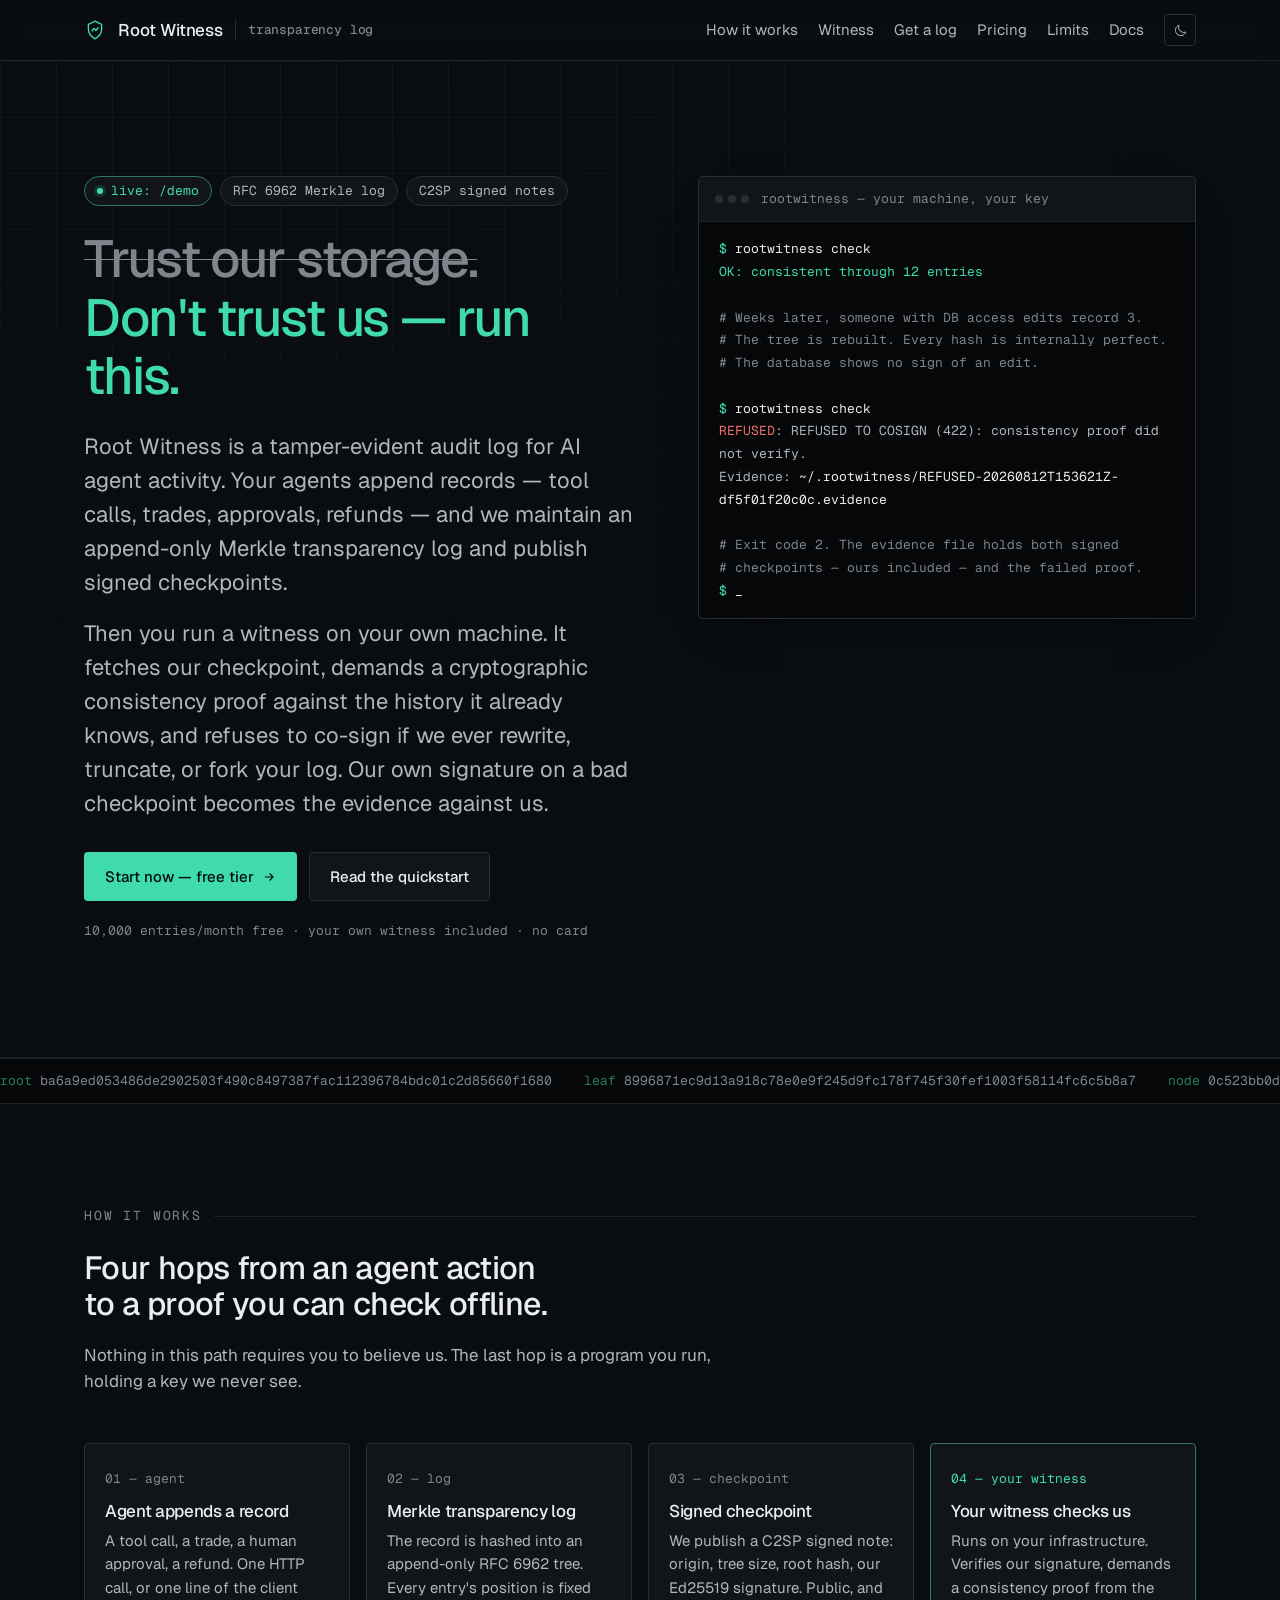
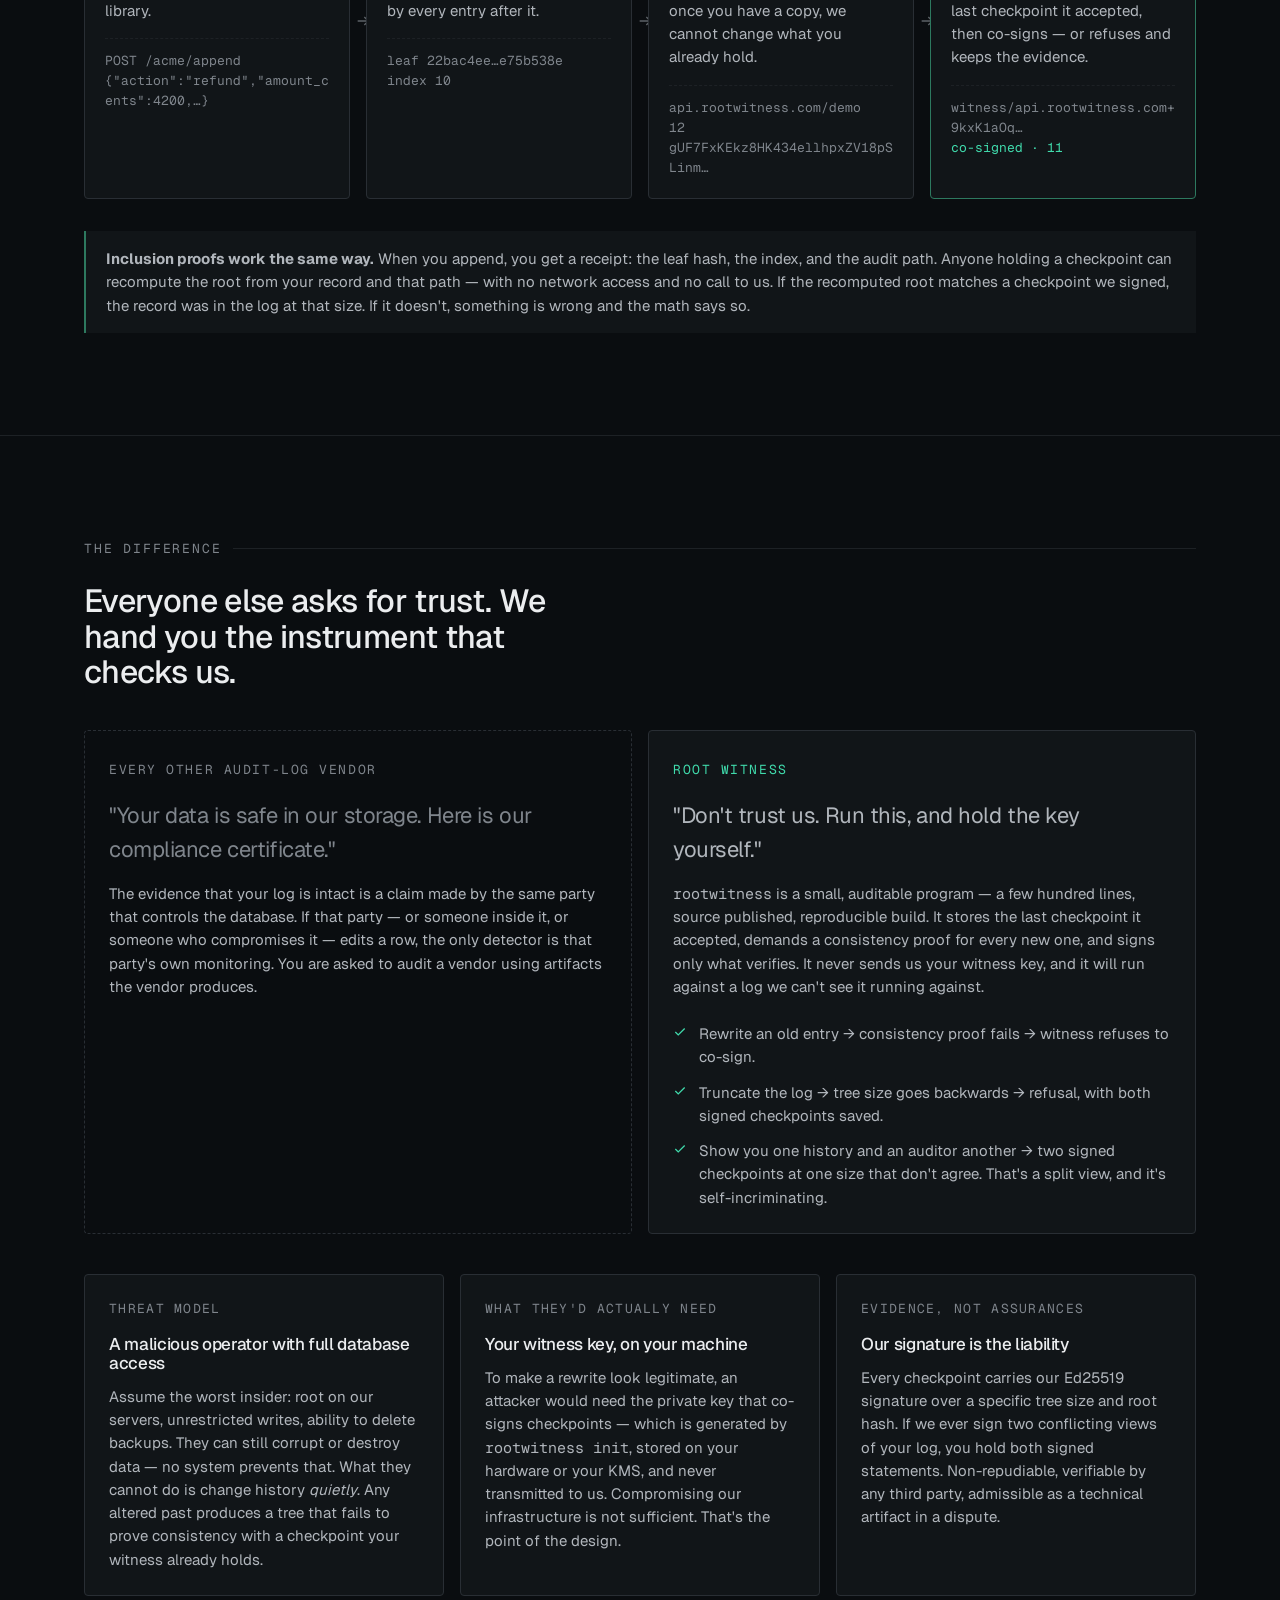
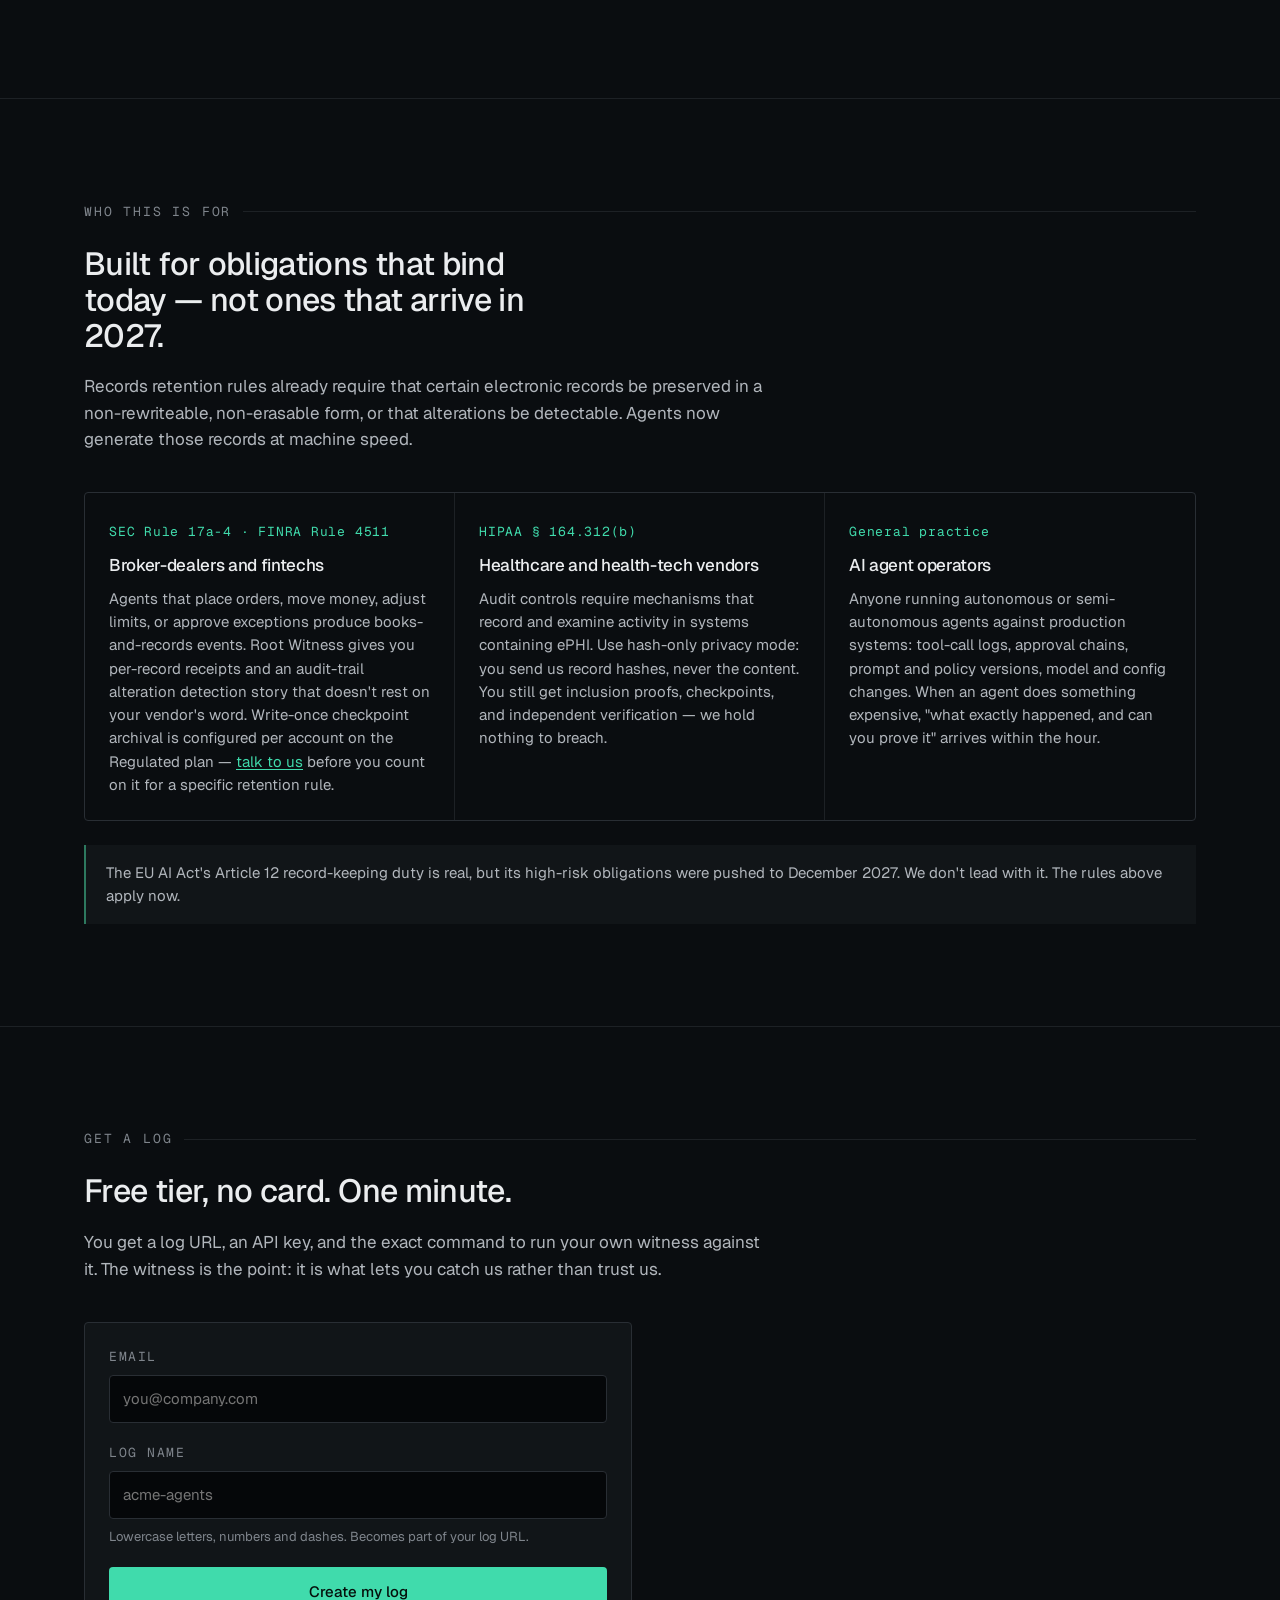
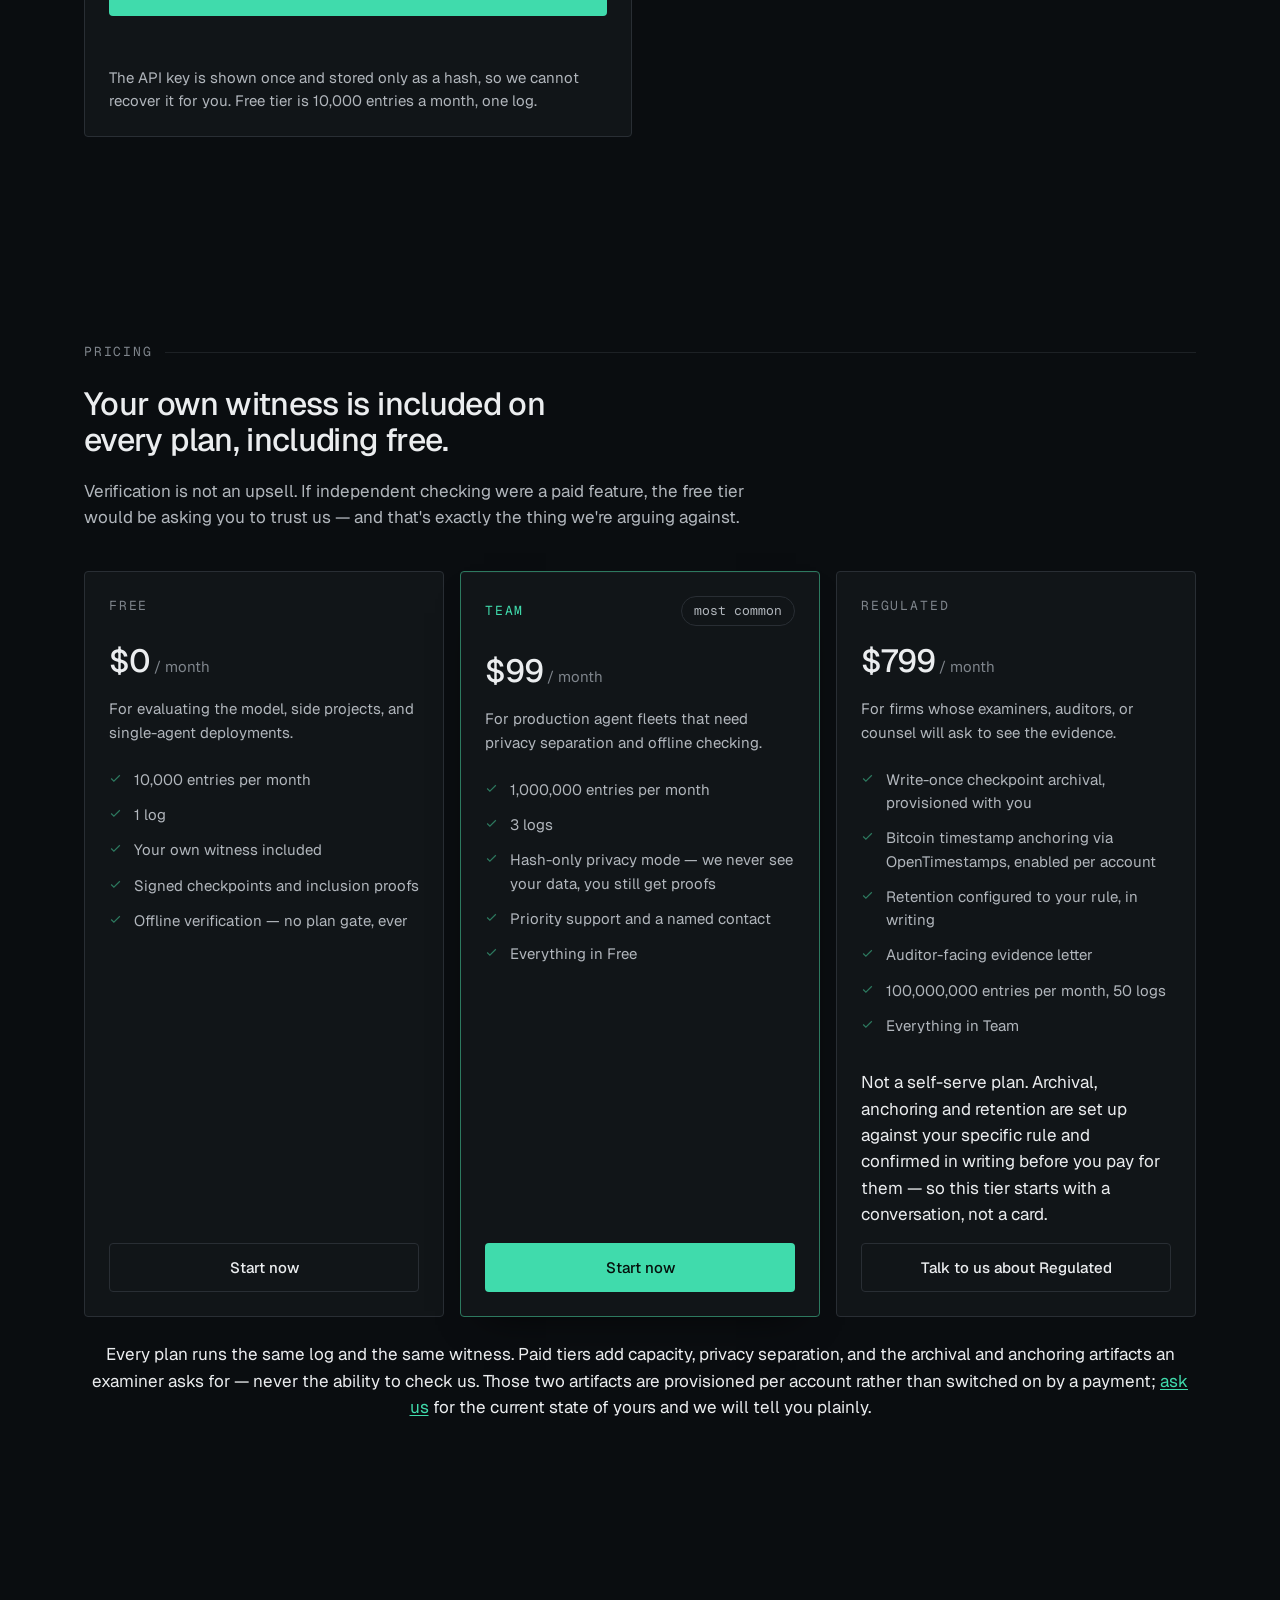
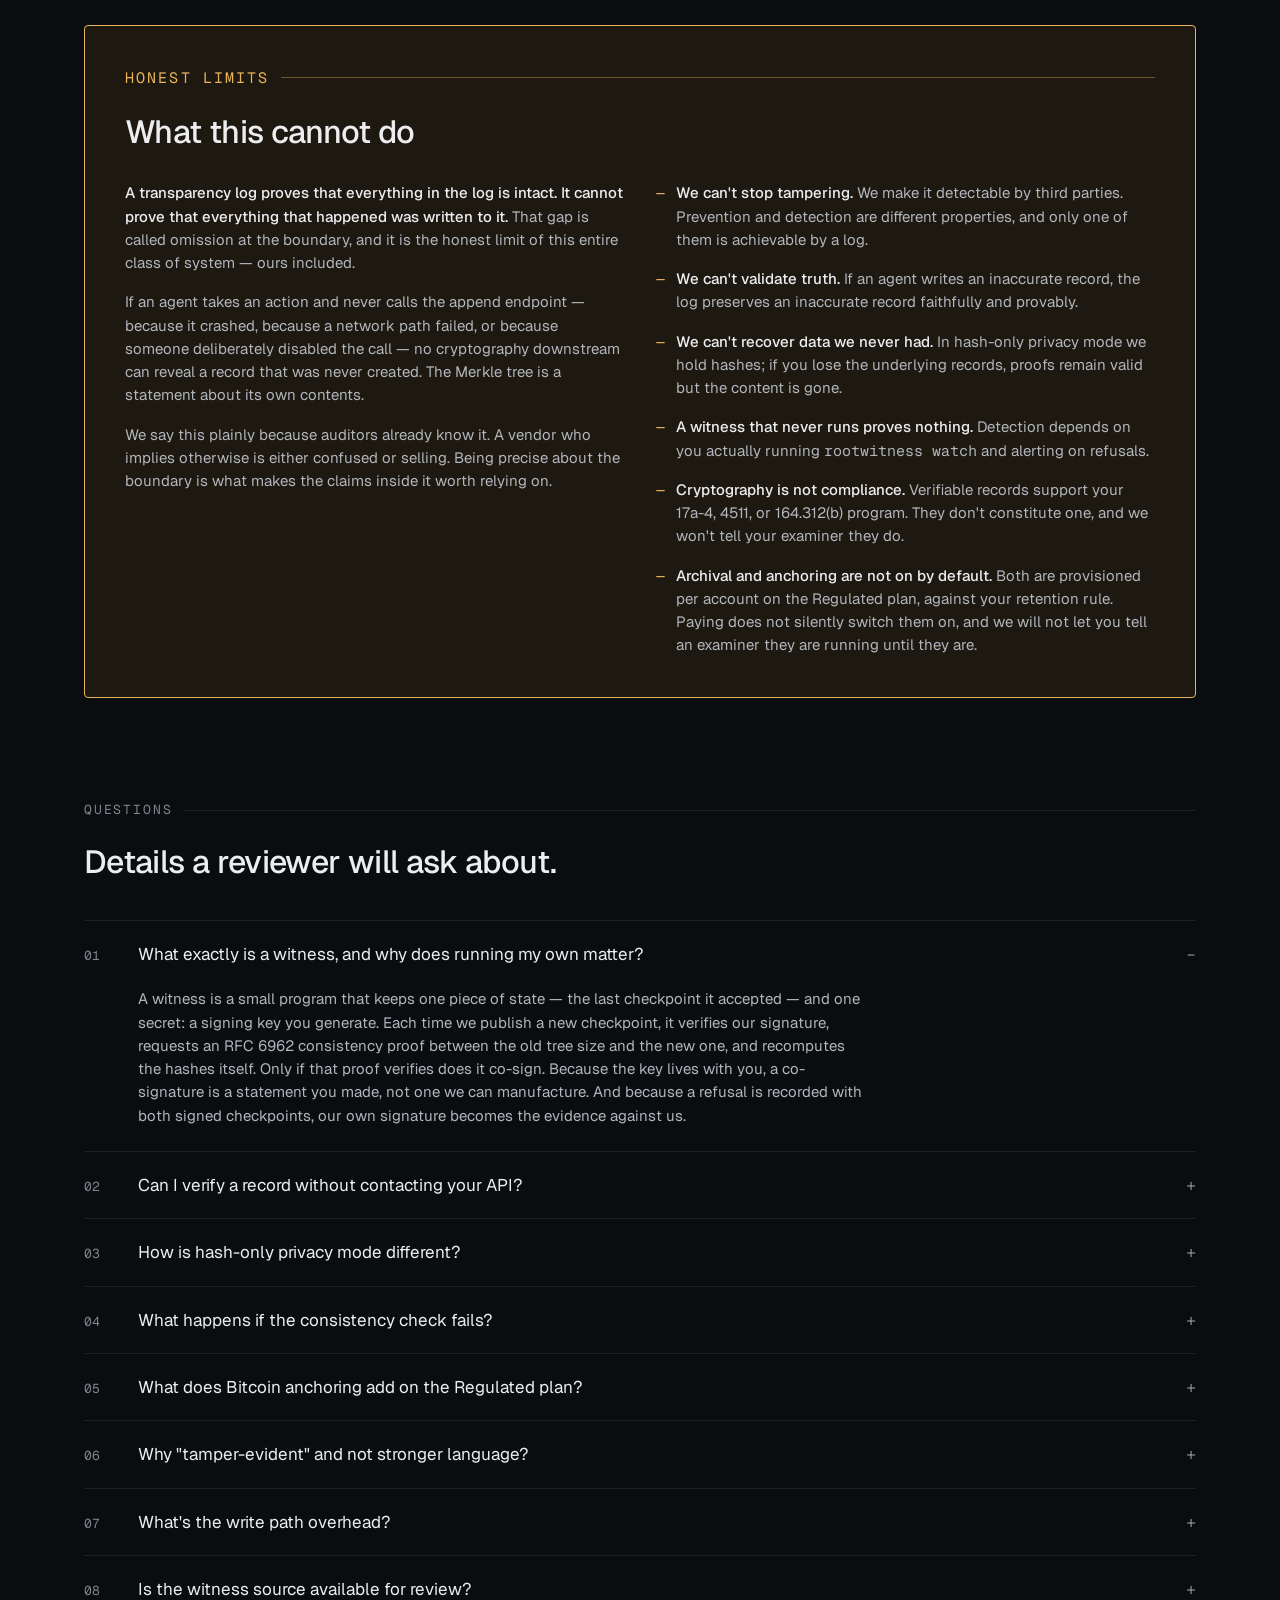
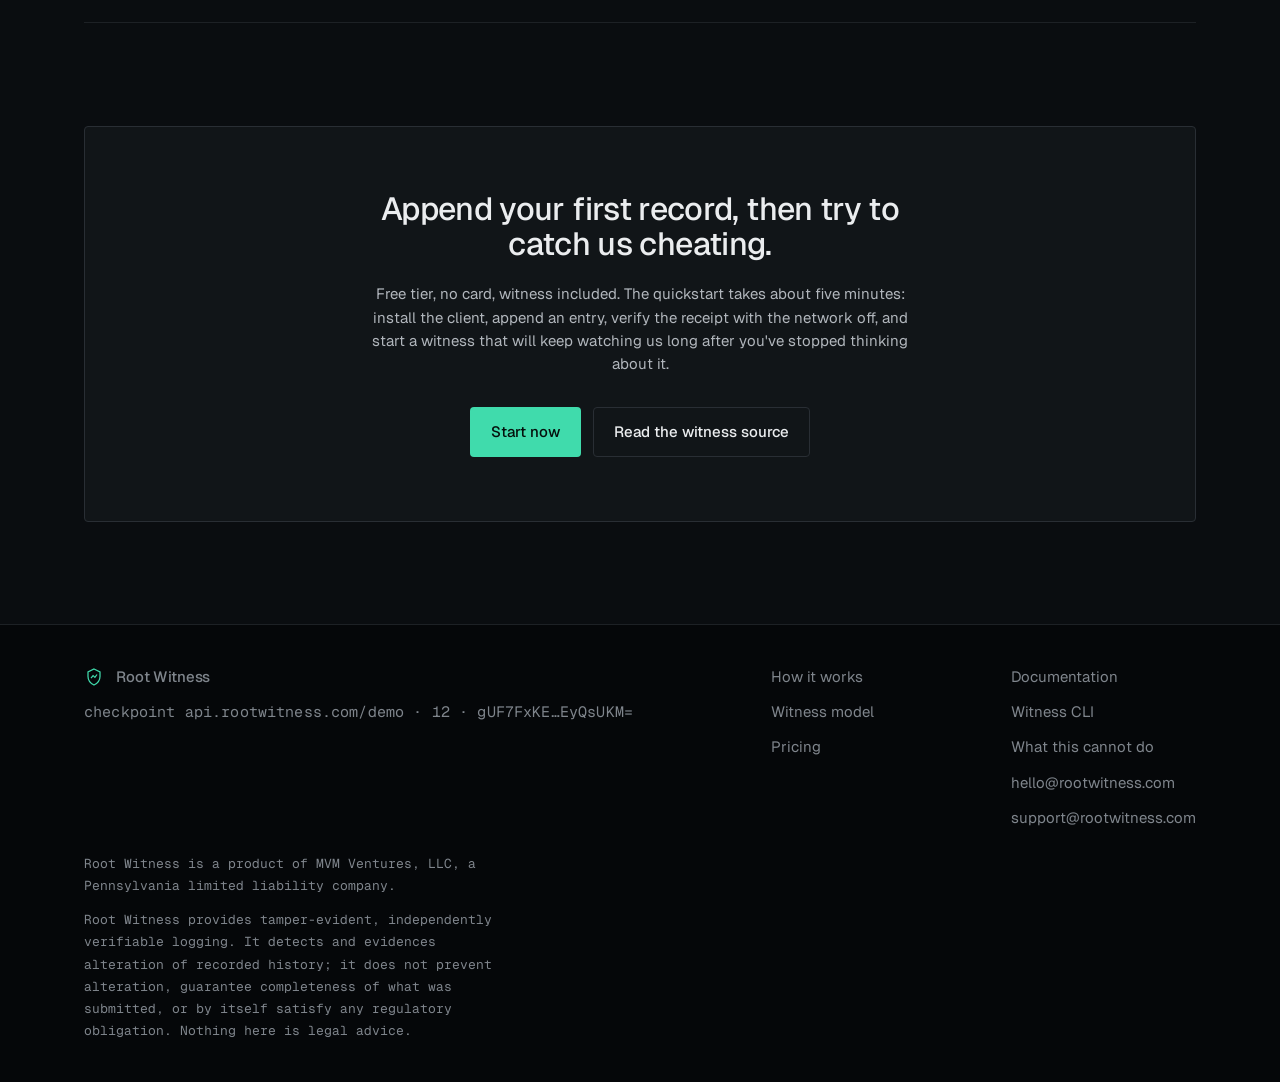
==== commit 825d06d5: "Give the talk-to-us paths somewhere to go Three places invited a conversation and then scrolled the " ====
--- a/index.html
+++ b/index.html
@@ -250,7 +250,7 @@
           Agents that place orders, move money, adjust limits, or approve exceptions produce books-and-records
           events. Root Witness gives you per-record receipts and an audit-trail alteration detection story that
           doesn't rest on your vendor's word. Write-once checkpoint archival is configured per account on the
-          Regulated plan — talk to us before you count on it for a specific retention rule.
+          Regulated plan — <a href="mailto:hello@rootwitness.com?subject=Write-once%20archival%20and%20my%20retention%20rule">talk to us</a> before you count on it for a specific retention rule.
         </p>
       </div>
       <div>
@@ -389,13 +389,13 @@
           Not a self-serve plan. Archival, anchoring and retention are set up against your specific rule and
           confirmed in writing before you pay for them — so this tier starts with a conversation, not a card.
         </p>
-        <a class="btn btn-ghost" href="#signup">Start on Free, then talk to us</a>
+        <a class="btn btn-ghost" href="mailto:hello@rootwitness.com?subject=Regulated%20plan%20enquiry&amp;body=Which%20retention%20rule%20are%20you%20working%20to%3F%20Roughly%20how%20many%20records%20per%20month%3F%0A%0A">Talk to us about Regulated</a>
       </div>
     </div>
     <p class="microcopy" style="margin-top:var(--space-6);text-align:center">
       Every plan runs the same log and the same witness. Paid tiers add capacity, privacy separation, and
       the archival and anchoring artifacts an examiner asks for — never the ability to check us.
-      Those two artifacts are provisioned per account rather than switched on by a payment; ask us for the
+      Those two artifacts are provisioned per account rather than switched on by a payment; <a href="mailto:hello@rootwitness.com?subject=Current%20state%20of%20archival%20and%20anchoring">ask us</a> for the
       current state of yours and we will tell you plainly.
     </p>
   </div>
@@ -525,6 +525,8 @@
       <a href="./docs.html">Documentation</a>
       <a href="./docs.html#witness">Witness CLI</a>
       <a href="#limits">What this cannot do</a>
+      <a href="mailto:hello@rootwitness.com">hello@rootwitness.com</a>
+      <a href="mailto:support@rootwitness.com">support@rootwitness.com</a>
     </div>
     <div class="col" style="max-width:38ch">
       <p class="legal">
--- a/style.css
+++ b/style.css
@@ -323,6 +323,17 @@
 .finale h2 { font-size: var(--text-xl); margin-inline: auto; max-width: 24ch; }
 .finale p { color: var(--text-2); margin: var(--space-5) auto 0; max-width: 56ch; font-size: var(--text-sm); }
 .finale .cta-row { display: flex; gap: var(--space-3); justify-content: center; margin-top: var(--space-8); flex-wrap: wrap; }
+
+/* Inline prose links. base.css strips decoration globally for nav/button use, so links that
+   sit inside a sentence need it back or they are invisible to a reader. */
+.aud p a, .microcopy a, .lede a, .prose a {
+  color: var(--accent);
+  text-decoration: underline;
+  text-underline-offset: 2px;
+  text-decoration-thickness: 1px;
+  transition: opacity .15s;
+}
+.aud p a:hover, .microcopy a:hover, .lede a:hover, .prose a:hover { opacity: .72; }
 
 /* ---------- footer ---------- */
 footer.site { border-top: var(--border-w) solid var(--line-soft); padding-block: var(--space-10); background: var(--bg-deep); }
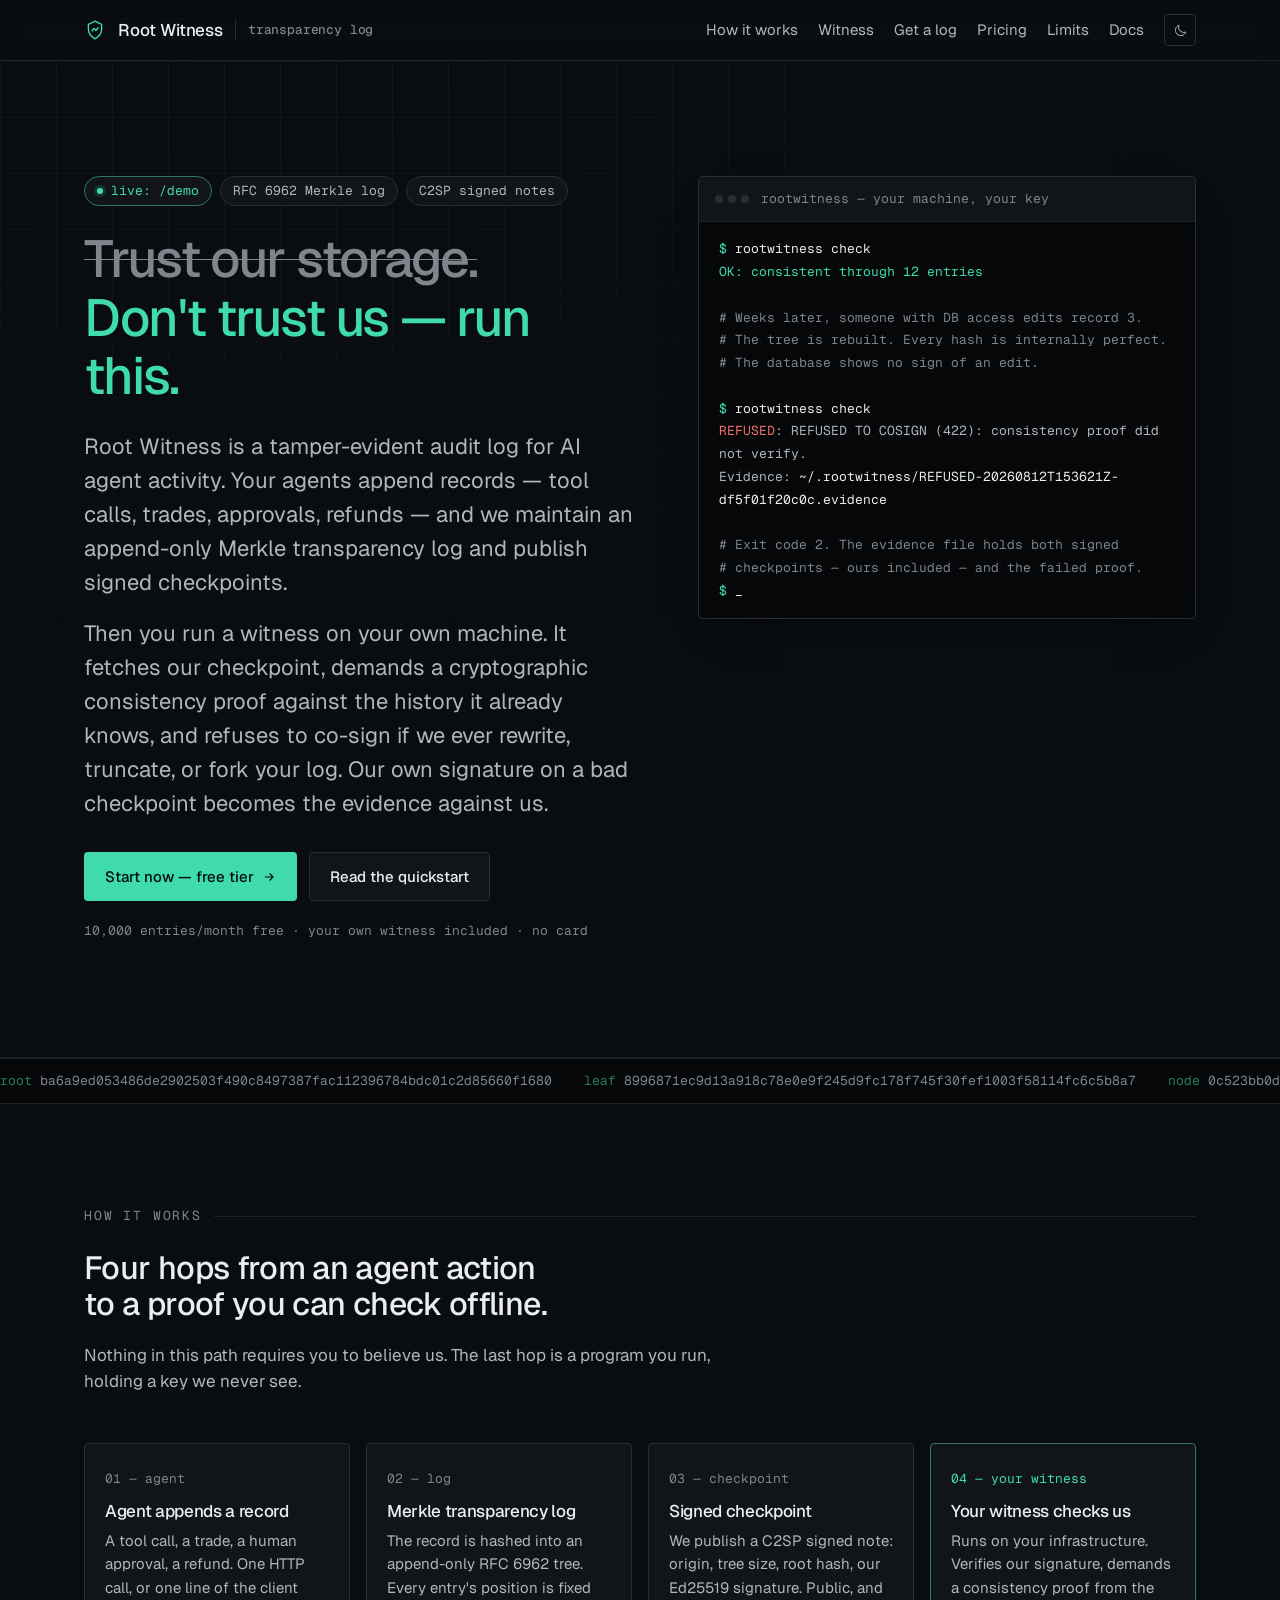
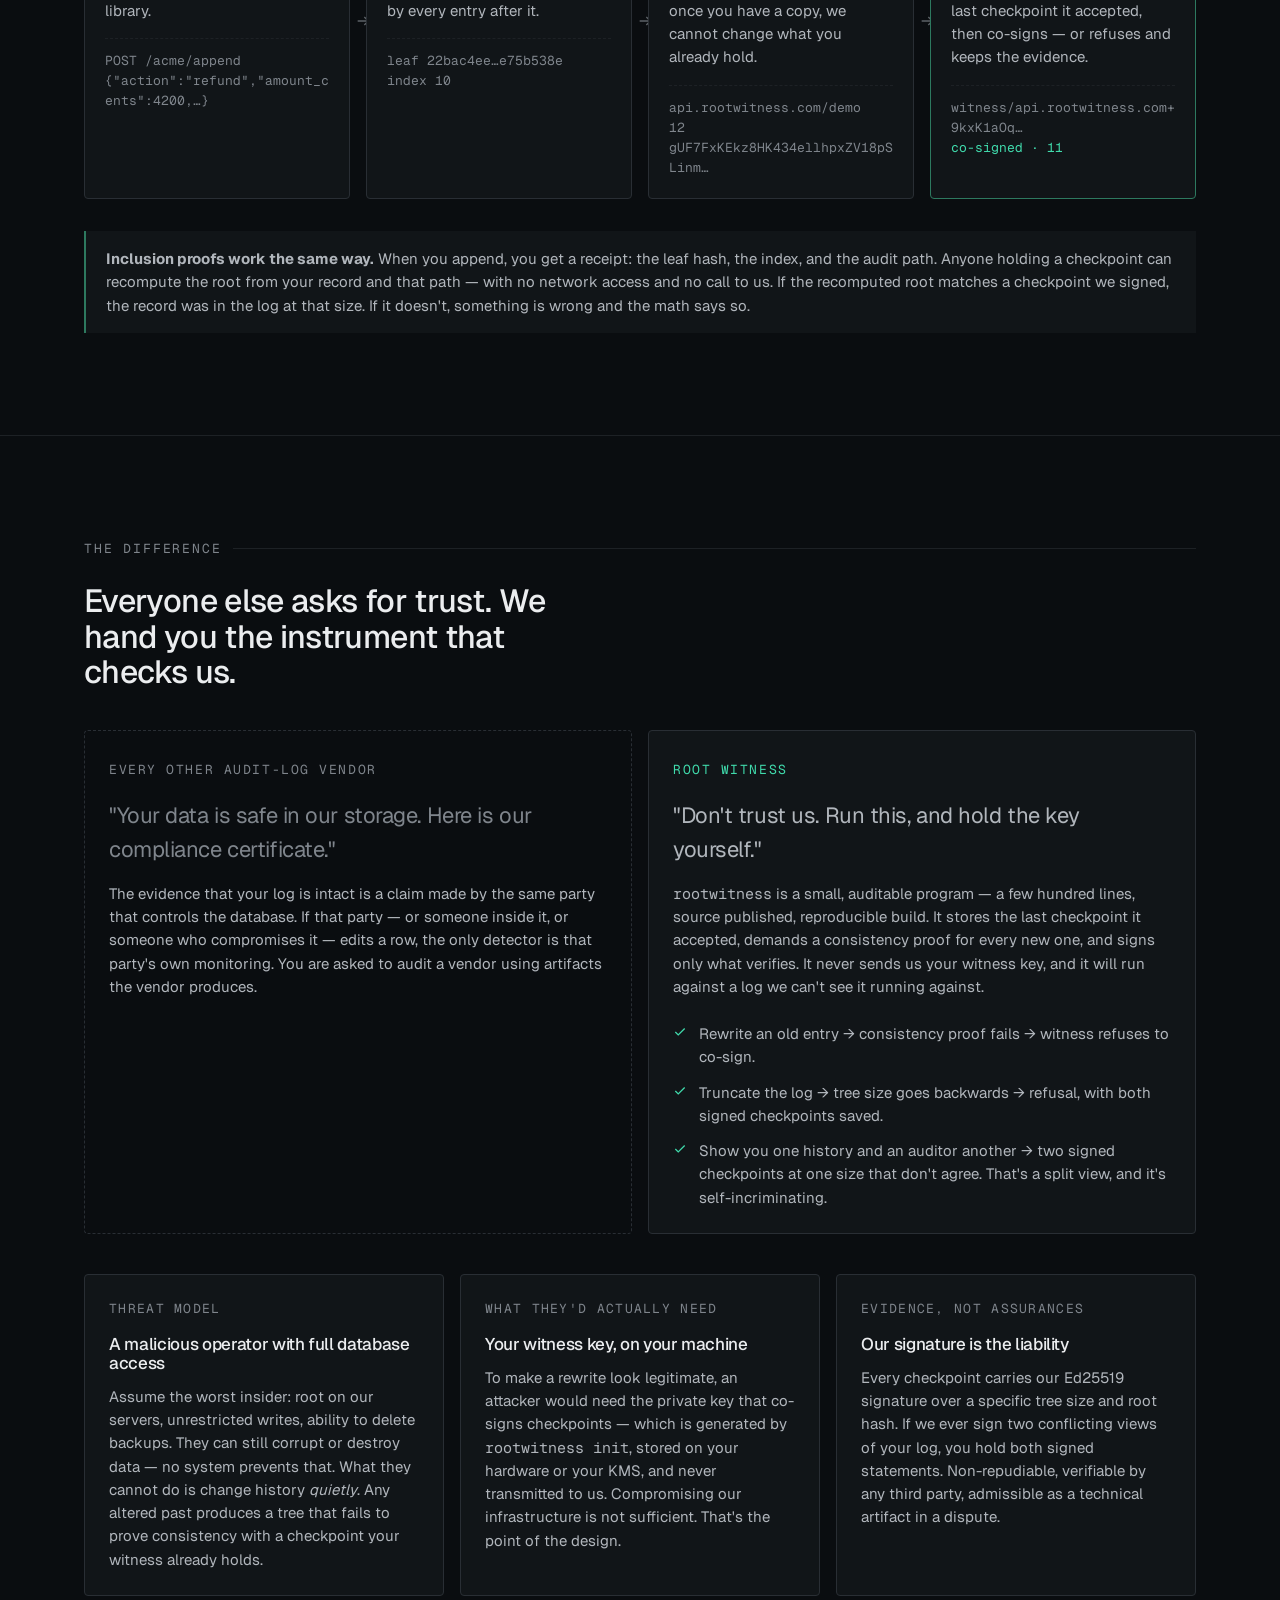
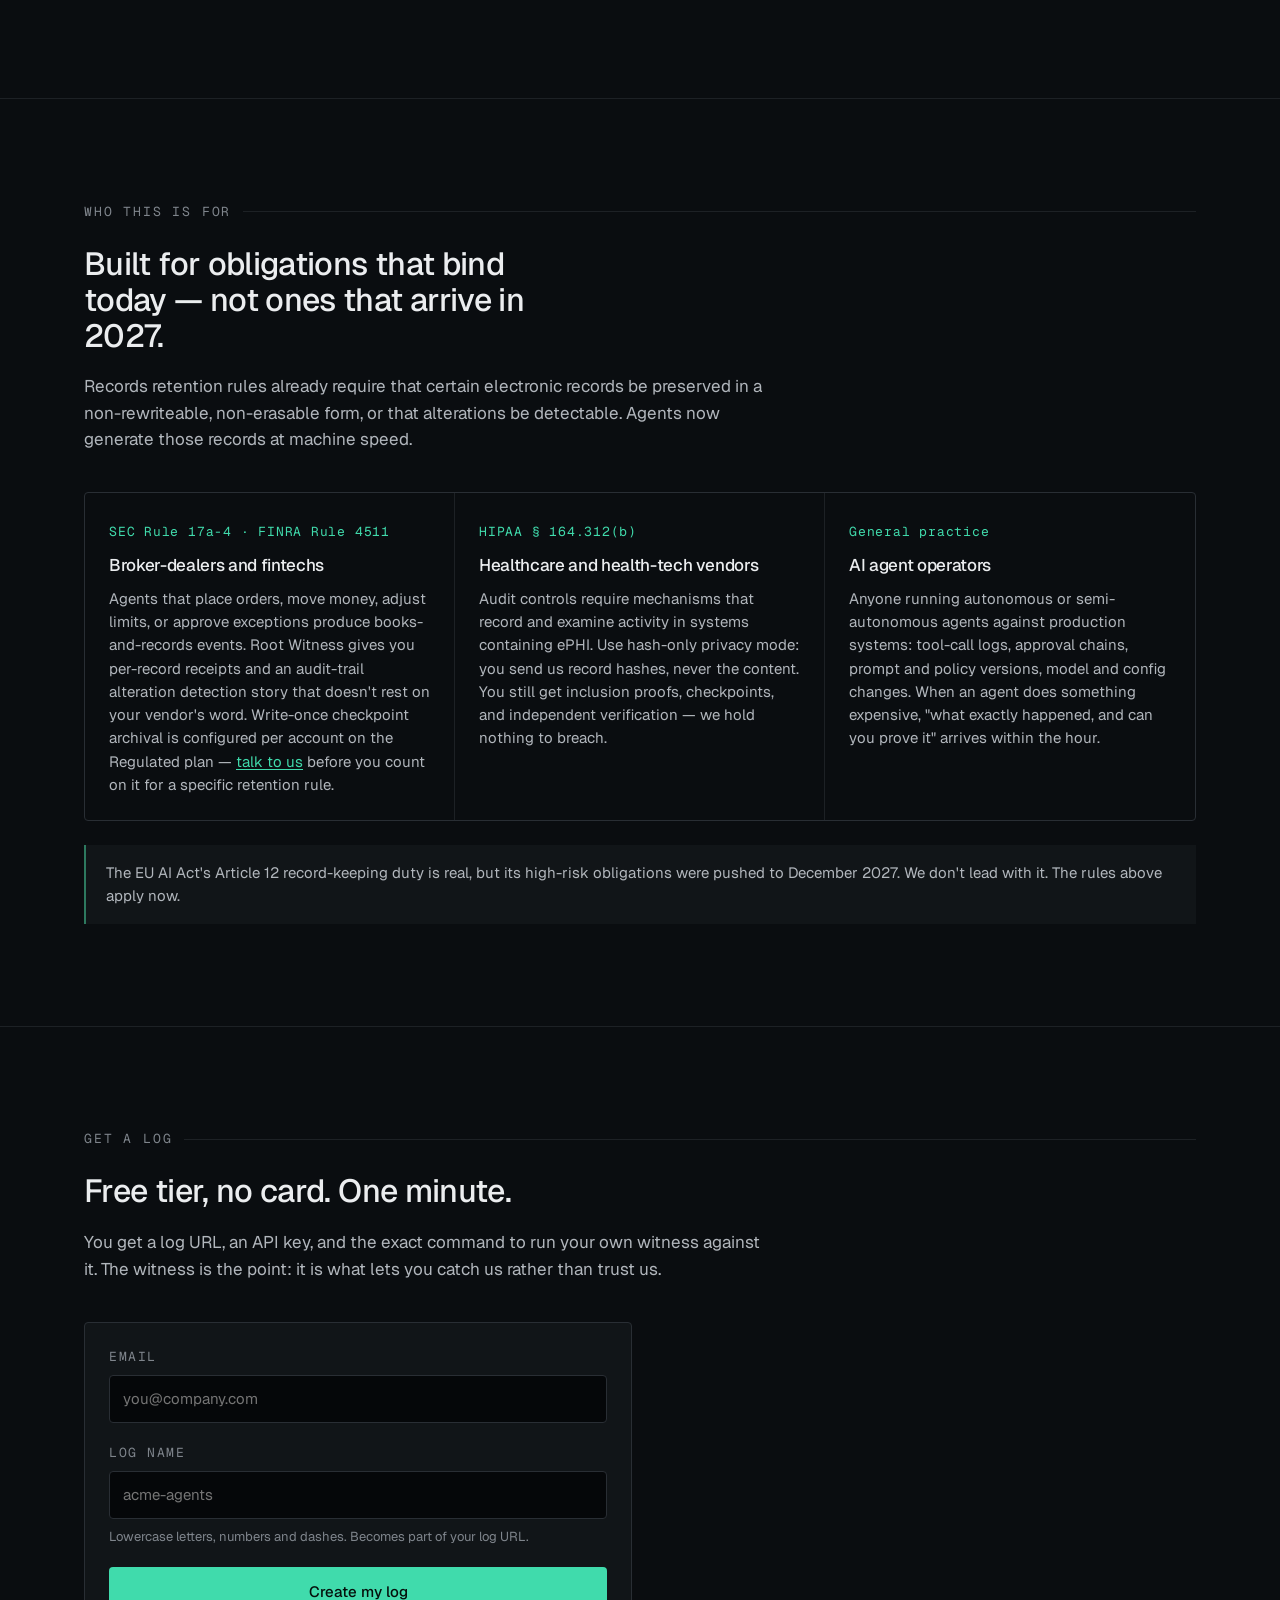
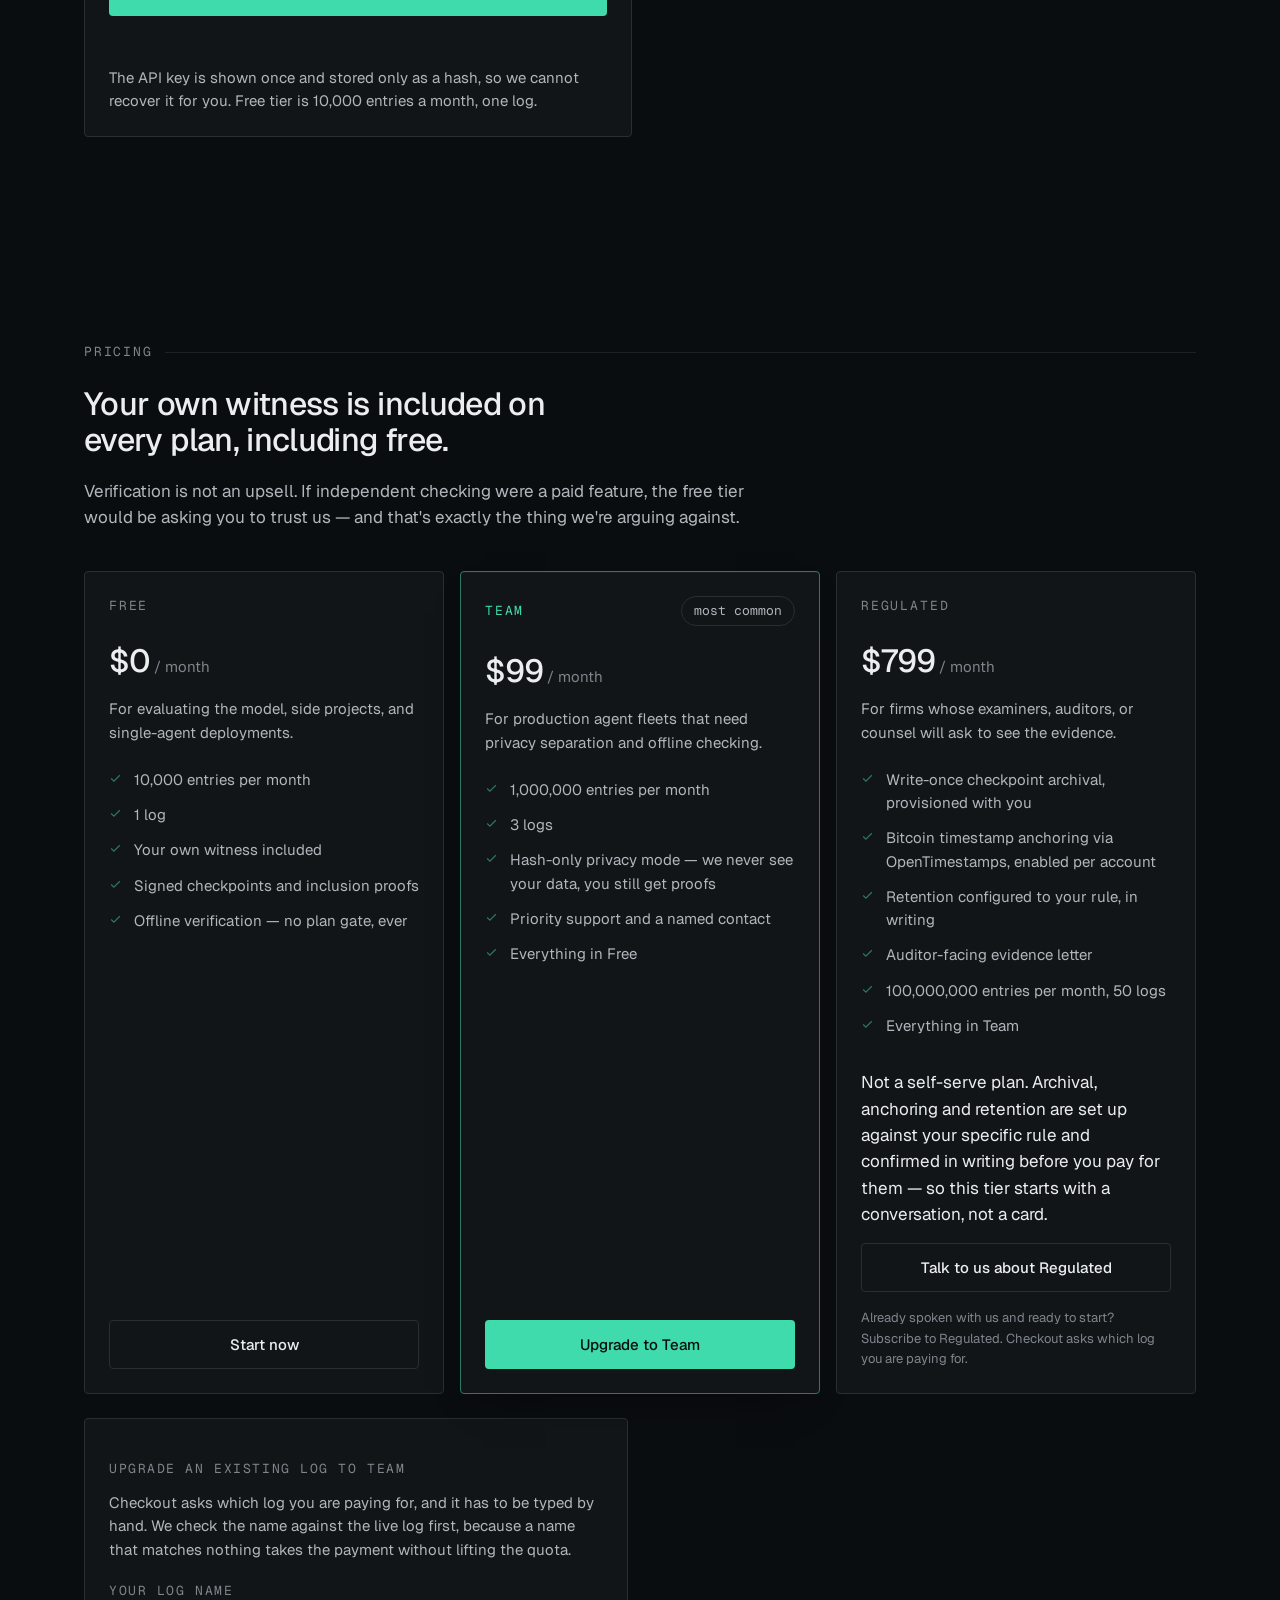
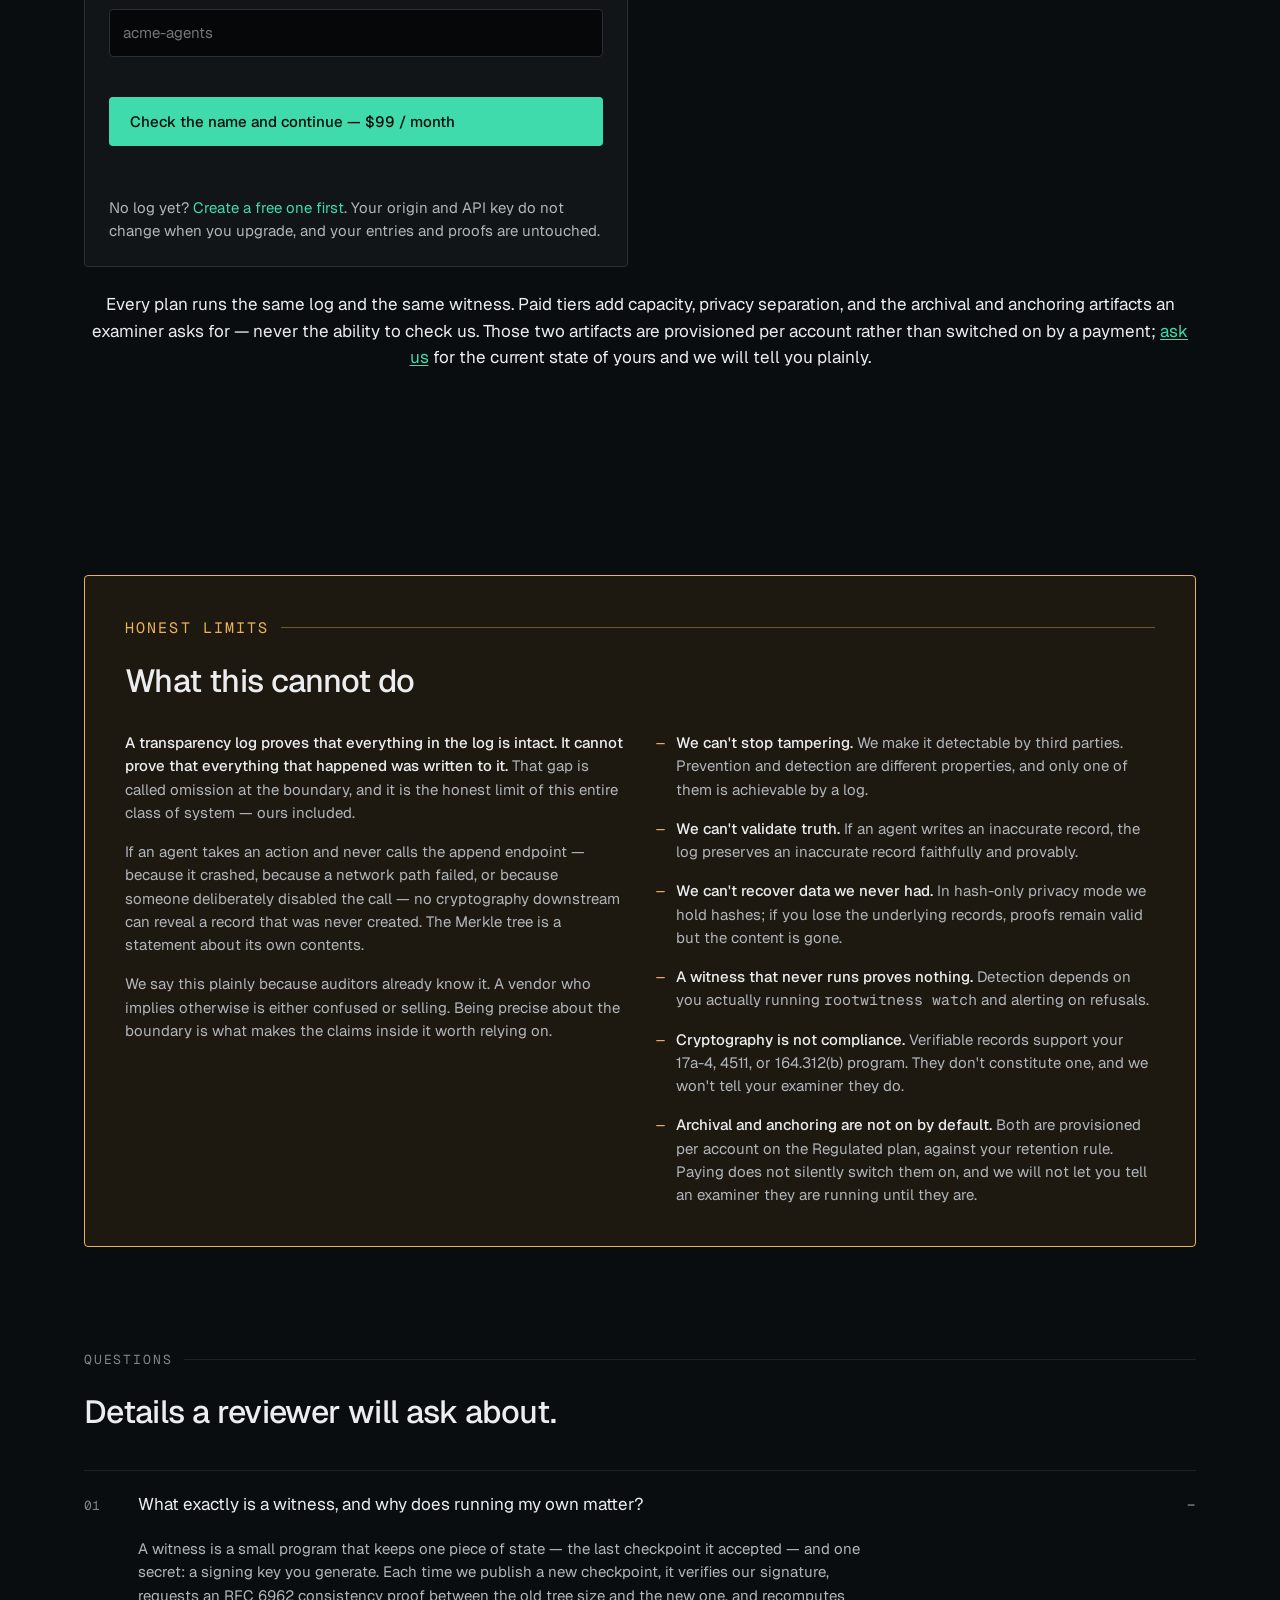
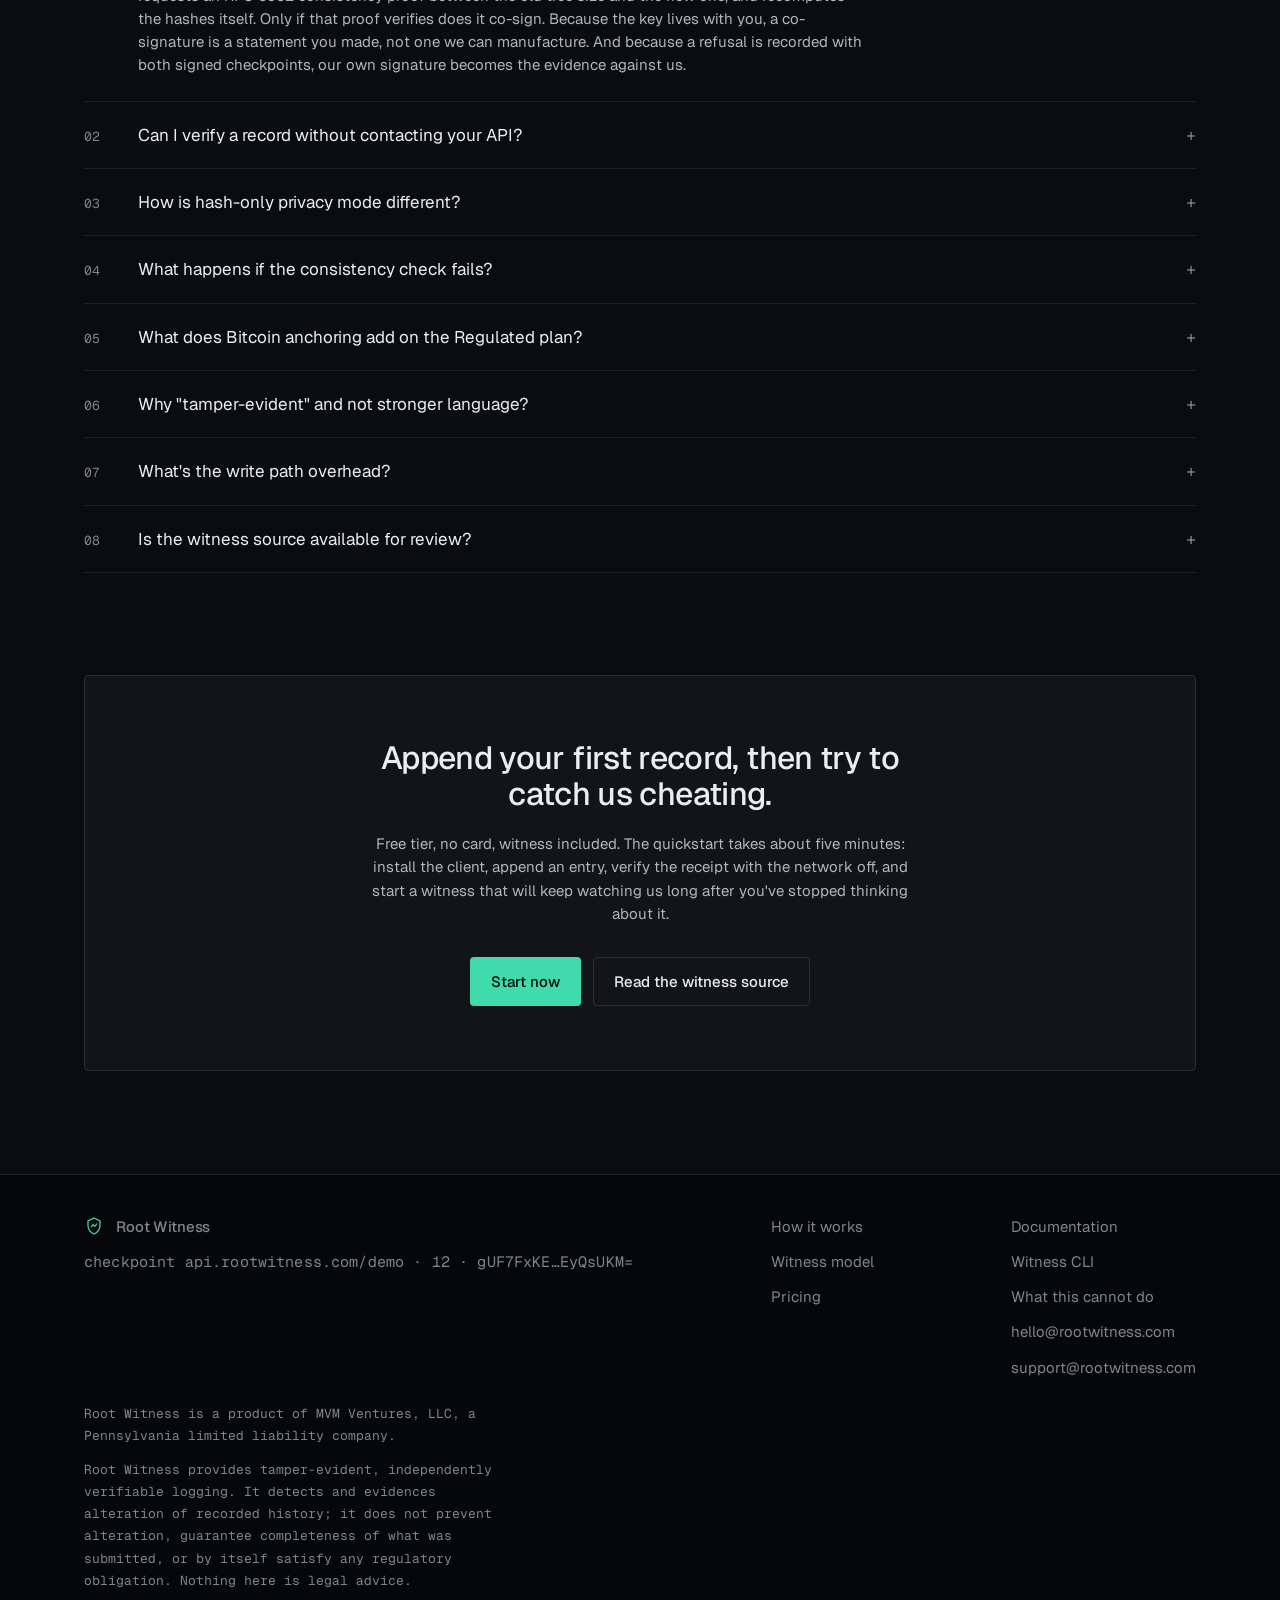
==== commit 71b32e4f: "Give the pricing tiers a way to actually take money The Team card's button pointed at #signup, so th" ====
--- a/index.html
+++ b/index.html
@@ -370,7 +370,7 @@
           <li><svg width="13" height="13" viewBox="0 0 24 24" fill="none" stroke="currentColor" stroke-width="2.2" aria-hidden="true"><path d="M20 6L9 17l-5-5"/></svg><span>Priority support and a named contact</span></li>
           <li><svg width="13" height="13" viewBox="0 0 24 24" fill="none" stroke="currentColor" stroke-width="2.2" aria-hidden="true"><path d="M20 6L9 17l-5-5"/></svg><span>Everything in Free</span></li>
         </ul>
-        <a class="btn btn-primary" href="#signup">Start now</a>
+        <a class="btn btn-primary" href="#upgrade">Upgrade to Team</a>
       </div>
 
       <div class="plan">
@@ -390,8 +390,37 @@
           confirmed in writing before you pay for them — so this tier starts with a conversation, not a card.
         </p>
         <a class="btn btn-ghost" href="mailto:hello@rootwitness.com?subject=Regulated%20plan%20enquiry&amp;body=Which%20retention%20rule%20are%20you%20working%20to%3F%20Roughly%20how%20many%20records%20per%20month%3F%0A%0A">Talk to us about Regulated</a>
-      </div>
-    </div>
+        <p class="su-fine" style="margin-top:var(--space-4)">
+          Already spoken with us and ready to start?
+          <a href="https://buy.stripe.com/14A5kC0NY0Ry5HE30l7Vm01">Subscribe to Regulated</a>.
+          Checkout asks which log you are paying for.
+        </p>
+      </div>
+    </div>
+
+    <div class="panel upgrade" id="upgrade">
+      <p class="label">Upgrade an existing log to Team</p>
+      <p class="su-fine" style="margin-top:var(--space-3)">
+        Checkout asks which log you are paying for, and it has to be typed by hand. We check the name
+        against the live log first, because a name that matches nothing takes the payment without
+        lifting the quota.
+      </p>
+      <form id="upgrade-form" novalidate>
+        <label class="fld">
+          <span>Your log name</span>
+          <input type="text" id="up-log" name="log_name" required
+                 pattern="[a-z0-9][a-z0-9-]{1,30}[a-z0-9]"
+                 placeholder="acme-agents" autocapitalize="off" spellcheck="false">
+        </label>
+        <button class="btn btn-primary" type="submit" id="up-go">Check the name and continue &mdash; $99 / month</button>
+        <p class="su-msg" id="up-msg" role="status" aria-live="polite"></p>
+      </form>
+      <p class="su-fine">
+        No log yet? <a href="#signup">Create a free one first</a>. Your origin and API key do not change
+        when you upgrade, and your entries and proofs are untouched.
+      </p>
+    </div>
+
     <p class="microcopy" style="margin-top:var(--space-6);text-align:center">
       Every plan runs the same log and the same witness. Paid tiers add capacity, privacy separation, and
       the archival and anchoring artifacts an examiner asks for — never the ability to check us.
--- a/style.css
+++ b/style.css
@@ -440,3 +440,16 @@
 @media (max-width: 860px) {
   .signup-grid { grid-template-columns: 1fr; }
 }
+
+/* -- upgrade to Team ----------------------------------------------------- */
+.upgrade { margin-top: var(--space-6); max-width: 34rem; }
+.upgrade .fld { margin-top: var(--space-5); }
+.upgrade #up-go { margin-top: var(--space-5); width: 100%; }
+.upgrade .su-fine a { color: var(--accent); }
+.up-anyway {
+  display: inline-block;
+  margin-top: var(--space-3);
+  font-size: var(--text-xs);
+  color: var(--text-2);
+}
+.up-anyway:hover { color: var(--accent); }
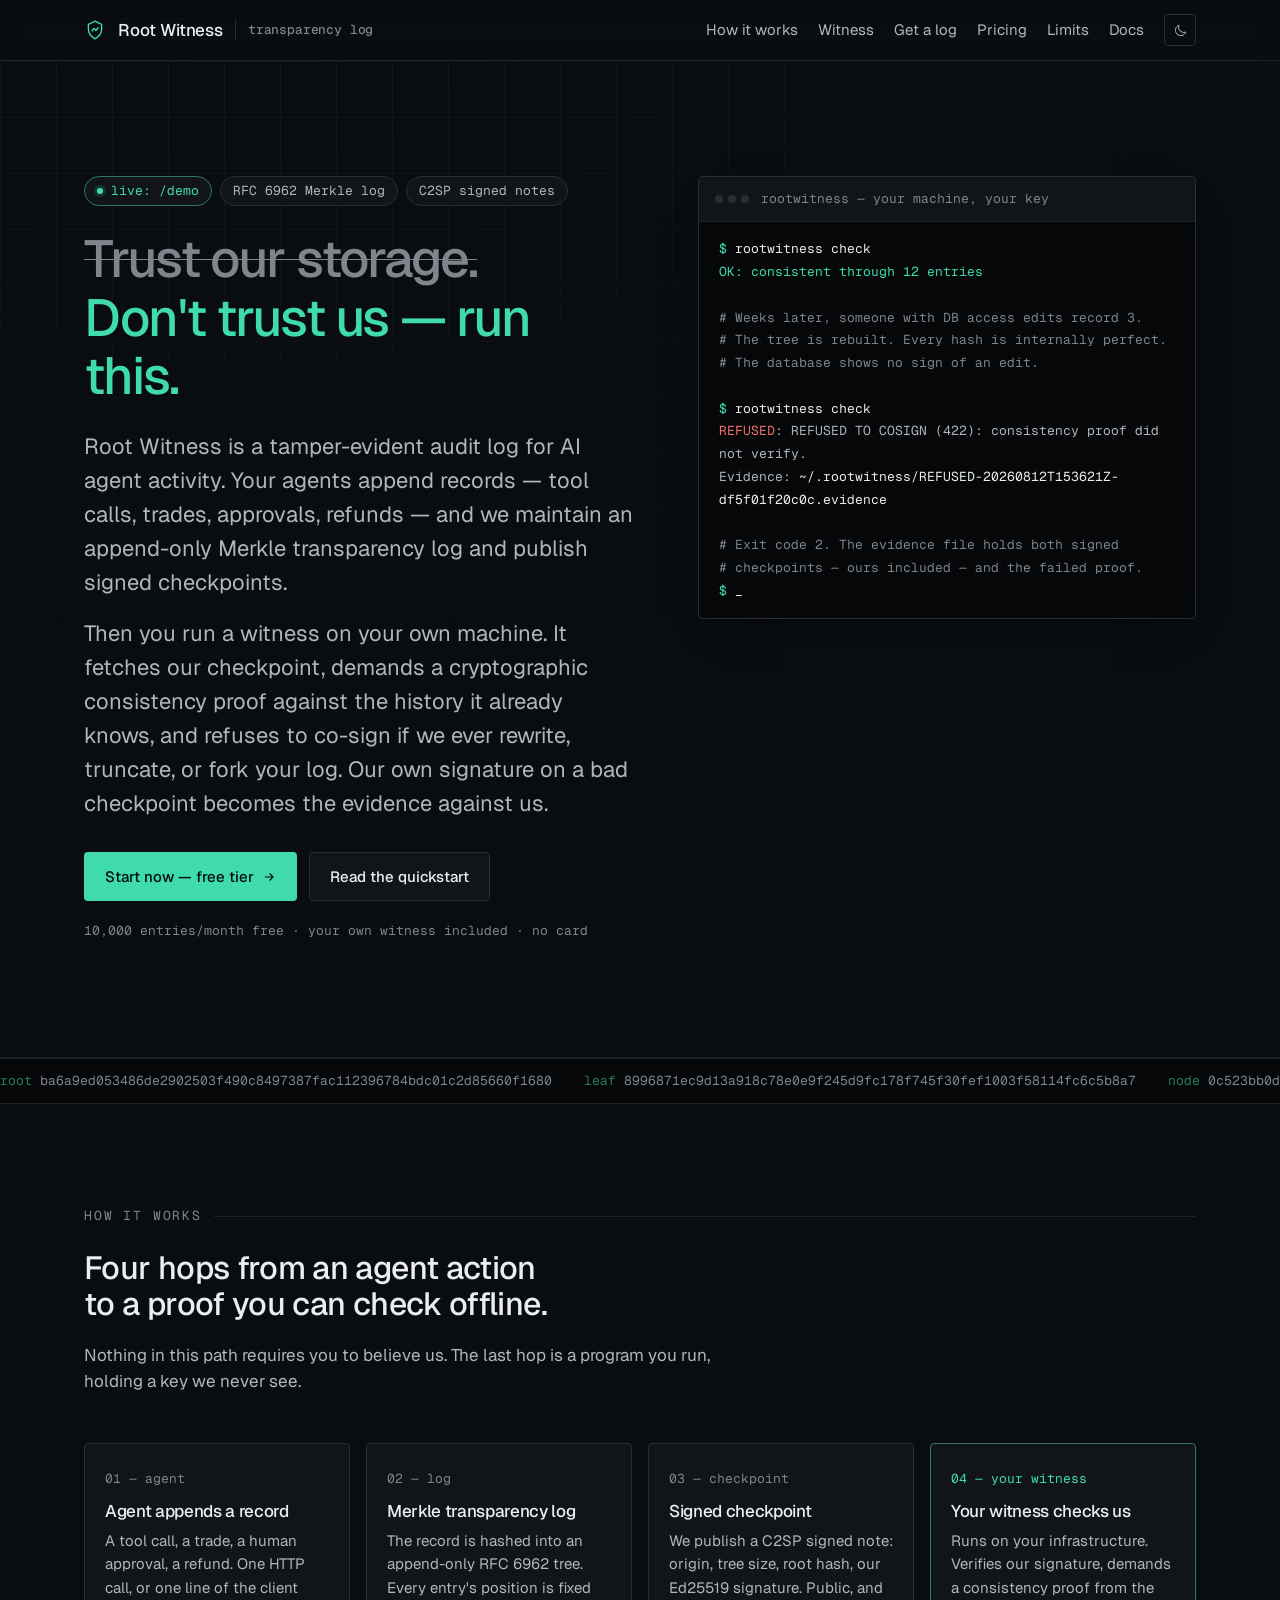
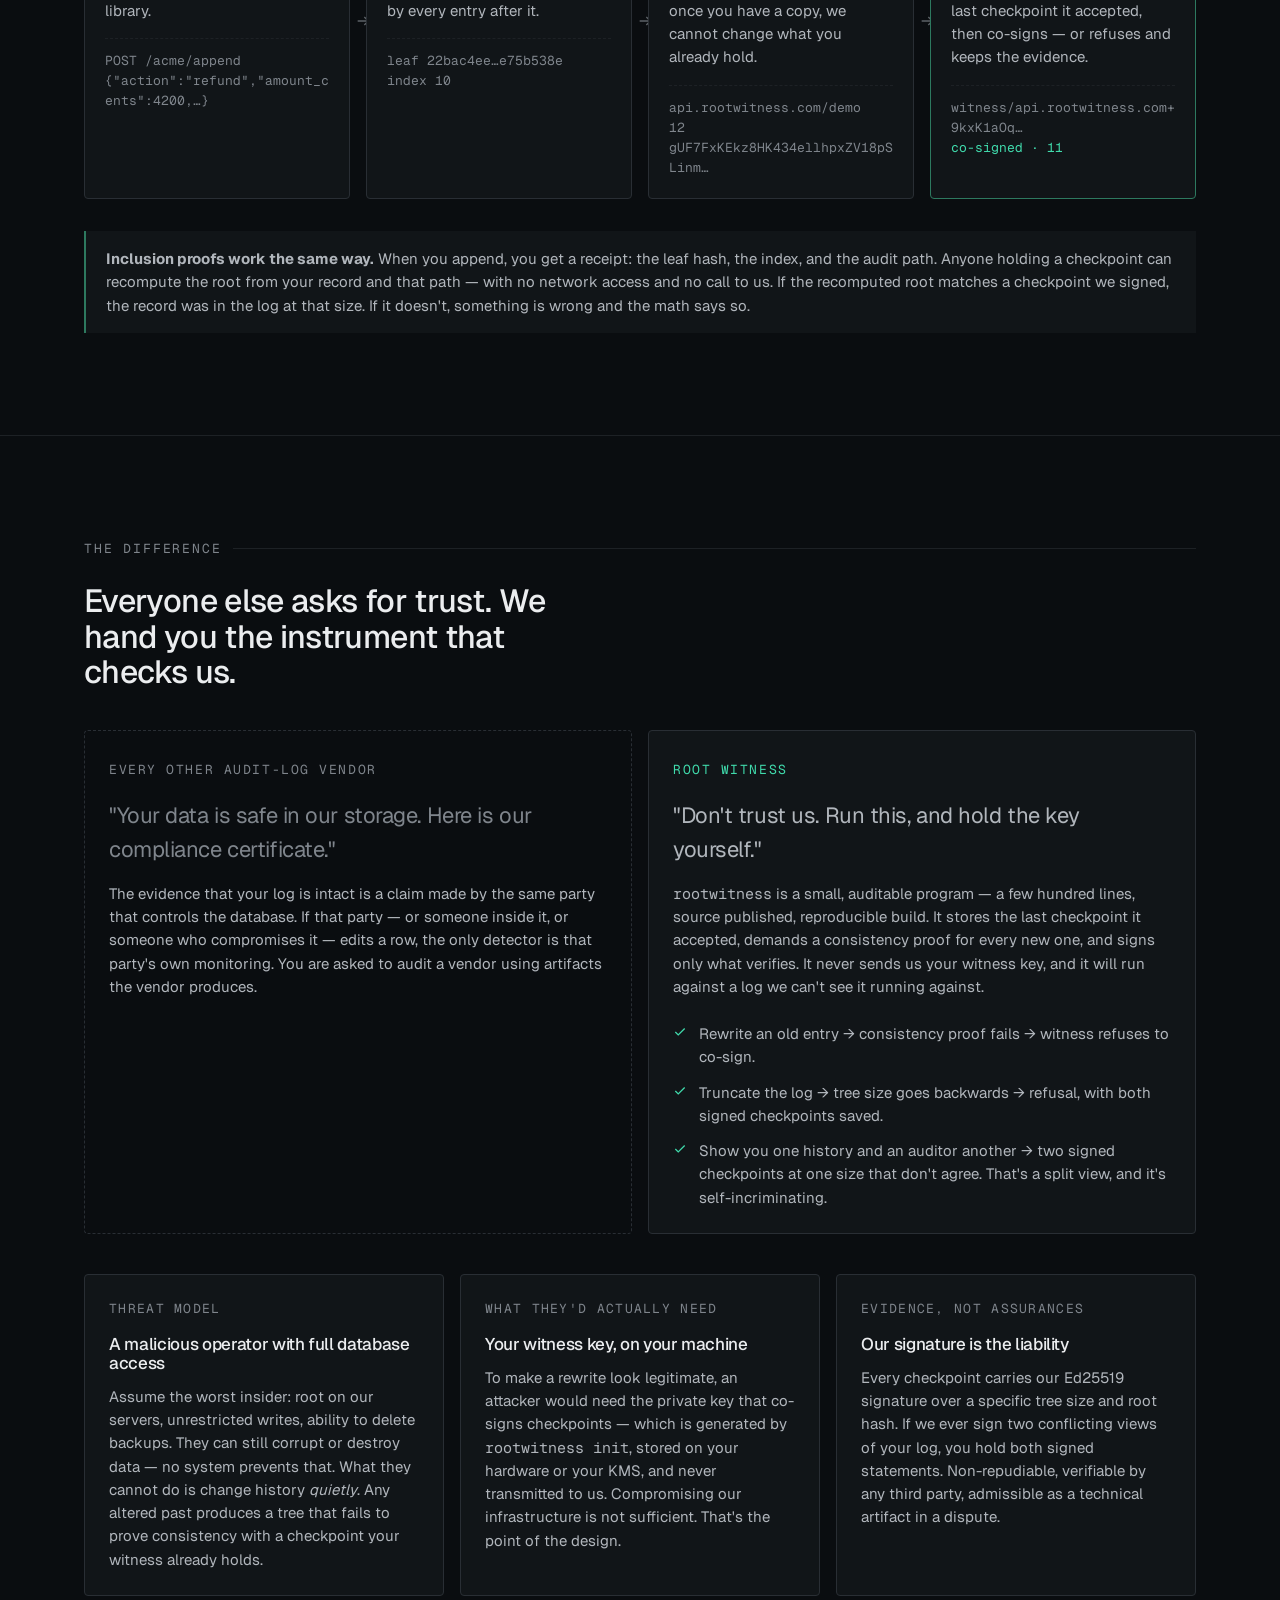
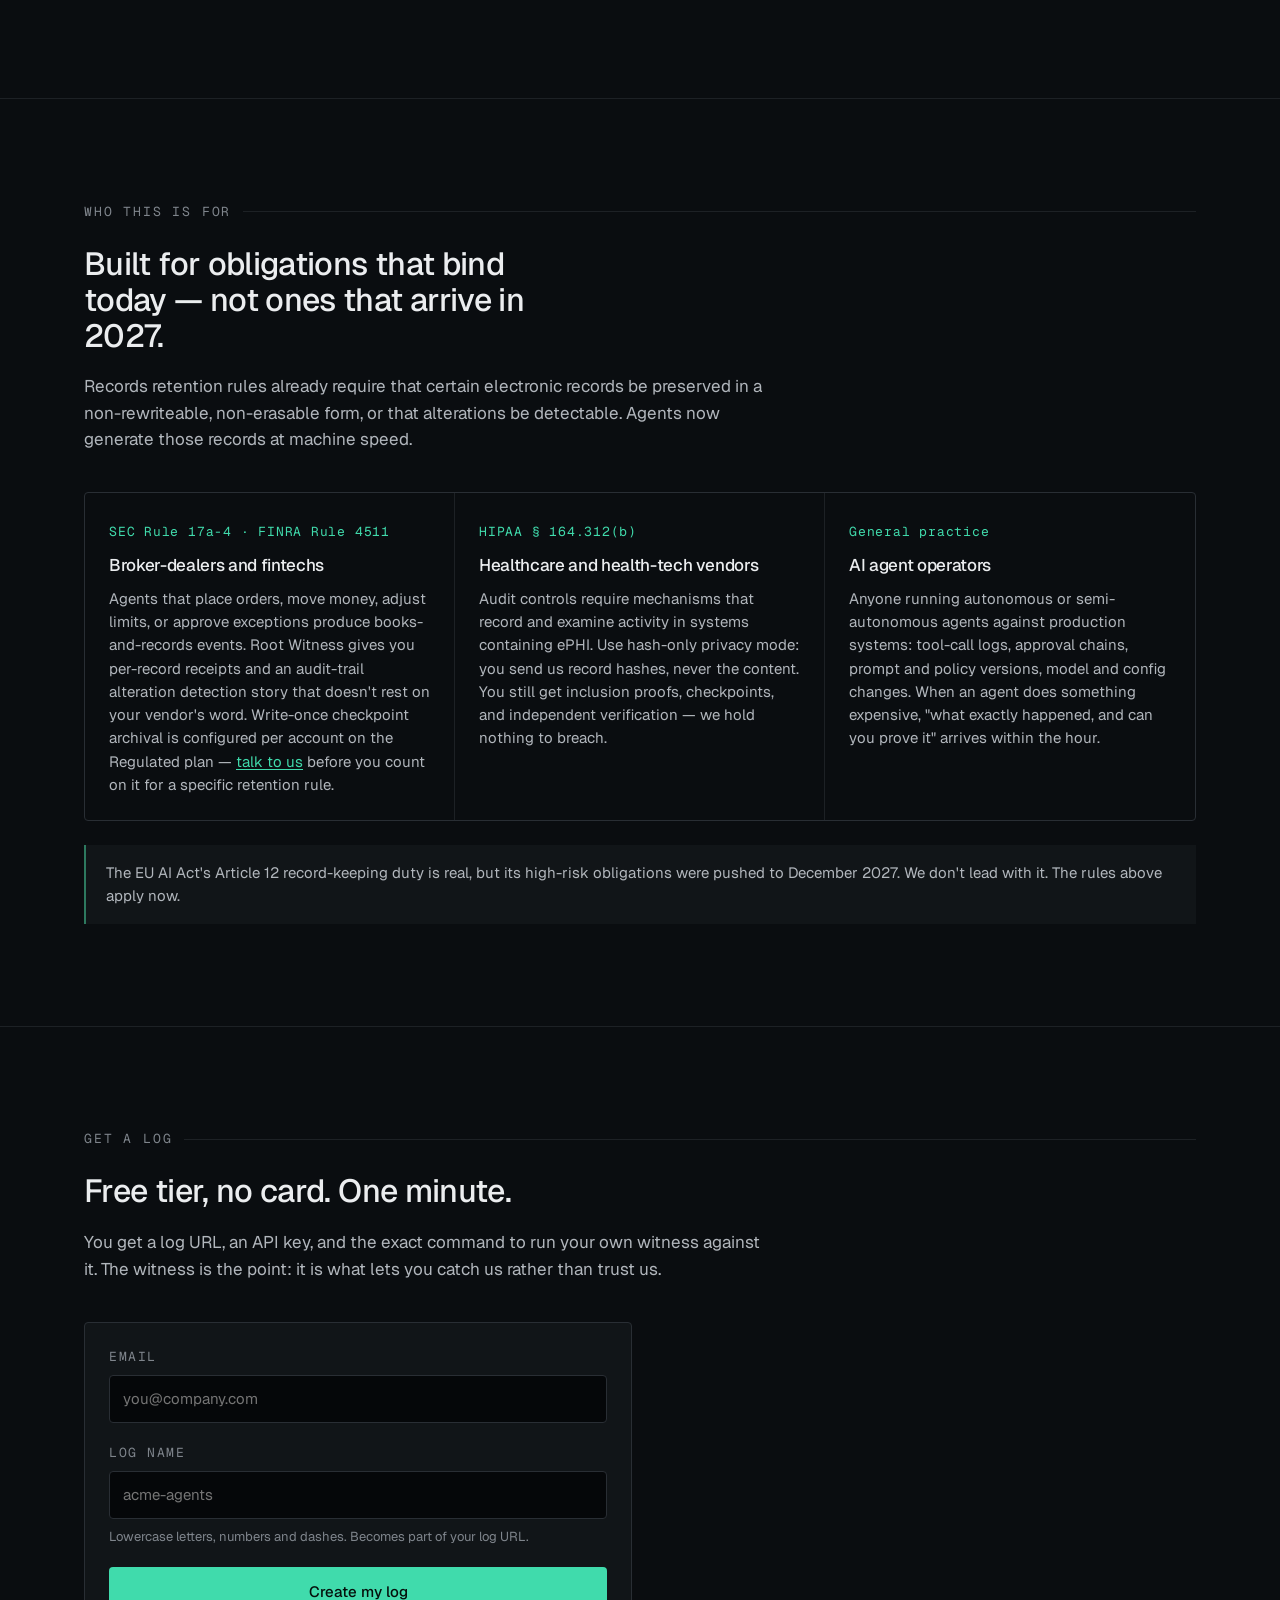
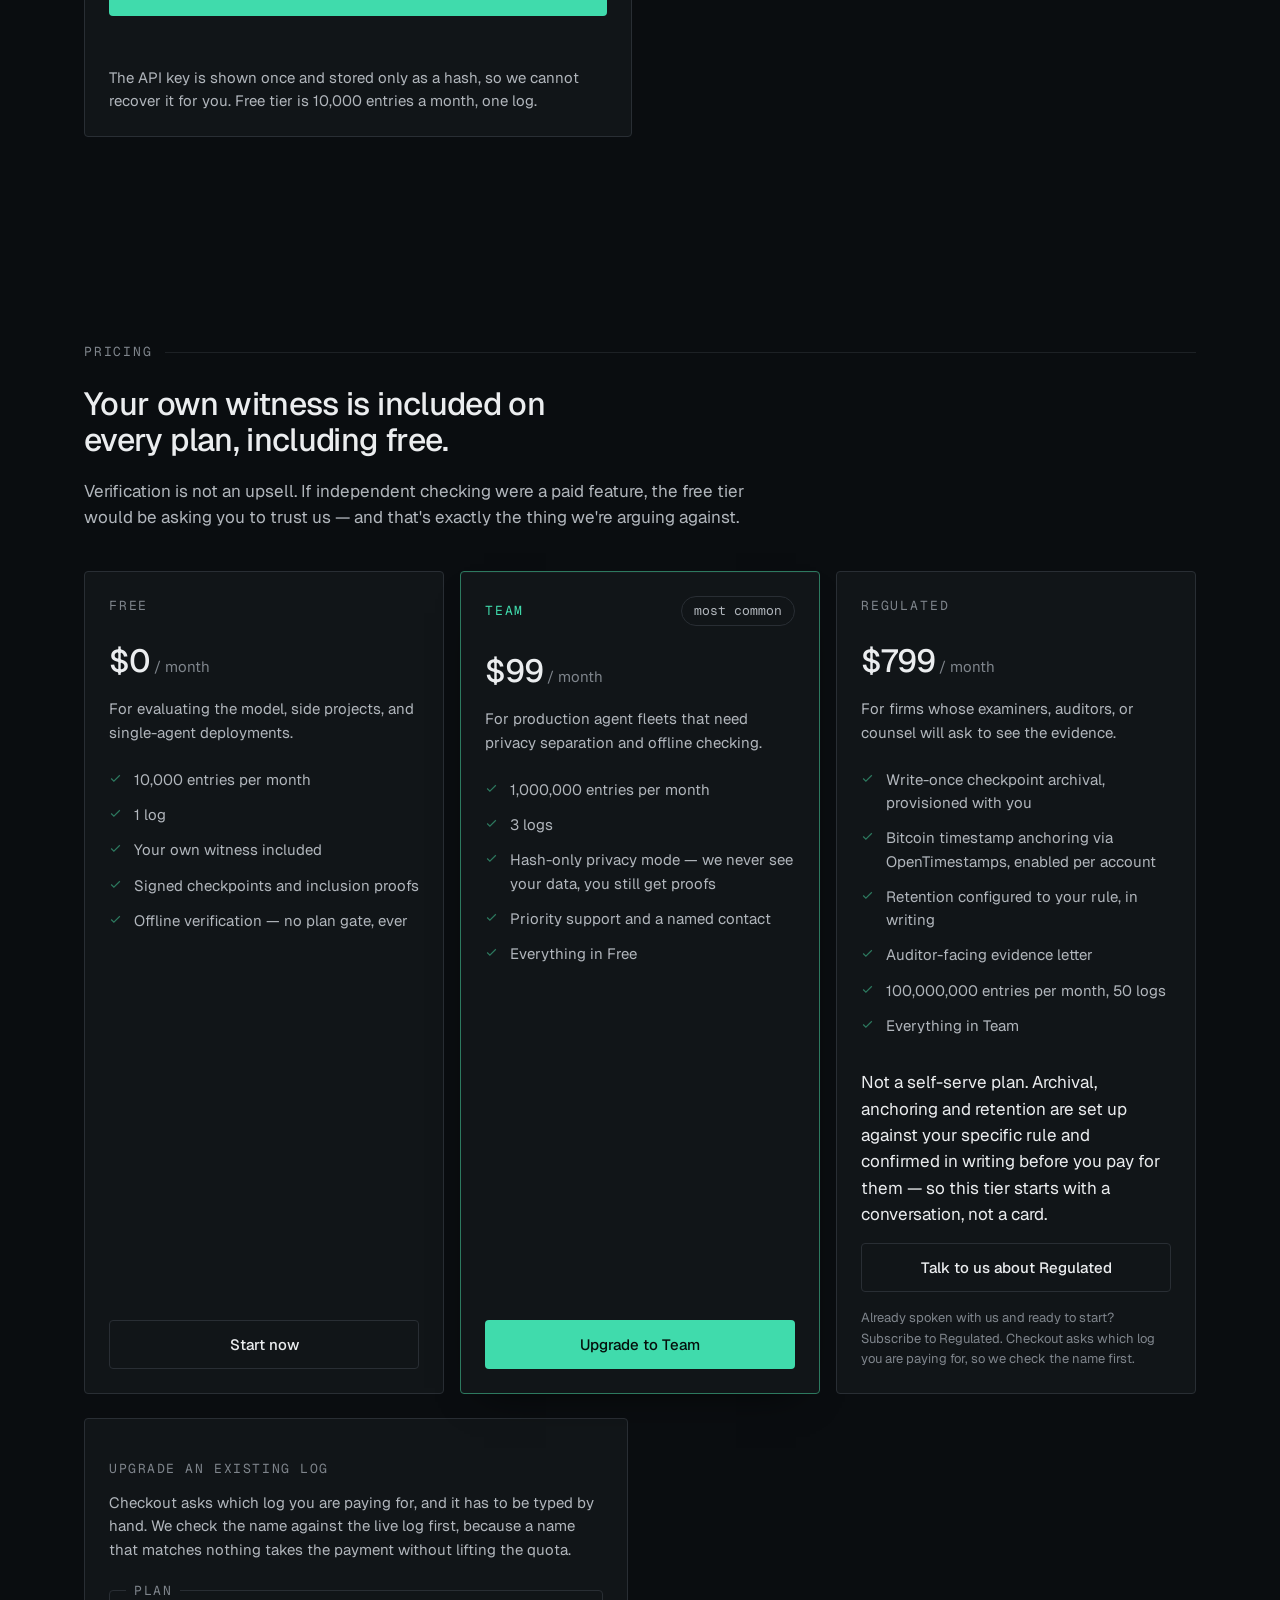
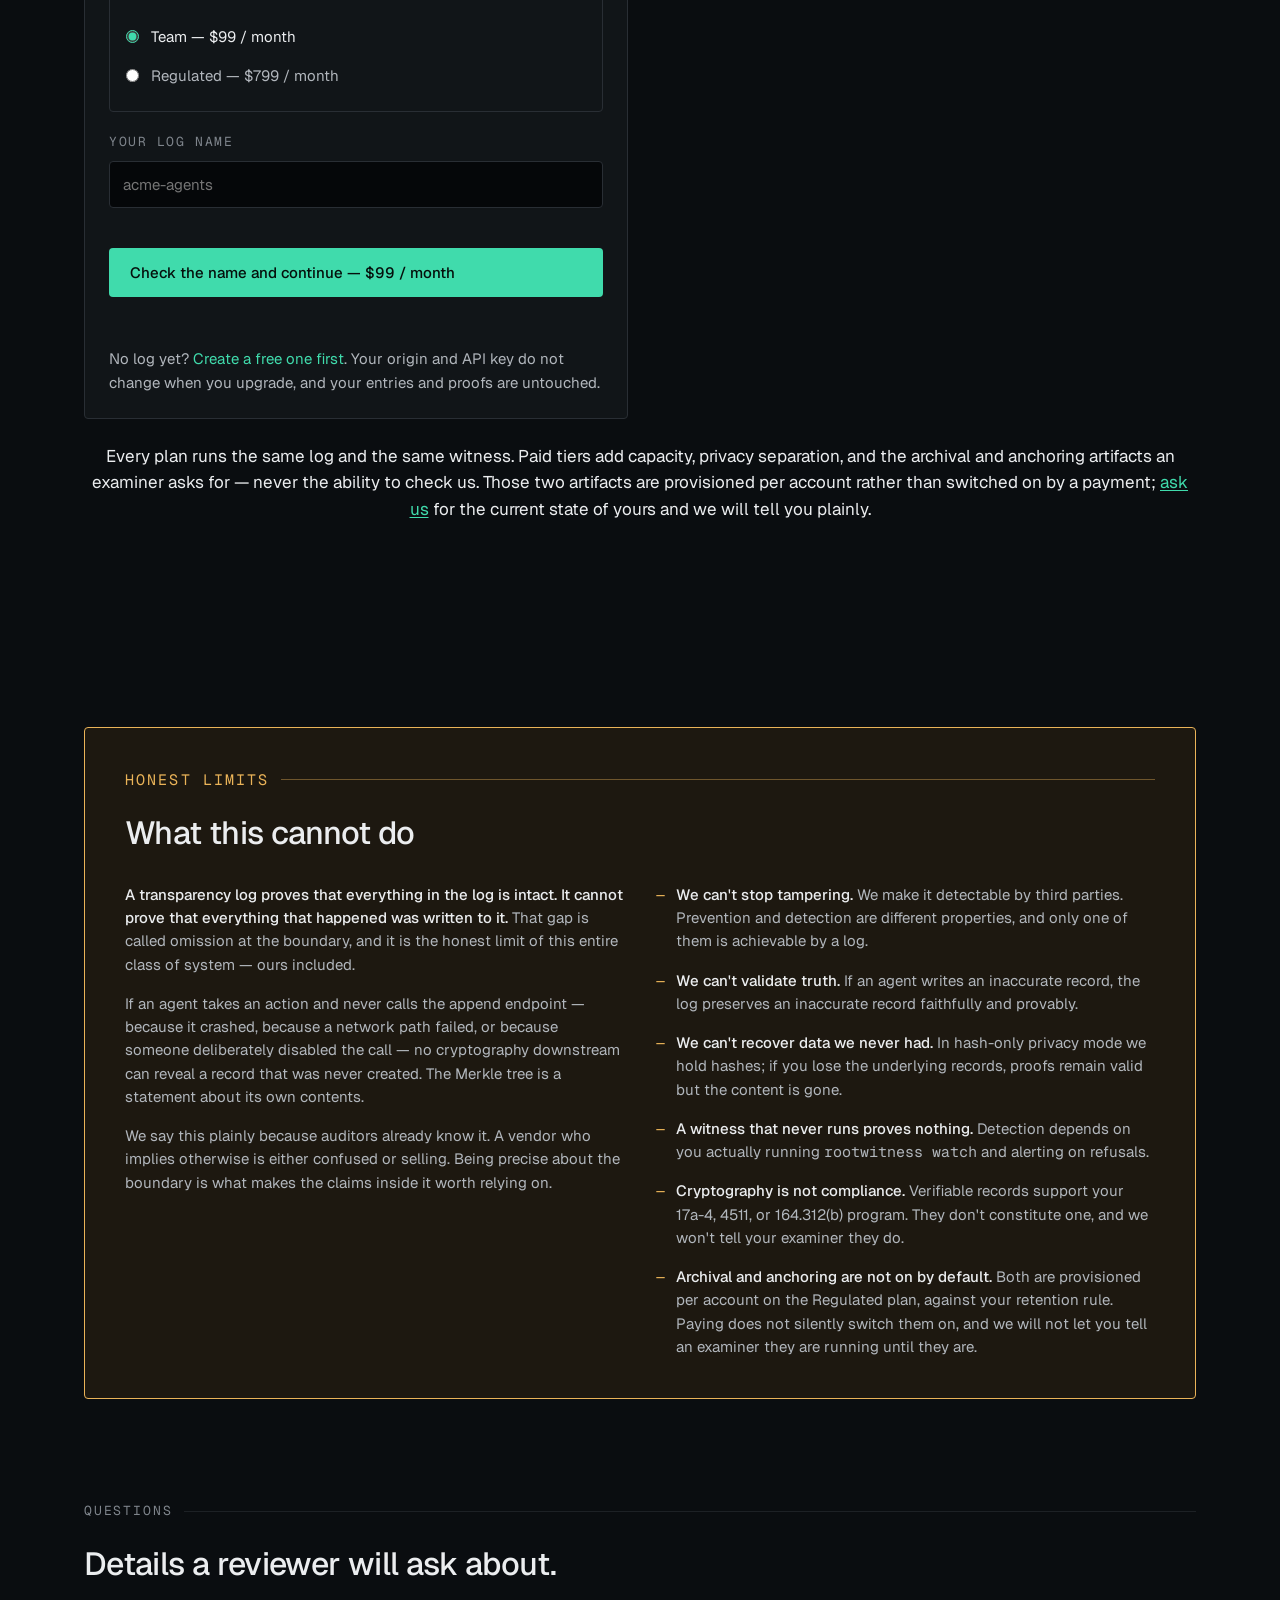
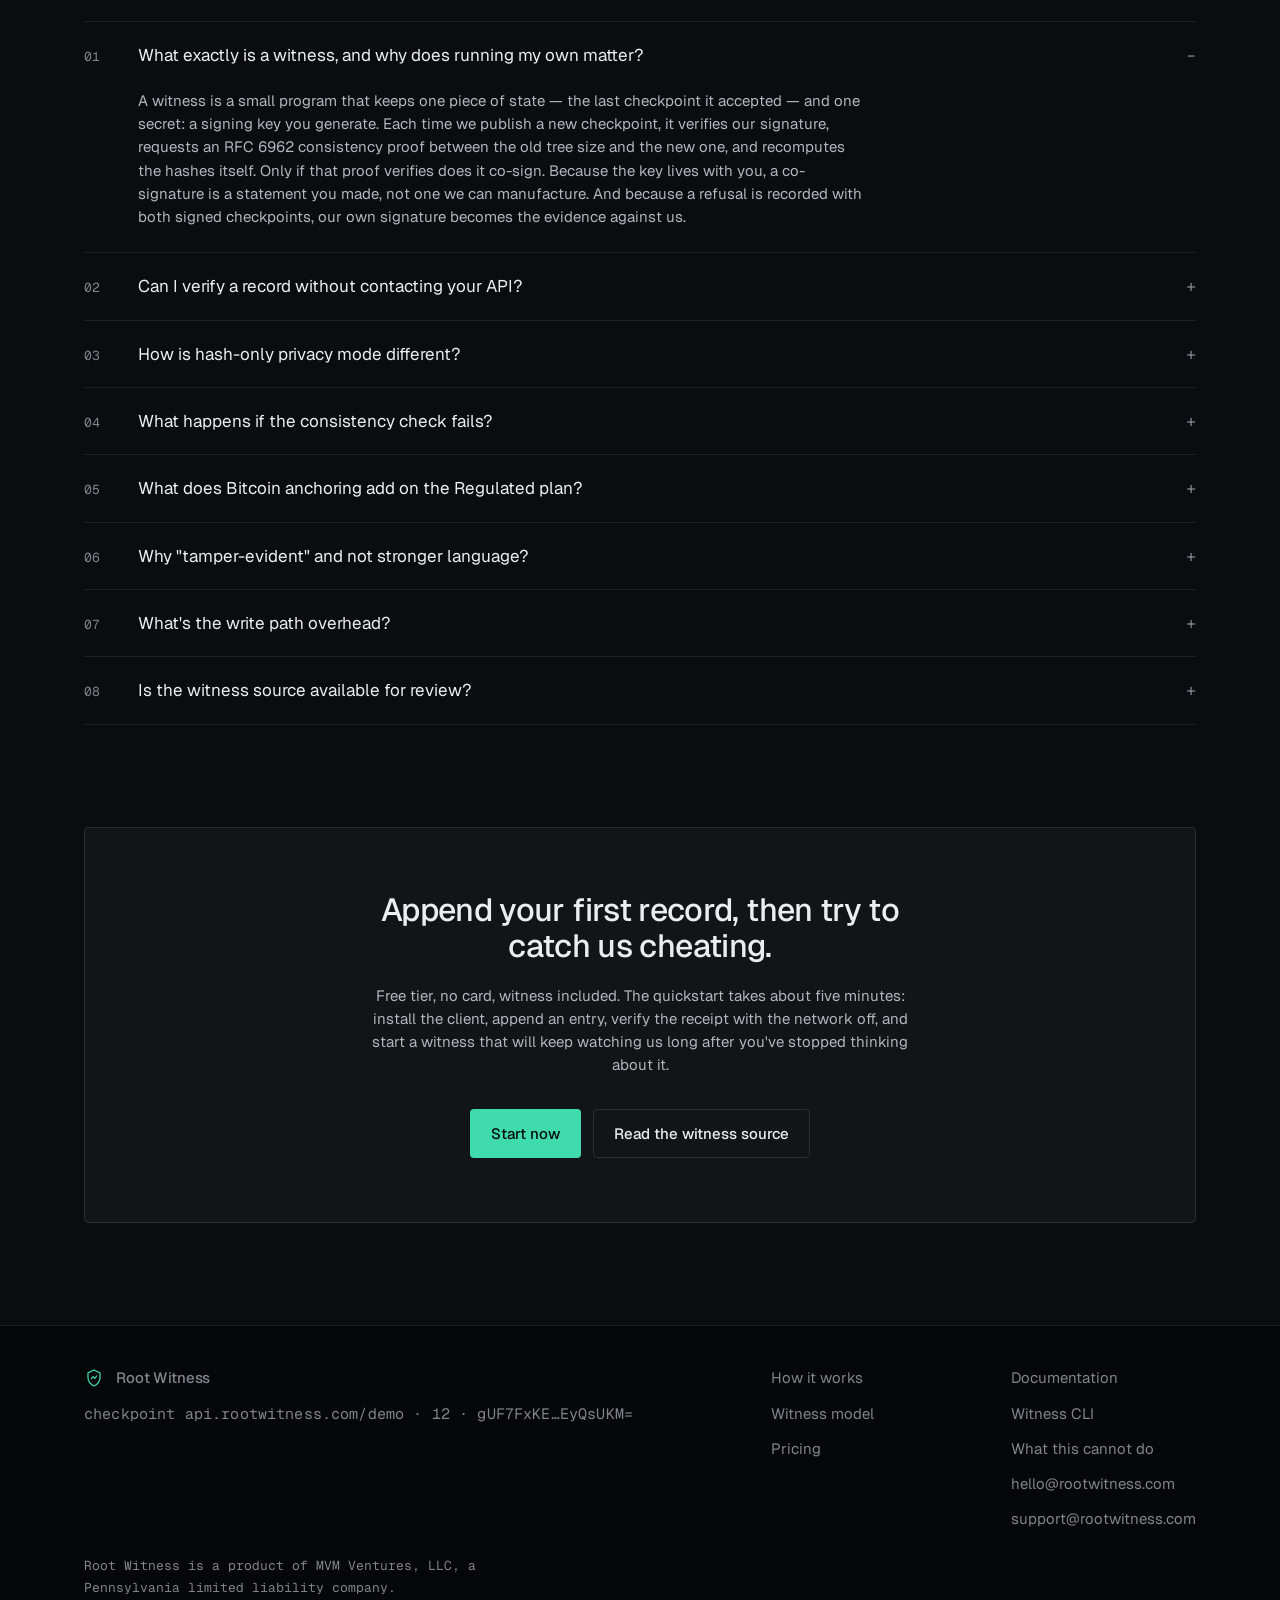
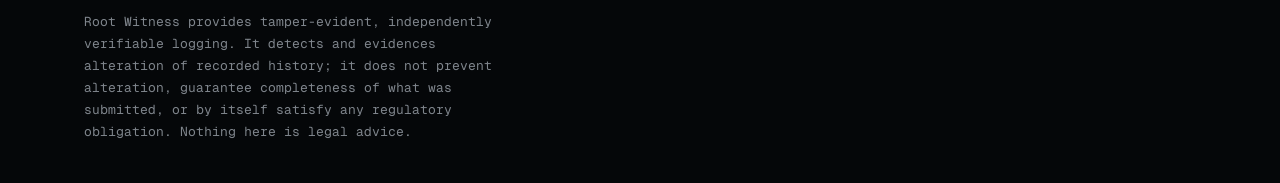
==== commit f9ac45b9: "Check the log name before the $799 checkout too The Team tier had a pre-check: type your log name, w" ====
--- a/index.html
+++ b/index.html
@@ -392,20 +392,30 @@
         <a class="btn btn-ghost" href="mailto:hello@rootwitness.com?subject=Regulated%20plan%20enquiry&amp;body=Which%20retention%20rule%20are%20you%20working%20to%3F%20Roughly%20how%20many%20records%20per%20month%3F%0A%0A">Talk to us about Regulated</a>
         <p class="su-fine" style="margin-top:var(--space-4)">
           Already spoken with us and ready to start?
-          <a href="https://buy.stripe.com/14A5kC0NY0Ry5HE30l7Vm01">Subscribe to Regulated</a>.
-          Checkout asks which log you are paying for.
+          <a href="#upgrade" id="reg-jump">Subscribe to Regulated</a>.
+          Checkout asks which log you are paying for, so we check the name first.
         </p>
       </div>
     </div>
 
     <div class="panel upgrade" id="upgrade">
-      <p class="label">Upgrade an existing log to Team</p>
+      <p class="label">Upgrade an existing log</p>
       <p class="su-fine" style="margin-top:var(--space-3)">
         Checkout asks which log you are paying for, and it has to be typed by hand. We check the name
         against the live log first, because a name that matches nothing takes the payment without
         lifting the quota.
       </p>
       <form id="upgrade-form" novalidate>
+        <fieldset class="tierpick" id="up-tier">
+          <legend>Plan</legend>
+          <label><input type="radio" name="tier" value="team" checked><span>Team &mdash; $99 / month</span></label>
+          <label><input type="radio" name="tier" value="regulated"><span>Regulated &mdash; $799 / month</span></label>
+        </fieldset>
+        <p class="su-fine" id="up-regnote" hidden>
+          Regulated is set up against your retention rule before it is useful to you. If you have not
+          spoken to us yet, <a href="mailto:hello@rootwitness.com?subject=Regulated%20plan%20enquiry">start there</a>
+          rather than here — paying first does not switch archival or anchoring on.
+        </p>
         <label class="fld">
           <span>Your log name</span>
           <input type="text" id="up-log" name="log_name" required
--- a/style.css
+++ b/style.css
@@ -441,9 +441,35 @@
   .signup-grid { grid-template-columns: 1fr; }
 }
 
-/* -- upgrade to Team ----------------------------------------------------- */
+/* -- upgrade an existing log --------------------------------------------- */
 .upgrade { margin-top: var(--space-6); max-width: 34rem; }
 .upgrade .fld { margin-top: var(--space-5); }
+.tierpick {
+  border: var(--border-w) solid var(--line);
+  border-radius: var(--radius);
+  padding: var(--space-4);
+  margin: var(--space-5) 0 0;
+}
+.tierpick legend {
+  font-family: var(--font-mono);
+  font-size: var(--text-xs);
+  letter-spacing: .12em;
+  text-transform: uppercase;
+  color: var(--text-3);
+  padding: 0 var(--space-2);
+}
+.tierpick label {
+  display: flex;
+  align-items: center;
+  gap: var(--space-3);
+  padding: var(--space-2) 0;
+  font-size: var(--text-sm);
+  color: var(--text-2);
+  cursor: pointer;
+}
+.tierpick input { accent-color: var(--accent); flex: none; }
+.tierpick label:has(input:checked) { color: var(--text); }
+#up-regnote { margin-top: var(--space-4); }
 .upgrade #up-go { margin-top: var(--space-5); width: 100%; }
 .upgrade .su-fine a { color: var(--accent); }
 .up-anyway {
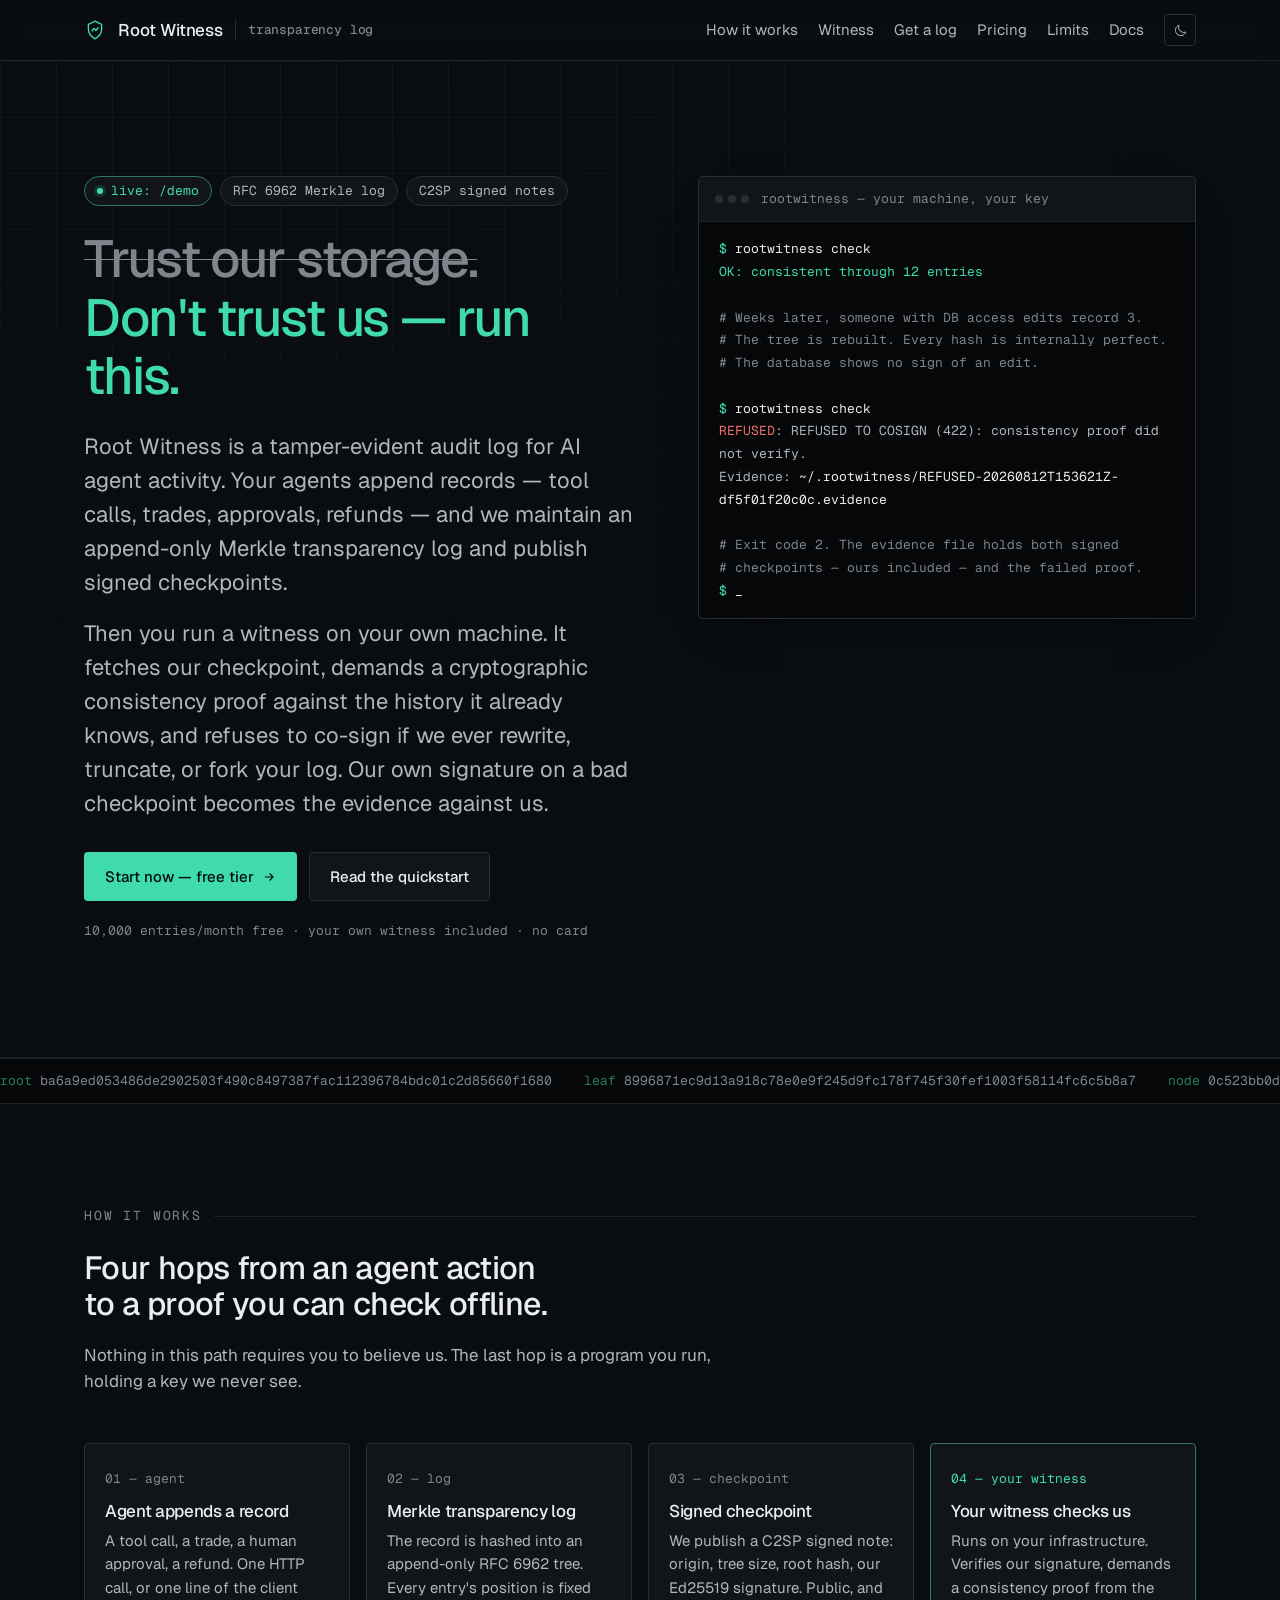
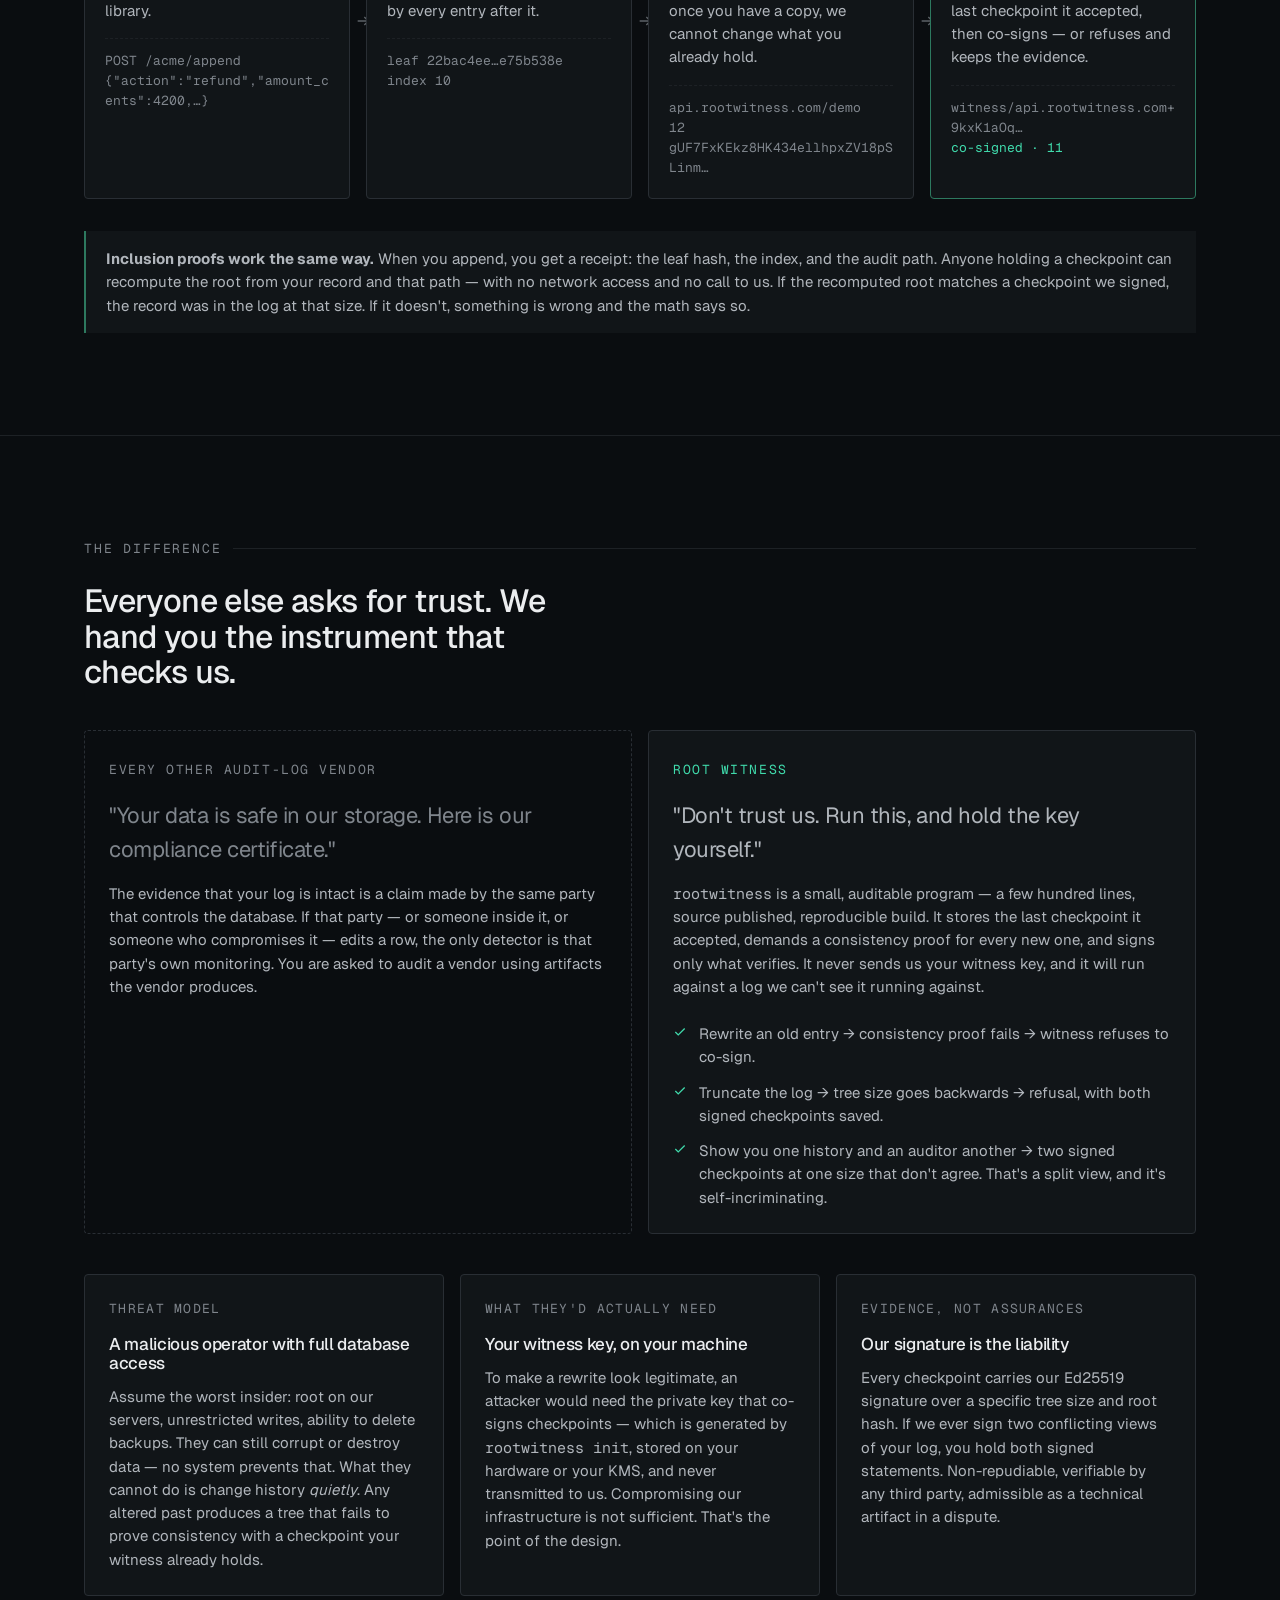
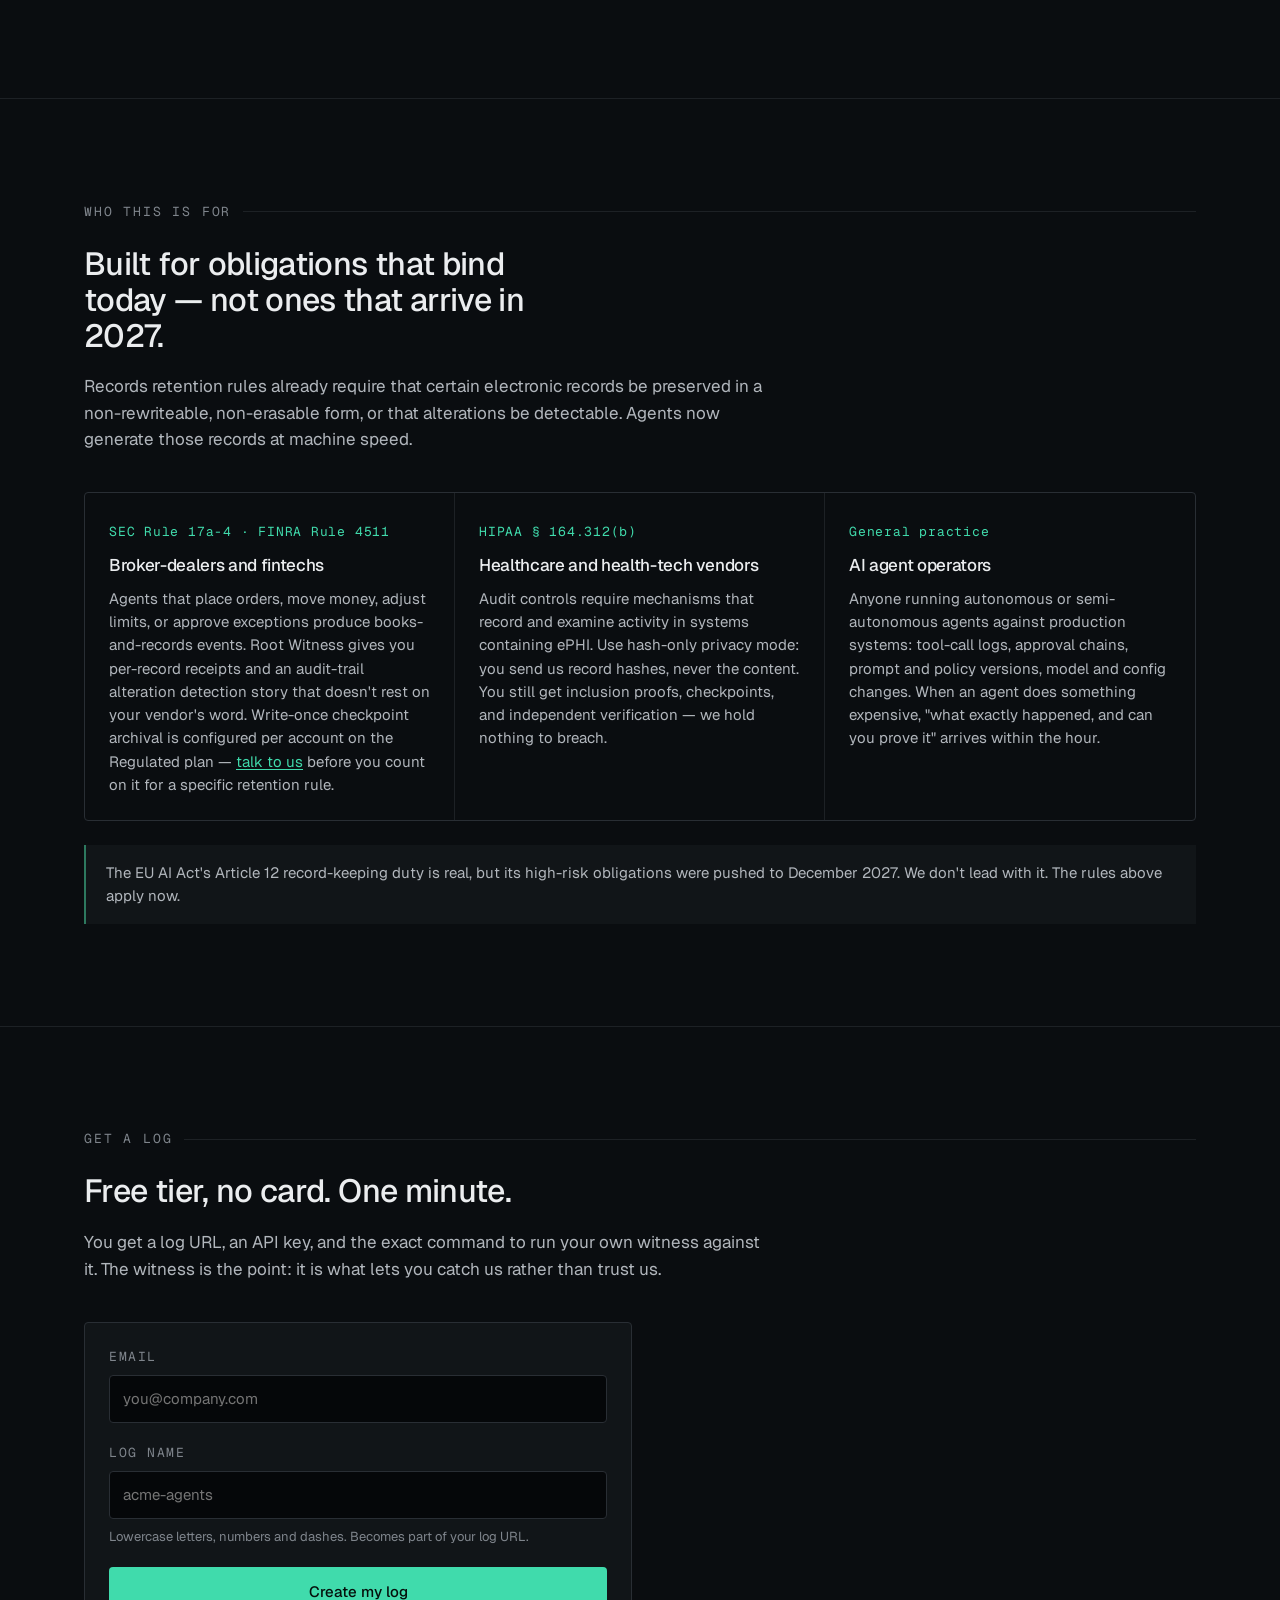
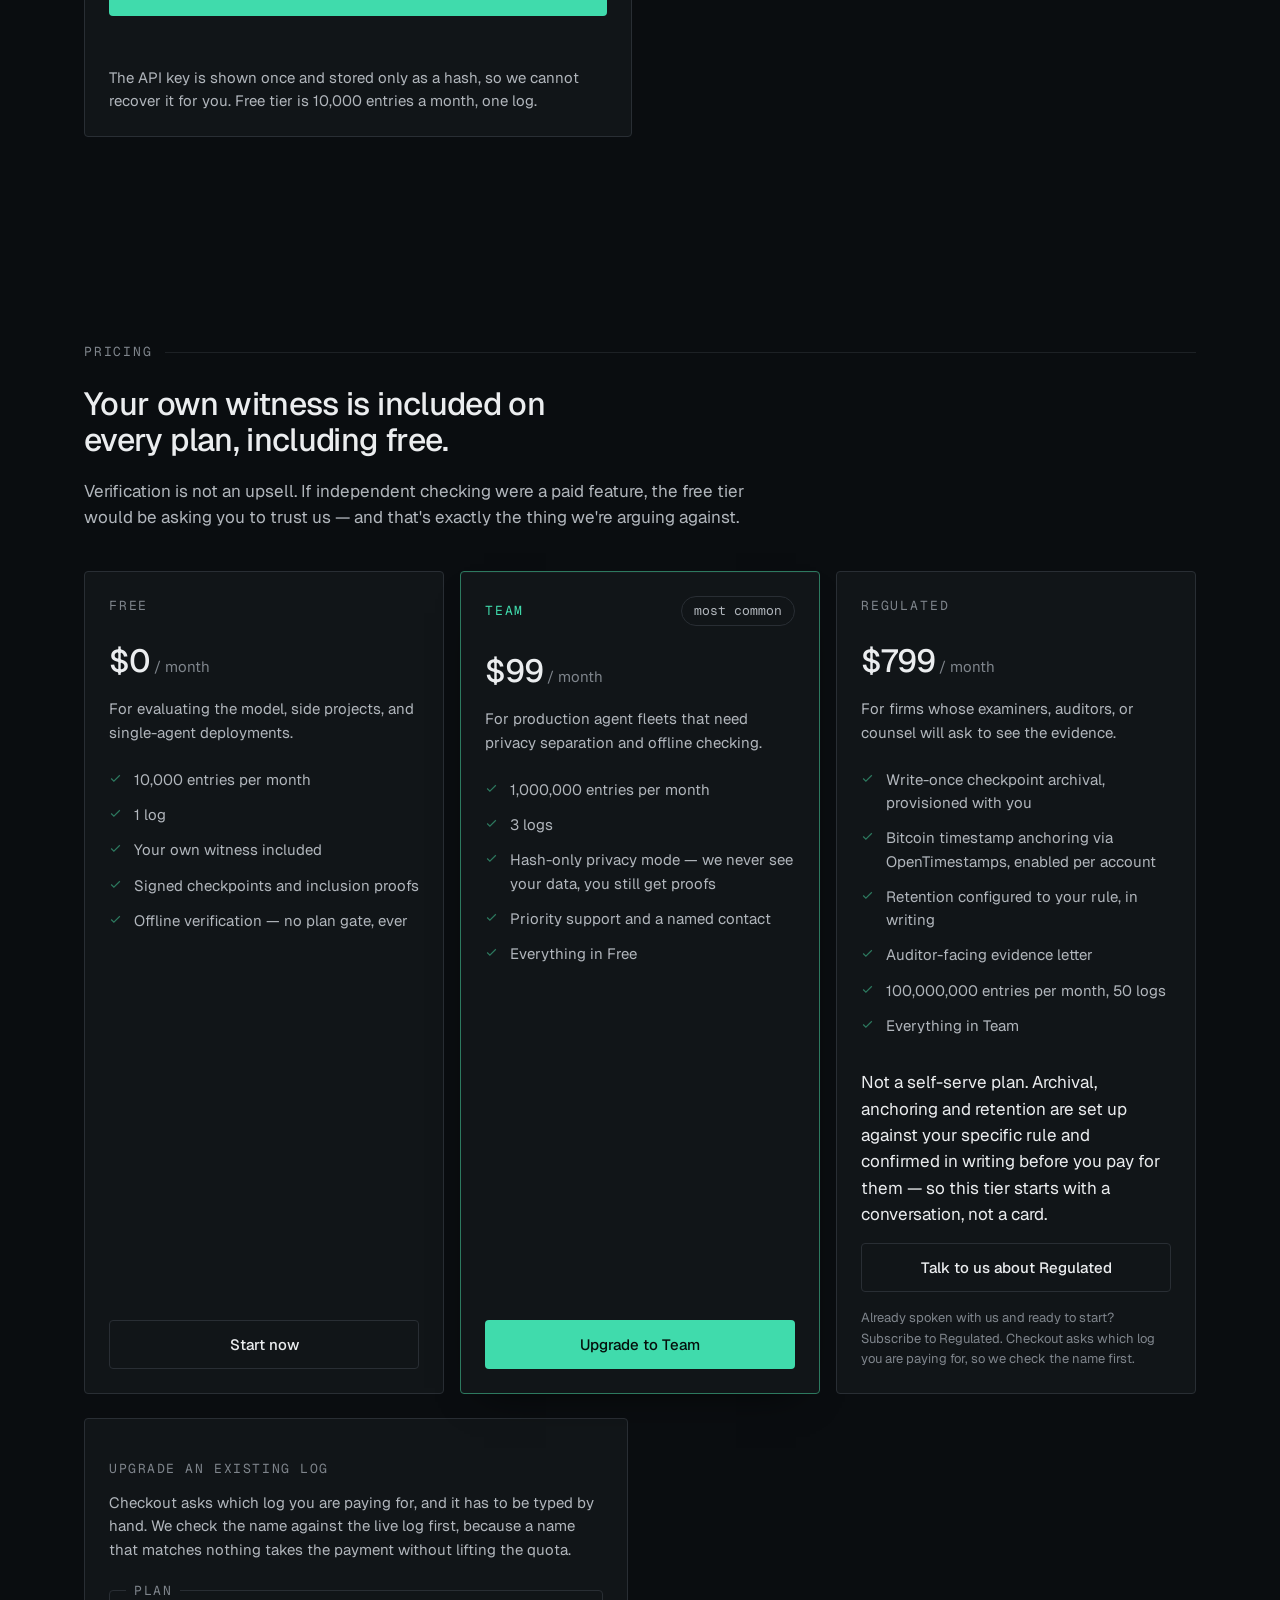
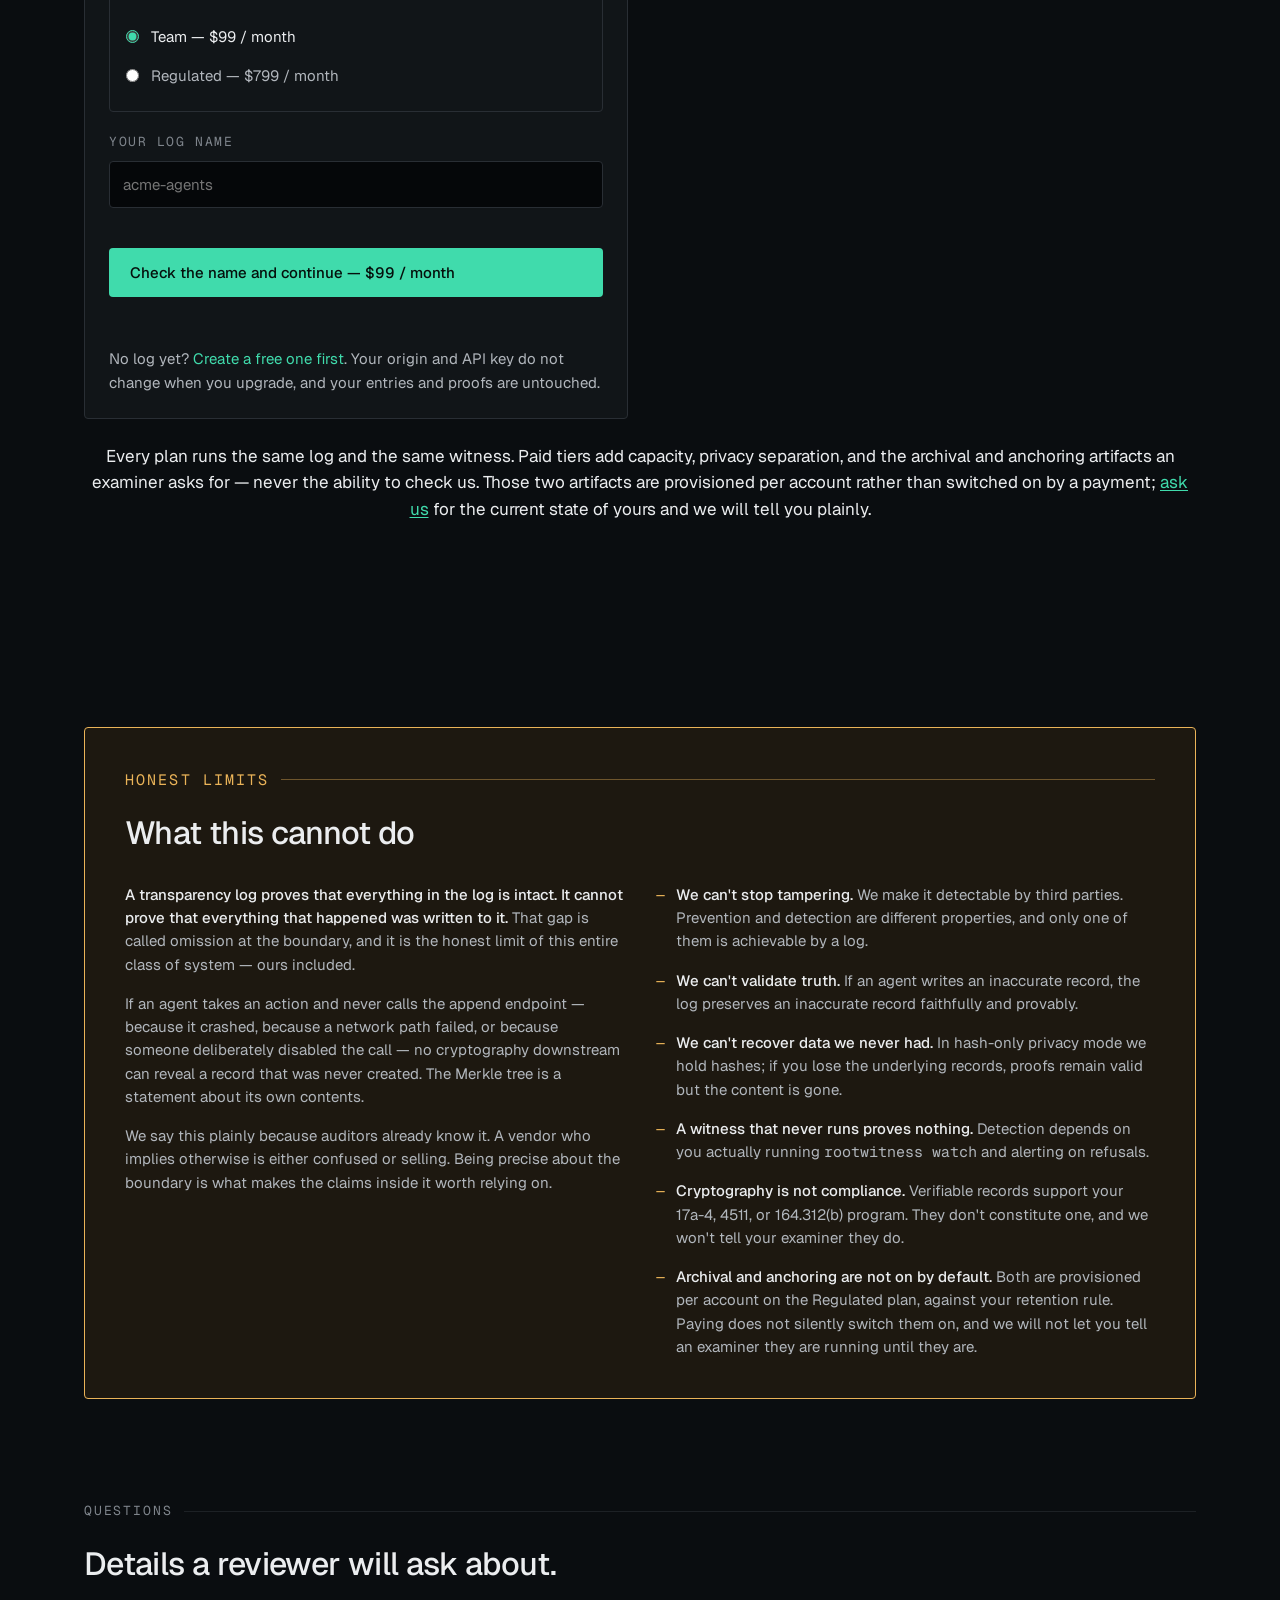
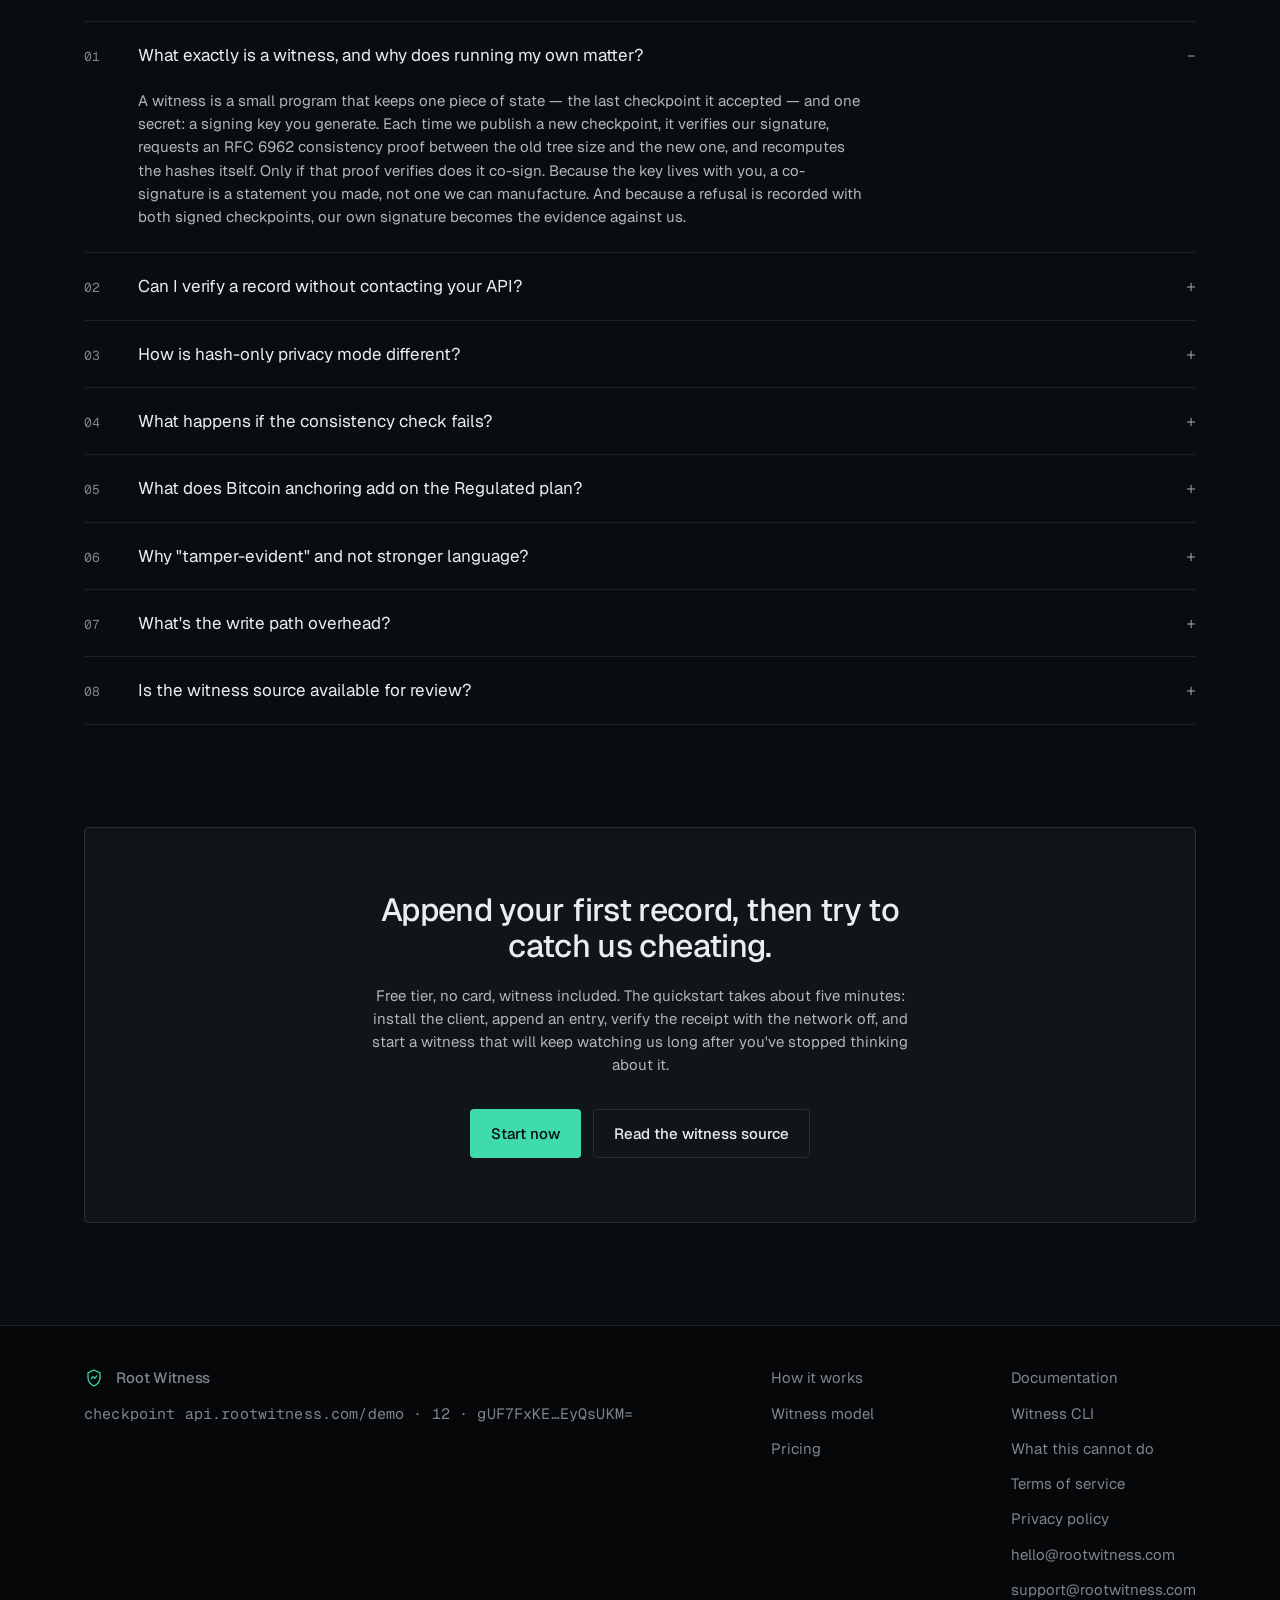
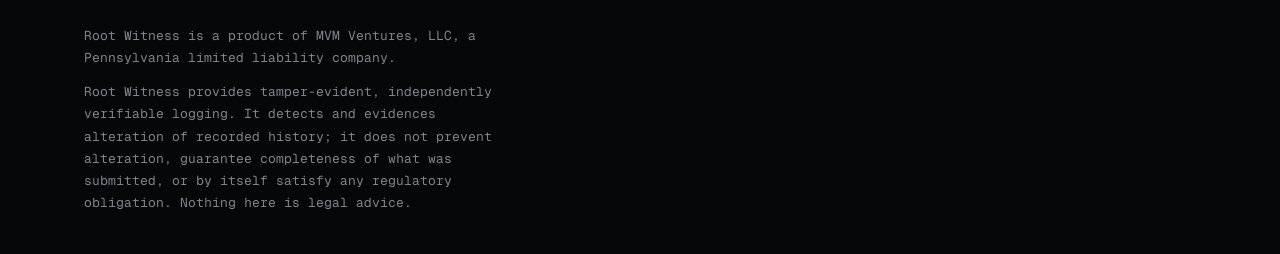
==== commit ed19ddb7: "Add /terms and /privacy legal pages Terms of Service and Privacy Policy, effective 19 Aug 2026, in t" ====
--- a/index.html
+++ b/index.html
@@ -564,6 +564,8 @@
       <a href="./docs.html">Documentation</a>
       <a href="./docs.html#witness">Witness CLI</a>
       <a href="#limits">What this cannot do</a>
+      <a href="./terms.html">Terms of service</a>
+      <a href="./privacy.html">Privacy policy</a>
       <a href="mailto:hello@rootwitness.com">hello@rootwitness.com</a>
       <a href="mailto:support@rootwitness.com">support@rootwitness.com</a>
     </div>
